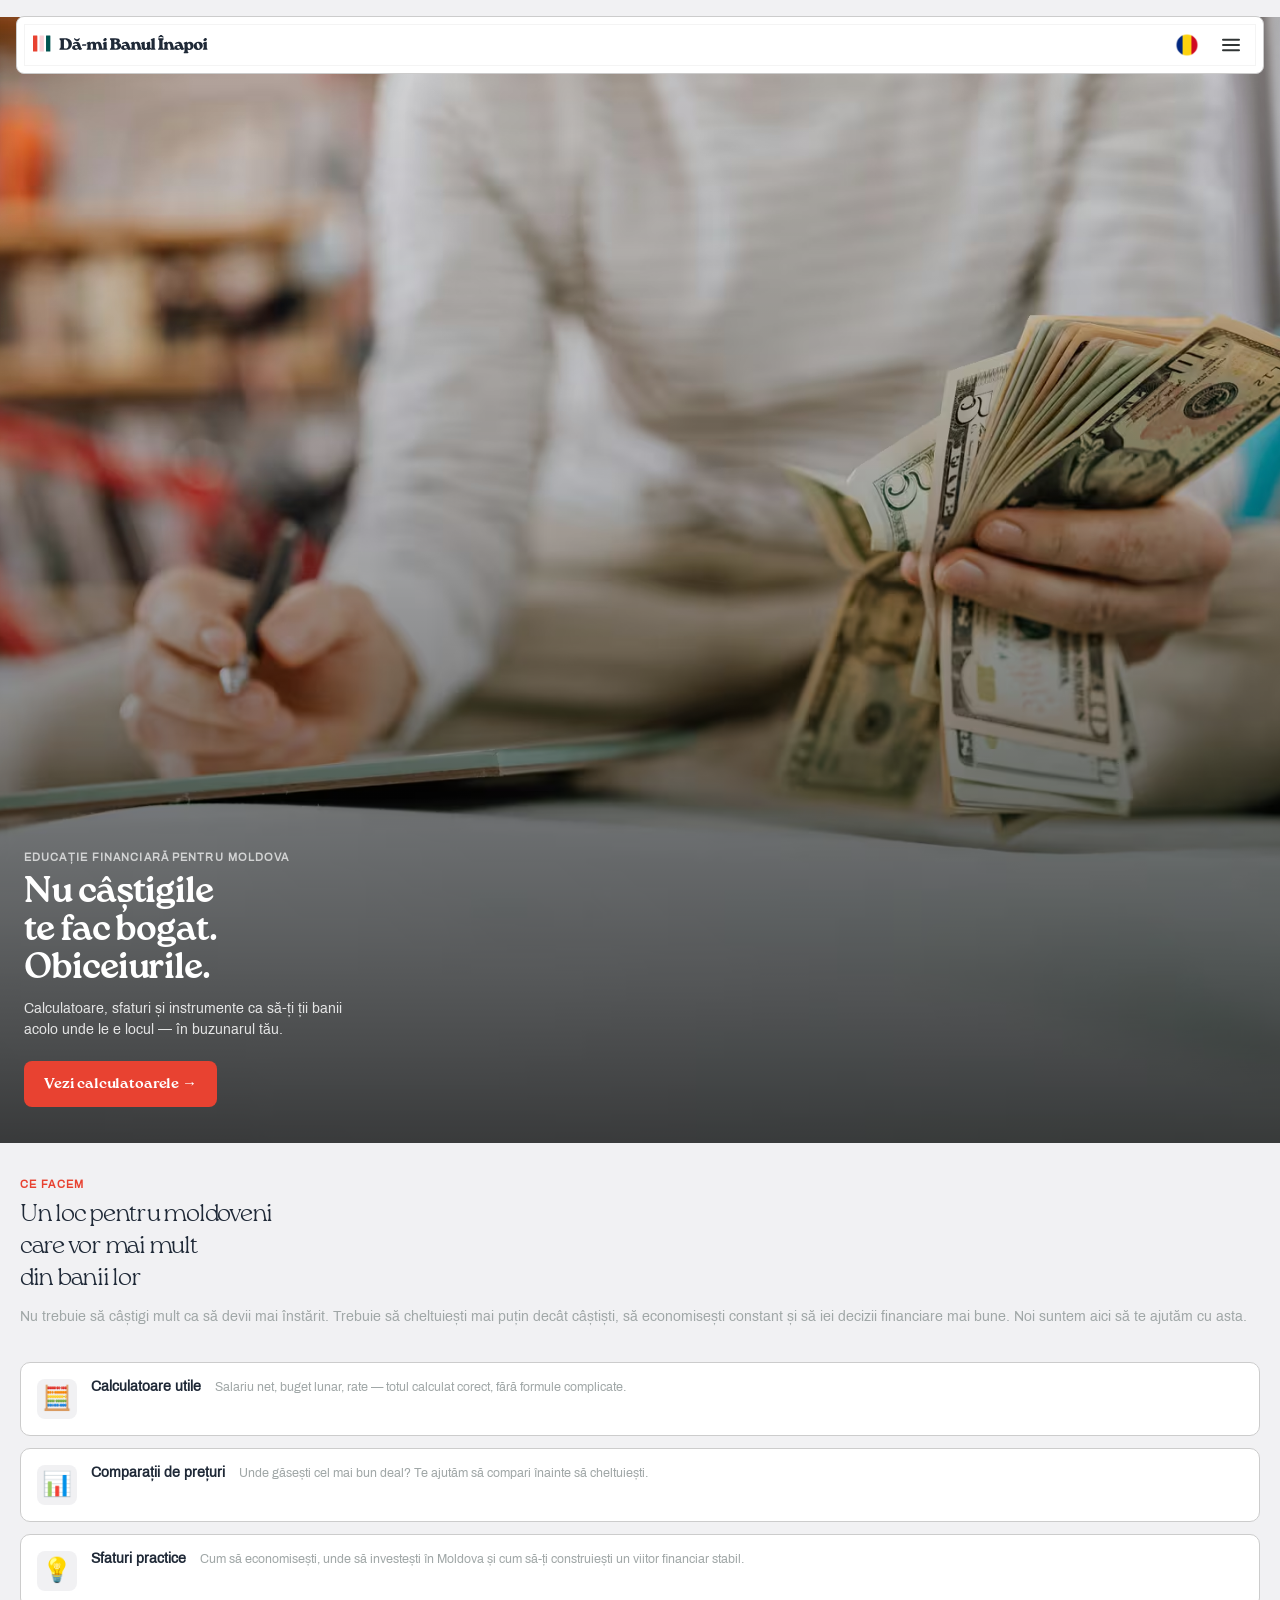
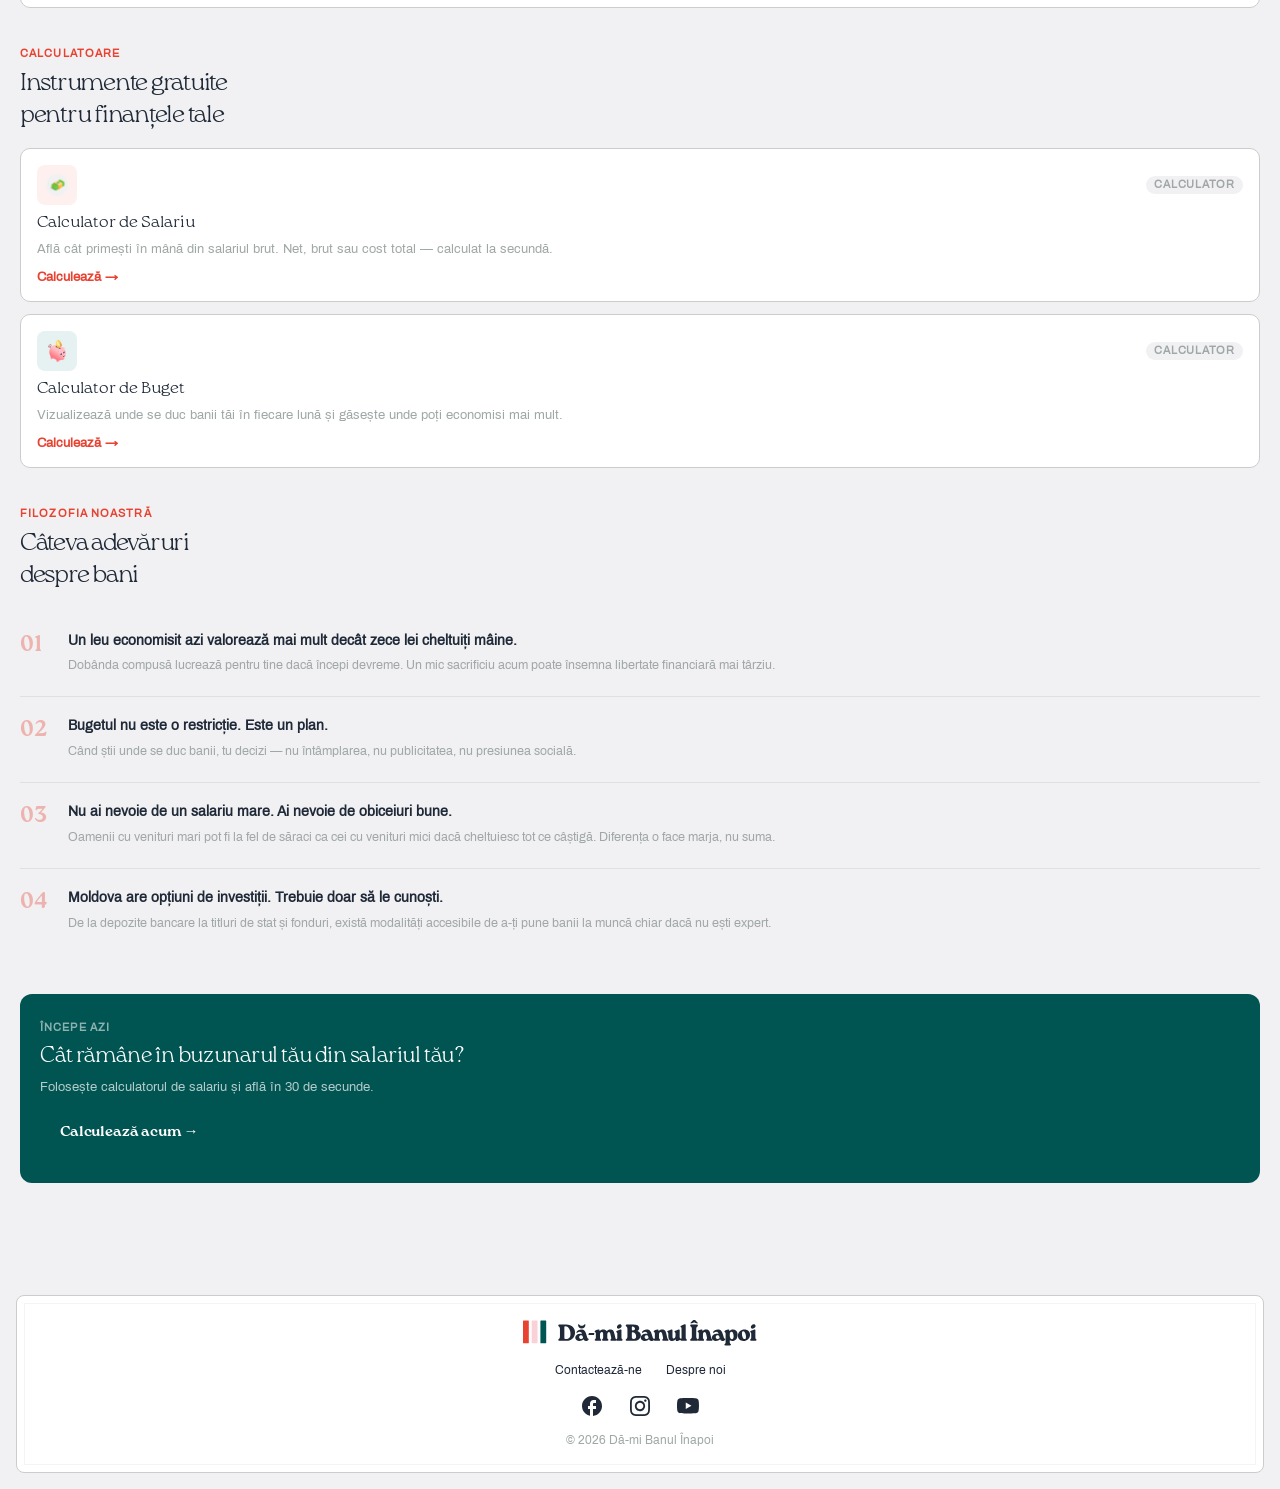
==== index.html @ 5d655af2 "Add files via upload" ====
<!DOCTYPE html>
<html lang="ro">

<head>
    <meta charset="UTF-8">
    <meta name="viewport" content="width=device-width, initial-scale=1.0">
    <title>Dă-mi Banul Înapoi – Educație financiară pentru Moldova</title>
    <link rel="stylesheet" href="css/style.css">
    <link rel="stylesheet" href="css/landing.css">
    <link rel="icon" type="image/svg+xml" href="images/logo-small.svg">
</head>

<body>

<!-- Header -->
<header class="header">
    <div class="left">
        <a href="index.html">
            <img src="images/logo-text.svg" class="logo">
        </a>
    </div>
    <div class="right">
        <div class="lang-dropdown">
            <button class="lang-btn" id="langBtn">
                <img src="images/flag-romania.svg" id="langFlag">
            </button>
            <div class="lang-menu" id="langMenu">
                <button class="lang-option" data-lang="RO">
                    <img src="images/flag-romania.svg">
                    <span>Română</span>
                </button>
                <button class="lang-option" data-lang="RU">
                    <img src="images/flag-russia.svg">
                    <span>Русский</span>
                </button>
            </div>
        </div>
        <img src="images/menu.svg" class="menu">
    </div>
</header>

<!-- HERO -->
<section class="lp-hero">
    <div class="lp-hero-img">
        <picture>
            <source type="image/avif" srcset="
                images/hero-480.avif 480w,
                images/hero-768.avif 768w,
                images/hero-1200.avif 1200w,
                images/hero-1920.avif 1920w">
            <source type="image/webp" srcset="
                images/hero-480.webp 480w,
                images/hero-768.webp 768w,
                images/hero-1200.webp 1200w,
                images/hero-1920.webp 1920w">
            <img
                src="images/hero-768.webp"
                alt="Hero"
                width="768"
                height="500"
                loading="eager"
                fetchpriority="high"
            >
        </picture>
        <div class="lp-hero-overlay"></div>
    </div>

    <div class="lp-hero-content">
        <p class="lp-eyebrow">educație financiară pentru Moldova</p>
        <h1 class="lp-headline">Nu câștigile<br>te fac bogat.<br>Obiceiurile.</h1>
        <p class="lp-subhead">Calculatoare, sfaturi și instrumente ca să-ți ții banii acolo unde le e locul — în buzunarul tău.</p>
        <a href="calculatoare.html" class="lp-cta">Vezi calculatoarele →</a>
    </div>
</section>

<!-- WHAT WE DO -->
<div class="lp-body">

    <section class="lp-mission">
        <p class="lp-section-label">ce facem</p>
        <h2>Un loc pentru moldoveni<br>care vor mai mult<br>din banii lor</h2>
        <p class="lp-mission-text">Nu trebuie să câștigi mult ca să devii mai înstărit. Trebuie să cheltuiești mai puțin decât câștiști, să economisești constant și să iei decizii financiare mai bune. Noi suntem aici să te ajutăm cu asta.</p>
    </section>

    <!-- PILLARS -->
    <section class="lp-pillars">
        <div class="lp-pillar">
            <div class="lp-pillar-icon">🧮</div>
            <h3 class="lp-pillar-title">Calculatoare utile</h3>
            <p class="lp-pillar-text">Salariu net, buget lunar, rate — totul calculat corect, fără formule complicate.</p>
        </div>
        <div class="lp-pillar">
            <div class="lp-pillar-icon">📊</div>
            <h3 class="lp-pillar-title">Comparații de prețuri</h3>
            <p class="lp-pillar-text">Unde găsești cel mai bun deal? Te ajutăm să compari înainte să cheltuiești.</p>
        </div>
        <div class="lp-pillar">
            <div class="lp-pillar-icon">💡</div>
            <h3 class="lp-pillar-title">Sfaturi practice</h3>
            <p class="lp-pillar-text">Cum să economisești, unde să investești în Moldova și cum să-ți construiești un viitor financiar stabil.</p>
        </div>
    </section>

    <!-- CALCULATORS -->
    <section class="lp-section">
        <p class="lp-section-label">calculatoare</p>
        <h2>Instrumente gratuite<br>pentru finanțele tale</h2>

        <div class="lp-cards">

            <a href="calculator-de-salariu.html" class="lp-card">
                <div class="lp-card-top">
                    <div class="lp-card-icon-wrap">
                        <img src="images/venit.svg" alt="" class="lp-card-icon">
                    </div>
                    <span class="lp-card-tag">Calculator</span>
                </div>
                <h3 class="lp-card-title">Calculator de Salariu</h3>
                <p class="lp-card-desc">Află cât primești în mână din salariul brut. Net, brut sau cost total — calculat la secundă.</p>
                <span class="lp-card-link">Calculează →</span>
            </a>

            <a href="calculator-de-buget.html" class="lp-card">
                <div class="lp-card-top">
                    <div class="lp-card-icon-wrap lp-card-icon-wrap--green">
                        <img src="images/economisiri.png" alt="" class="lp-card-icon">
                    </div>
                    <span class="lp-card-tag">Calculator</span>
                </div>
                <h3 class="lp-card-title">Calculator de Buget</h3>
                <p class="lp-card-desc">Vizualizează unde se duc banii tăi în fiecare lună și găsește unde poți economisi mai mult.</p>
                <span class="lp-card-link">Calculează →</span>
            </a>

        </div>
    </section>

    <!-- MONEY PRINCIPLES -->
    <section class="lp-principles">
        <p class="lp-section-label">filozofia noastră</p>
        <h2>Câteva adevăruri<br>despre bani</h2>

        <div class="lp-principle-list">

            <div class="lp-principle">
                <span class="lp-principle-num">01</span>
                <div>
                    <p class="lp-principle-title">Un leu economisit azi valorează mai mult decât zece lei cheltuiți mâine.</p>
                    <p class="lp-principle-body">Dobânda compusă lucrează pentru tine dacă începi devreme. Un mic sacrificiu acum poate însemna libertate financiară mai târziu.</p>
                </div>
            </div>

            <div class="lp-divider"></div>

            <div class="lp-principle">
                <span class="lp-principle-num">02</span>
                <div>
                    <p class="lp-principle-title">Bugetul nu este o restricție. Este un plan.</p>
                    <p class="lp-principle-body">Când știi unde se duc banii, tu decizi — nu întâmplarea, nu publicitatea, nu presiunea socială.</p>
                </div>
            </div>

            <div class="lp-divider"></div>

            <div class="lp-principle">
                <span class="lp-principle-num">03</span>
                <div>
                    <p class="lp-principle-title">Nu ai nevoie de un salariu mare. Ai nevoie de obiceiuri bune.</p>
                    <p class="lp-principle-body">Oamenii cu venituri mari pot fi la fel de săraci ca cei cu venituri mici dacă cheltuiesc tot ce câștigă. Diferența o face marja, nu suma.</p>
                </div>
            </div>

            <div class="lp-divider"></div>

            <div class="lp-principle">
                <span class="lp-principle-num">04</span>
                <div>
                    <p class="lp-principle-title">Moldova are opțiuni de investiții. Trebuie doar să le cunoști.</p>
                    <p class="lp-principle-body">De la depozite bancare la titluri de stat și fonduri, există modalități accesibile de a-ți pune banii la muncă chiar dacă nu ești expert.</p>
                </div>
            </div>

        </div>
    </section>

    <!-- CTA BANNER -->
    <section class="lp-banner">
        <p class="lp-banner-label">începe azi</p>
        <h2 class="lp-banner-title">Cât rămâne în buzunarul tău din salariul tău?</h2>
        <p class="lp-banner-sub">Folosește calculatorul de salariu și află în 30 de secunde.</p>
        <a href="calculator-de-salariu.html" class="lp-cta lp-cta--dark">Calculează acum →</a>
    </section>

</div>

<!-- Footer -->
<footer class="footer">
    <img src="images/logo-text.svg" alt="Dă-mi Banul Înapoi" class="footer-logo">
    <div class="footer-links">
        <a href="#">Contactează-ne</a>
        <a href="#">Despre noi</a>
    </div>
    <div class="social-icons">
        <a href="https://www.facebook.com/damibanulinapoi/">
            <img src="images/facebook.svg" alt="Facebook">
        </a>
        <a href="https://www.instagram.com/damibanulinapoi/">
            <img src="images/instagram.svg" alt="Instagram">
        </a>
        <a href="https://www.youtube.com/@damibanulinapoi/">
            <img src="images/youtube.svg" alt="YouTube">
        </a>
    </div>
    <p class="footer-copy">© 2026 Dă-mi Banul Înapoi</p>
</footer>

<script src="js/script.js"></script>

</body>
</html>
---- css/style.css ----
/* Fonts */
@font-face {
    font-family: 'Roca One';
    src: url('../fonts/RocaOne-Th.ttf') format('truetype');
    font-weight: 400;
    font-style: normal;
}

@font-face {
    font-family: 'Roca One';
    src: url('../fonts/RocaOne-Bold.ttf') format('truetype');
    font-weight: 700;
    font-style: normal;
}

@font-face {
    font-family: 'Archivo';
    src: url('../fonts/Archivo-Regular.ttf') format('truetype');
    font-weight: normal;
    font-style: normal;
}

h1, h2, h3, h4, h5, h6, p {
    margin: 0;
    padding: 0;
    box-sizing: border-box;
}

h2 {
    font-size: 25.23px;
    line-height: 32px;
    font-family: "Roca One", serif;
    font-weight: 400;
    letter-spacing: -0.05em;
    color: var(--color-text-primary);
}

h6 {
    font-size: 15.75px;
    line-height: 20px;
    font-family: "Archivo", sans-serif;
    font-weight: normal;
    color: var(--color-text-primary);
}

.body1 {
    font-size: 14px;
    line-height: 16px;
    font-family: "Archivo", sans-serif;
    font-weight: normal;
    color: var(--color-text-primary);
}

.body1-bold {
    font-size: 14px;
    line-height: 16px;
    font-family: "Archivo", sans-serif;
    font-weight: normal;
    color: var(--color-text-primary);
    font-weight: bold;
}

.body1-secondary {
    font-size: 14px;
    line-height: 16px;
    font-family: "Archivo", sans-serif;
    font-weight: normal;
    color: var(--color-text-secondary);
}

.body2 {
    font-size: 12.44px;
    line-height: 16px;
    font-family: "Archivo", sans-serif;
    font-weight: normal;
    color: var(--color-text-primary);
}

.body2-secondary {
    font-size: 12.44px;
    line-height: 16px;
    font-family: "Archivo", sans-serif;
    font-weight: normal;
    color: var(--color-text-secondary);
}

/* COLORS */
:root {
    /* Primary */
    --color-orange: #E84231;
    --color-pink: #FAD1D7;
    --color-green: #005451;
    /* Text */
    --color-text-primary: #1F2937;
    --color-text-secondary: #A0A7A7;
    --color-text-disabled: #CFD3D3;
    /* Card */
    --color-card: #FFFFFF;
    --color-card-border: #CCCCCC;
    --color-background: #F1F1F3;
}

:root {
    --card-shadow:
        0 1px 2px rgba(0, 0, 0, 0.04),
        0 8px 24px rgba(0, 0, 0, 0.06);
}

/* BACKGROUND */
body {
  background-color: var(--color-background);

  background-attachment: fixed;

  font-family: 'Archivo', sans-serif;
  margin: 0;
  padding: 0;
  overflow-x: hidden;

  position: relative;
}

.hero_img {
    position: absolute;
    z-index: -1;
    margin-top: -88px;
}

.hero_img img {
    width: 100%;
    height: auto;
    display: block;
}

/* Header */
.header {
    position: sticky;
    top: 16px;
    z-index: 100;
    margin: 16px;
    padding: 8px 16px;
    flex-wrap: nowrap;
    border: 1px solid var(--color-card-border);
    border-radius: 8px;
    background: var(--color-card);
    outline: 1px solid rgba(0,0,0,0.045);
    outline-offset: -9px;
    display: flex;
    align-items: center;
    justify-content: space-between;
    box-sizing: border-box;
}

.left {
    display: flex;
    align-items: center;
}

.right {
    display: flex;
    align-items: center;
    gap: 16px;
}

.logo {
    width: 175px;
    height: 40px;
    object-fit: contain;
    display: block;
}

.menu {
    width: 32px;
    height: 32px;
    display: block;
    flex-shrink: 0;
}

.lang-btn {
    display: flex;
    align-items: center;
    justify-content: center;
    padding: 0;
    border: none;
    background: transparent;
    cursor: pointer;
}

.lang-btn img {
    display: block;
    max-width: 24px;
    max-height: 24px;
}

/* LANGUAGE DROPDOWN */

.lang-dropdown {
    position: relative;
}

/* DROPDOWN MENU */

.lang-menu {
    position: absolute;
    top: 42px;
    right: -64px;
    display: none;
    flex-direction: column;
    gap: 8px;
    min-width: 180px;
    padding: 8px;
    border-radius: 8px;
    background: var(--color-card);
    border: 1px solid var(--color-card-border);
    z-index: 100;
}

.lang-menu.active {
    display: flex;
}

/* OPTIONS */

.lang-option {
    display: flex;
    align-items: center;
    gap: 8px;
    width: 100%;
    padding: 8px 8px;
    border: 1px solid rgba(0,0,0,0.045);
    background: white;
    cursor: pointer;
    transition: 0.2s;
}

.lang-option:hover {
    background: #f5f5f5;
}

.lang-option img {
    width: 24px;
    height: 24px;
    display: block;
}

.page-body {
    margin-inline: 24px;
}

.calculator-hero {
    display: flex;
    flex-direction: column;
    gap: 16px;
}

.calculator {
    display: flex;
    flex-direction: column;
    gap: 24px;
}

.breadcrumb {
    display: flex;
    align-items: center;
    flex-wrap: wrap;
    gap: 4px;

    font-family: "Archivo", sans-serif;
    font-weight: 500;
    font-size: 12px;
    line-height: 14px;
}

.breadcrumb a {
    font-size: 14px;
    line-height: 16px;
    font-family: "Archivo", sans-serif;
    font-weight: normal;
    color: var(--color-orange);
    text-decoration: none;
}

.breadcrumb a:hover,
.breadcrumb a:focus,
.breadcrumb a:active,
.breadcrumb a:visited {
    color: var(--color-orange);
    text-decoration: none;
}

.breadcrumb .separator,
.breadcrumb span {
    font-size: 14px;
    line-height: 16px;
    font-family: "Archivo", sans-serif;
    font-weight: normal;
    color: var(--color-text-secondary);
}

/* IMAGE BOX */
.hero-image {
    flex-shrink: 0;

    width: 120px;
    aspect-ratio: 1 / 1;

    padding: 16px;
    box-sizing: border-box;

    display: flex;
    align-items: center;
    justify-content: center;
}

/* IMAGE */
.hero-image img {
    width: 100%;
    height: 100%;
    object-fit: contain;
    display: block;
}

.calculator-categorie {
    display: flex;
    flex-direction: column;
    gap: 8px;
}

.section-break {
  height: 16px;
  margin: 56px auto;
  background: #F8F8F9;
  border-radius: 999px;
  box-shadow: inset 0 4px 4px -1px rgba(0, 0, 0, 0.05);
}

/* CARD SECTION */
.income-section {
    padding: 8px;
    gap: 8px;
    display: flex;
    flex-direction: column;
    background: var(--color-card);
    border: 1px solid var(--color-card-border);
    border-radius: 8px;
    box-sizing: border-box;
}

.income-divider {
    height: 1px;
    background: rgba(0,0,0,0.045);
}

.income-row {
    display: flex;
    align-items: center;
    gap: 8px;
}

.income-icon {
    width: 28px;
    height: 28px;
    object-fit: contain;
    flex-shrink: 0;
}

.income-content {
    flex: 1;
    min-width: 0;
}

.income-description {
    font-family: "Archivo", sans-serif;
    font-size: 13px;
    line-height: 16px;
    color: var(--color-text-secondary);
}

.input-wrapper {
    position: relative;
    display: inline-flex;
    align-items: center;
}

/* INPUT */
.income-input {
    width: 80px;
    height: 36px;
    border: 1px solid var(--color-card);
    border-radius: 4px;
    background: var(--color-background);
    box-sizing: border-box;
    font-family: "Archivo", sans-serif;
    font-size: 14px;
    line-height: 16px;
    color: var(--color-text-primary);
    outline: none;
    flex-shrink: 0;

    text-align: right;

    padding: 0 20px 0 4px;
}

.expense-input {
    width: 80px;
    height: 36px;
    border: 1px solid var(--color-card);
    border-radius: 4px;
    background: var(--color-background);
    box-sizing: border-box;
    font-family: "Archivo", sans-serif;
    font-size: 14px;
    line-height: 16px;
    color: var(--color-text-primary);
    outline: none;
    flex-shrink: 0;

    text-align: right;

    padding: 0 20px 0 4px;
}

/* remove placeholder styling (no longer needed) */
.income-input::placeholder {
    display: none;
}

/* CURRENCY LABEL */
.currency {
    position: absolute;
    right: 4px;
    font-size: 14px;
    color: var(--color-text-primary);
    pointer-events: none; /* not clickable */
    user-select: none;
}

/* REMOVE NUMBER ARROWS */
.income-input::-webkit-outer-spin-button,
.income-input::-webkit-inner-spin-button {
    -webkit-appearance: none;
}

.income-input[type="number"] {
    appearance: textfield;
}

.income-input:focus {
    border-color: var(--color-orange);
    transition: border-color 0.2s ease;
}

* {
    box-sizing: border-box;
}

.faq {
    display: flex;
    flex-direction: column;
    gap: 16px;
}

.accordion {
    width: 100%;
    display: flex;
    flex-direction: column;
    gap: 8px;
}

.item {
    border: 1px solid var(--color-card-border);
    border-radius: 8px;
    background: var(--color-card);
    overflow: hidden;
}

.question {
    display: flex;
    justify-content: space-between;
    align-items: center;
    padding: 8px;
    cursor: pointer;
}

.icon {
    width: 24px;
    height: 24px;
    flex-shrink: 0;
    transition: transform 0.25s ease;
}

.item.open .icon {
    transform: rotate(180deg);
}

.answer {
    display: none;
    padding: 8px;
    padding-top: 0;
}

.item.open .answer {
    display: block;
}

.answer-box {
    background: var(--color-background);
    border-radius: 4px;
    padding: 8px;
}

/* FOOTER */
.footer {
    position: relative;
    background: var(--color-card);
    border-radius: 8px;
    border: 1px solid var(--color-card-border);
    outline: 1px solid rgba(0,0,0,0.045);
    outline-offset: -9px;
    display: flex;
    flex-direction: column;
    align-items: center;
    margin: 72px 16px 16px 16px;
    padding: 24px 16px;
    box-sizing: border-box;
}

/* Logo */
.footer-logo {
    width: 242px;
    height: 28px;
    object-fit: contain;
    display: block;
}

/* Links */
.footer-links {
    display: flex;
    gap: 24px;
    margin-top: 16px;
}

.footer-links a {
    font-family: 'Archivo', sans-serif;
    font-size: 12px;
    line-height: 14px;
    color: var(--color-text-primary);
    text-decoration: none;
}

/* Social Icons */
.social-icons {
    display: flex;
    align-items: center;
    gap: 24px;
}

.social-icons img {
    margin-top: 16px;
    width: 24px;
    height: 24px;
    display: block;
}

/* Copyright */
.footer-copy {
    margin-top: 16px;
    font-family: 'Archivo', sans-serif;
    font-size: 12px;
    line-height: 14px;
    color: var(--color-text-secondary);
}

.chart-wrapper {
    display: flex;
    justify-content: center;
    margin-top: 48px;
}

.chart-box {
    position: relative;
    width: 320px;
    height: 320px;
}

.chart-box canvas {
    width: 100%;
    height: 100%;
}

.center {
    position: absolute;
    top: 50%;
    left: 50%;
    transform: translate(-50%, -50%);
    text-align: center;
}

.segment-wrapper {
  width: 100%;
}

.segment {
  display: flex;
  width: 100%;
  padding: 4px;
  border: 1px solid #ccc;
  border-radius: 999px;
  background: #fff;
  box-sizing: border-box;
  gap: 4px;
}

.segment-item {
  flex: 1;
  padding: 4px;
  border-radius: 999px;
  text-align: center;
  cursor: pointer;
  transition: 0.2s ease;
  user-select: none;
  background: transparent;
}

/* selected state */
.segment-item.active {
  background: #FEF0EE;
}

.body1-red {
  color: var(--color-orange);
  font-size: 14px;
  font-weight: 500;
}

/* BUTTON */
.btn {
    width: calc(100%);
    height: 40px;
    background-color: var(--color-orange);
    border: none;
    border-radius: 8px;
    display: flex;
    align-items: center;
    justify-content: center;
    position: relative;
    cursor: pointer;
    text-decoration: none; /* removes underline (for <a>) */
    color: white; /* ensures text doesn't turn blue */
}

.btn-text {
    font-family: "Roca One", serif;
    font-weight: 700;
    font-size: 16px;
    line-height: 16px;
    color: white;
}

.btn-icon {
    width: 20px;
    height: 20px;
    position: absolute;
    right: 10px;
    top: 50%;
    transform: translateY(-50%);
}

/* RESULTS */

.resultat {
    display: none;
    background: var(--color-background);
    border-radius: 8px;
    padding: 8px;
    gap: 8px;
    flex-direction: column;
}

.resultat.show {
    display: flex;
}

.result-row {
    display: flex;
    justify-content: space-between;
    align-items: center;
}

/* =========================
   ADVANCED OPTIONS
========================= */

.advanced-wrapper {
gap: 8px;
display: flex;
flex-direction: column;
}

.advanced-btn {
    display: flex;
    align-items: center;
    gap: 8px;
    padding: 4px 8px;
    border: 1px solid var(--color-card-border);
    border-radius: 8px;
    background: var(--color-card);
    cursor: pointer;
}

.advanced-options {
    display: none;
    gap: 8px;
    flex-direction: column;
}

.advanced-options.show {
    display: block;
}

.advanced-row {
    display: flex;
    justify-content: space-between;
    align-items: center;
}

.advanced-row select,
.advanced-row input {
    width: 120px;
    height: 32px;

    border: 1px solid #ddd;
    border-radius: 4px;

    padding: 0 8px;
}
---- css/landing.css ----
/* ================================
   LANDING PAGE — landing.css
   Imports on top of style.css
================================ */

/* ---- HERO ---- */

.lp-hero {
    position: relative;
    min-height: 88vw;          /* roughly square on mobile */
    max-height: 520px;
    overflow: hidden;
    margin-top: -73px;         /* slide behind the sticky header */
    display: flex;
    align-items: flex-end;
}

.lp-hero-img {
    position: absolute;
    inset: 0;
    z-index: 0;
}

.lp-hero-img img {
    width: 100%;
    height: 100%;
    object-fit: cover;
    object-position: center top;
    display: block;
}

/* dark gradient so text is always readable */
.lp-hero-overlay {
    position: absolute;
    inset: 0;
    background: linear-gradient(
        to bottom,
        rgba(0,0,0,0.05) 0%,
        rgba(0,0,0,0.20) 40%,
        rgba(0,0,0,0.72) 100%
    );
}

.lp-hero-content {
    position: relative;
    z-index: 1;
    padding: 24px 24px 36px;
    width: 100%;
}

.lp-eyebrow {
    font-family: 'Archivo', sans-serif;
    font-size: 11px;
    font-weight: 600;
    letter-spacing: 0.1em;
    text-transform: uppercase;
    color: rgba(255,255,255,0.70);
    margin-bottom: 10px;
}

.lp-headline {
    font-family: 'Roca One', serif;
    font-weight: 700;
    font-size: 36px;
    line-height: 1.05;
    letter-spacing: -0.03em;
    color: #ffffff;
    margin-bottom: 12px;
}

.lp-subhead {
    font-family: 'Archivo', sans-serif;
    font-size: 14px;
    line-height: 1.5;
    color: rgba(255,255,255,0.85);
    margin-bottom: 20px;
    max-width: 320px;
}

.lp-cta {
    display: inline-block;
    background: var(--color-orange);
    color: #fff;
    font-family: 'Roca One', serif;
    font-weight: 700;
    font-size: 15px;
    padding: 12px 20px;
    border-radius: 8px;
    text-decoration: none;
    letter-spacing: -0.01em;
}

.lp-cta--dark {
    background: var(--color-green);
}

/* ---- BODY WRAPPER ---- */

.lp-body {
    display: flex;
    flex-direction: column;
    gap: 0;
    padding: 0 20px;
}

/* ---- SHARED SECTION LABEL ---- */

.lp-section-label {
    font-family: 'Archivo', sans-serif;
    font-size: 11px;
    font-weight: 600;
    letter-spacing: 0.1em;
    text-transform: uppercase;
    color: var(--color-orange);
    margin-bottom: 8px;
}

/* ---- MISSION ---- */

.lp-mission {
    padding: 36px 0 32px;
}

.lp-mission h2 {
    margin-bottom: 12px;
}

.lp-mission-text {
    font-family: 'Archivo', sans-serif;
    font-size: 14px;
    line-height: 1.6;
    color: var(--color-text-secondary);
}

/* ---- PILLARS ---- */

.lp-pillars {
    display: flex;
    flex-direction: column;
    gap: 12px;
    padding-bottom: 40px;
}

.lp-pillar {
    background: var(--color-card);
    border: 1px solid var(--color-card-border);
    border-radius: 10px;
    padding: 16px;
    display: flex;
    gap: 14px;
    align-items: flex-start;
}

.lp-pillar-icon {
    font-size: 24px;
    flex-shrink: 0;
    width: 40px;
    height: 40px;
    background: var(--color-background);
    border-radius: 8px;
    display: flex;
    align-items: center;
    justify-content: center;
}

.lp-pillar-title {
    font-family: 'Archivo', sans-serif;
    font-weight: 700;
    font-size: 14px;
    line-height: 1.3;
    color: var(--color-text-primary);
    margin: 0 0 4px;
}

.lp-pillar-text {
    font-family: 'Archivo', sans-serif;
    font-size: 12.44px;
    line-height: 1.5;
    color: var(--color-text-secondary);
    margin: 0;
}

/* ---- CALCULATOR CARDS ---- */

.lp-section {
    padding-bottom: 40px;
}

.lp-section h2 {
    margin-bottom: 16px;
}

.lp-cards {
    display: flex;
    flex-direction: column;
    gap: 12px;
}

.lp-card {
    background: var(--color-card);
    border: 1px solid var(--color-card-border);
    border-radius: 10px;
    padding: 16px;
    text-decoration: none;
    display: flex;
    flex-direction: column;
    gap: 8px;
    transition: box-shadow 0.18s ease, transform 0.18s ease;
}

.lp-card:active {
    transform: scale(0.985);
    box-shadow: 0 2px 8px rgba(0,0,0,0.08);
}

.lp-card-top {
    display: flex;
    align-items: center;
    justify-content: space-between;
}

.lp-card-icon-wrap {
    width: 40px;
    height: 40px;
    border-radius: 8px;
    background: #FEF0EE;
    display: flex;
    align-items: center;
    justify-content: center;
    flex-shrink: 0;
}

.lp-card-icon-wrap--green {
    background: #E6F2F2;
}

.lp-card-icon {
    width: 22px;
    height: 22px;
    object-fit: contain;
}

.lp-card-tag {
    font-family: 'Archivo', sans-serif;
    font-size: 11px;
    font-weight: 600;
    letter-spacing: 0.07em;
    text-transform: uppercase;
    color: var(--color-text-secondary);
    background: var(--color-background);
    border-radius: 999px;
    padding: 3px 8px;
}

.lp-card-title {
    font-family: 'Roca One', serif;
    font-weight: 400;
    font-size: 17px;
    line-height: 1.2;
    color: var(--color-text-primary);
    margin: 0;
}

.lp-card-desc {
    font-family: 'Archivo', sans-serif;
    font-size: 13px;
    line-height: 1.5;
    color: var(--color-text-secondary);
    margin: 0;
}

.lp-card-link {
    font-family: 'Archivo', sans-serif;
    font-size: 13px;
    font-weight: 600;
    color: var(--color-orange);
    margin-top: 2px;
}

/* ---- MONEY PRINCIPLES ---- */

.lp-principles {
    padding-bottom: 40px;
}

.lp-principles h2 {
    margin-bottom: 20px;
}

.lp-principle-list {
    display: flex;
    flex-direction: column;
}

.lp-principle {
    display: flex;
    gap: 16px;
    align-items: flex-start;
    padding: 20px 0;
}

.lp-principle-num {
    font-family: 'Roca One', serif;
    font-weight: 700;
    font-size: 22px;
    color: var(--color-orange);
    opacity: 0.35;
    flex-shrink: 0;
    width: 32px;
    line-height: 1;
    padding-top: 2px;
}

.lp-principle-title {
    font-family: 'Archivo', sans-serif;
    font-weight: 700;
    font-size: 14px;
    line-height: 1.4;
    color: var(--color-text-primary);
    margin-bottom: 6px;
}

.lp-principle-body {
    font-family: 'Archivo', sans-serif;
    font-size: 12.44px;
    line-height: 1.55;
    color: var(--color-text-secondary);
    margin: 0;
}

.lp-divider {
    height: 1px;
    background: rgba(0,0,0,0.07);
}

/* ---- CTA BANNER ---- */

.lp-banner {
    background: var(--color-green);
    border-radius: 12px;
    padding: 28px 20px;
    margin-bottom: 40px;
    display: flex;
    flex-direction: column;
    align-items: flex-start;
    gap: 10px;
}

.lp-banner-label {
    font-family: 'Archivo', sans-serif;
    font-size: 11px;
    font-weight: 600;
    letter-spacing: 0.1em;
    text-transform: uppercase;
    color: rgba(255,255,255,0.55);
    margin: 0;
}

.lp-banner-title {
    font-family: 'Roca One', serif;
    font-weight: 400;
    font-size: 22px;
    line-height: 1.15;
    letter-spacing: -0.02em;
    color: #ffffff;
    margin: 0;
}

.lp-banner-sub {
    font-family: 'Archivo', sans-serif;
    font-size: 13px;
    line-height: 1.5;
    color: rgba(255,255,255,0.7);
    margin: 0;
}
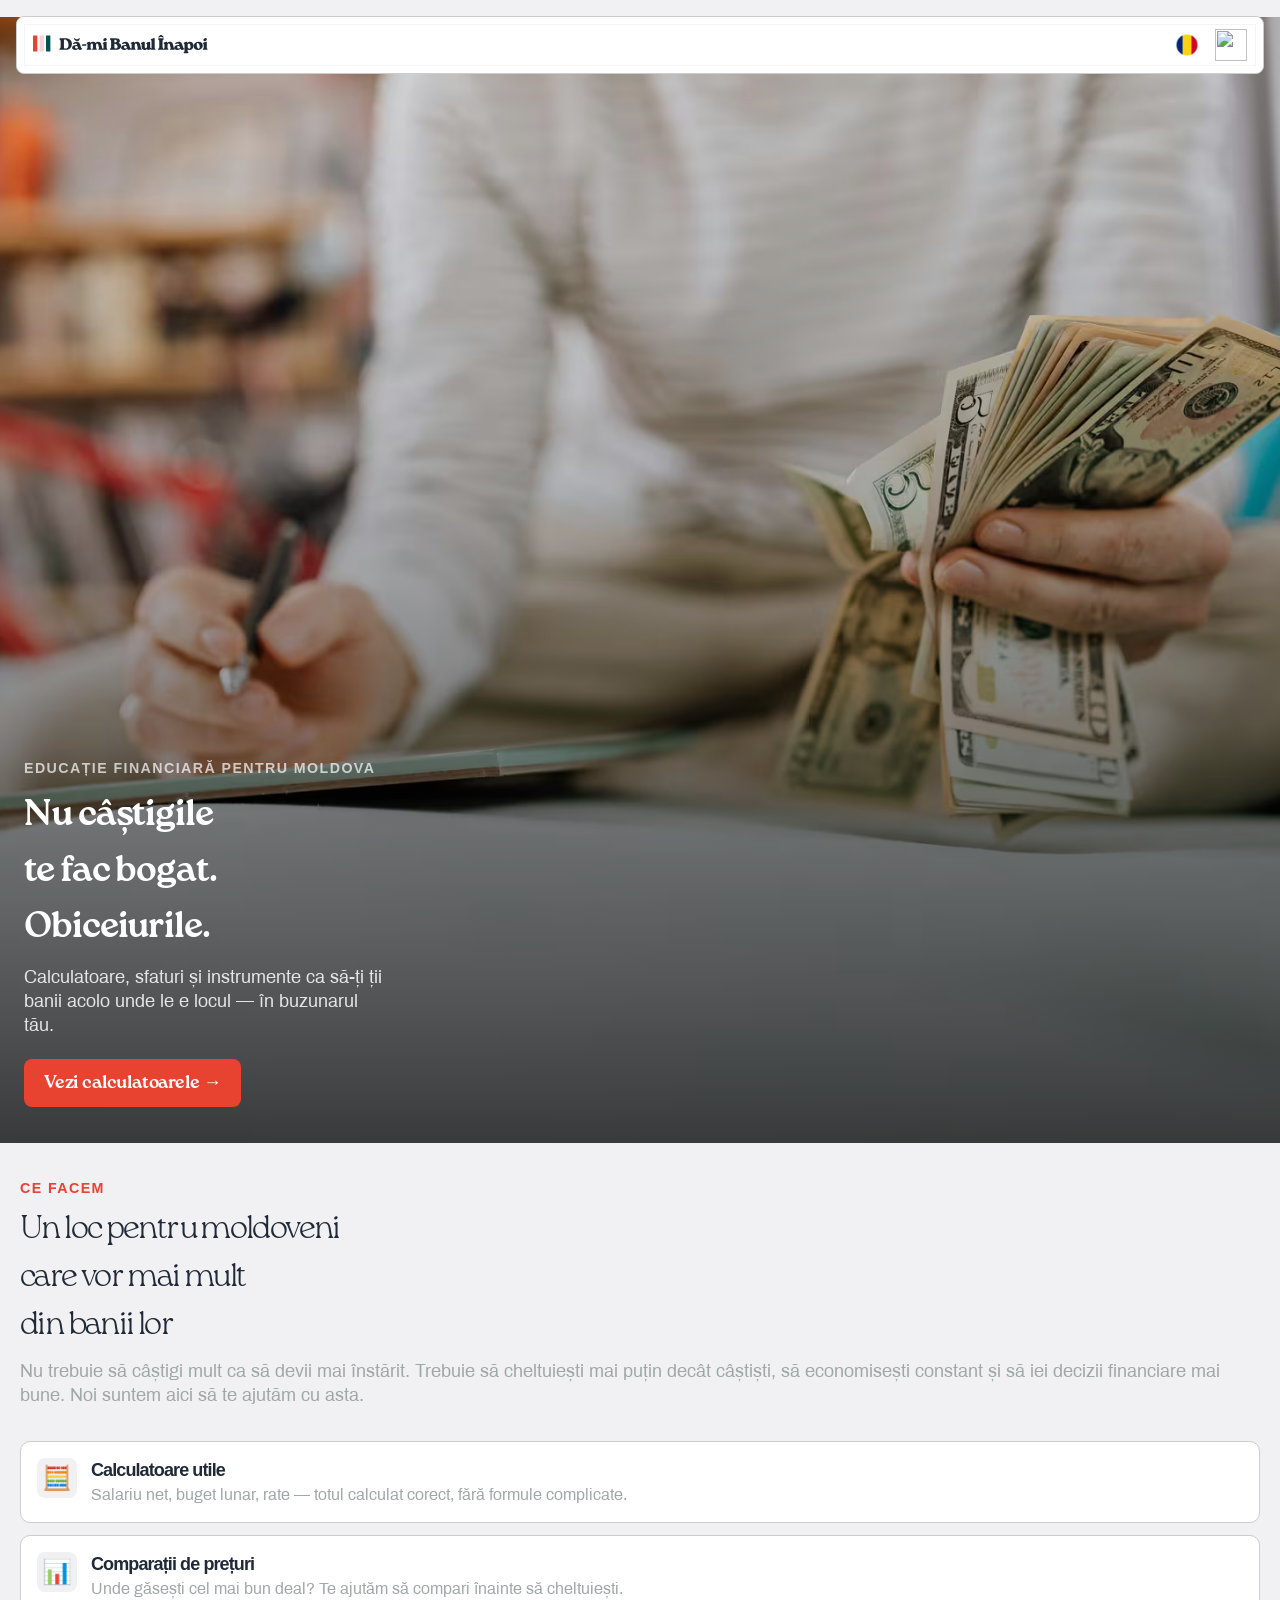
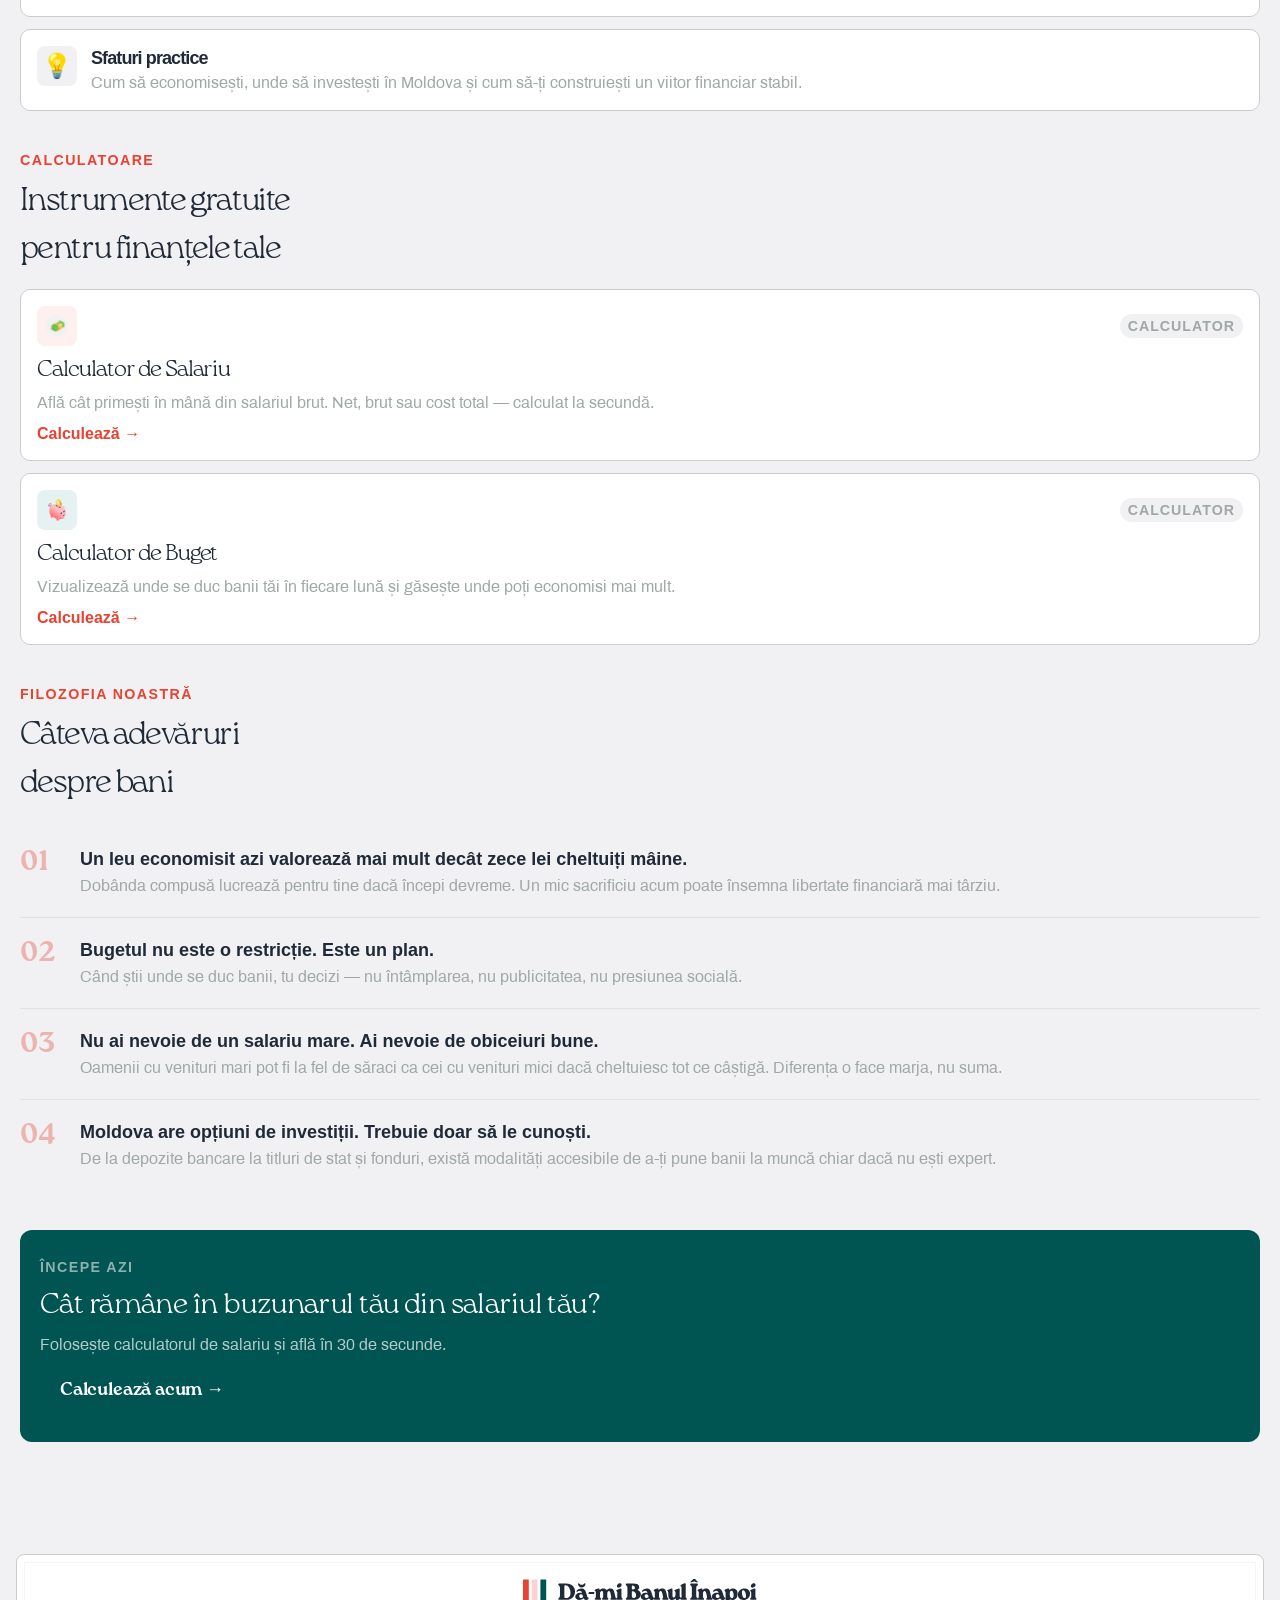
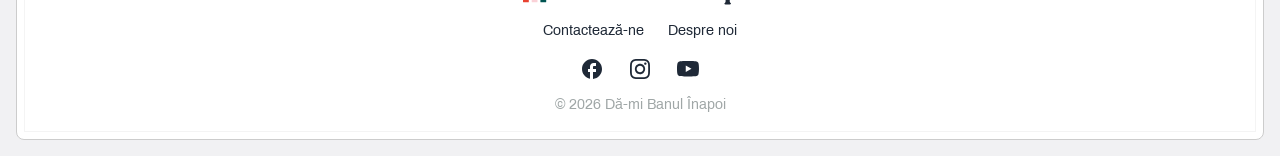
==== commit cf1b059e: "Add files via upload" ====
--- a/index.html
+++ b/index.html
@@ -1,220 +1,220 @@
-<!DOCTYPE html>
-<html lang="ro">
-
-<head>
-    <meta charset="UTF-8">
-    <meta name="viewport" content="width=device-width, initial-scale=1.0">
-    <title>Dă-mi Banul Înapoi – Educație financiară pentru Moldova</title>
-    <link rel="stylesheet" href="css/style.css">
-    <link rel="stylesheet" href="css/landing.css">
-    <link rel="icon" type="image/svg+xml" href="images/logo-small.svg">
-</head>
-
-<body>
-
-<!-- Header -->
-<header class="header">
-    <div class="left">
-        <a href="index.html">
-            <img src="images/logo-text.svg" class="logo">
-        </a>
-    </div>
-    <div class="right">
-        <div class="lang-dropdown">
-            <button class="lang-btn" id="langBtn">
-                <img src="images/flag-romania.svg" id="langFlag">
-            </button>
-            <div class="lang-menu" id="langMenu">
-                <button class="lang-option" data-lang="RO">
-                    <img src="images/flag-romania.svg">
-                    <span>Română</span>
-                </button>
-                <button class="lang-option" data-lang="RU">
-                    <img src="images/flag-russia.svg">
-                    <span>Русский</span>
-                </button>
-            </div>
-        </div>
-        <img src="images/menu.svg" class="menu">
-    </div>
-</header>
-
-<!-- HERO -->
-<section class="lp-hero">
-    <div class="lp-hero-img">
-        <picture>
-            <source type="image/avif" srcset="
-                images/hero-480.avif 480w,
-                images/hero-768.avif 768w,
-                images/hero-1200.avif 1200w,
-                images/hero-1920.avif 1920w">
-            <source type="image/webp" srcset="
-                images/hero-480.webp 480w,
-                images/hero-768.webp 768w,
-                images/hero-1200.webp 1200w,
-                images/hero-1920.webp 1920w">
-            <img
-                src="images/hero-768.webp"
-                alt="Hero"
-                width="768"
-                height="500"
-                loading="eager"
-                fetchpriority="high"
-            >
-        </picture>
-        <div class="lp-hero-overlay"></div>
-    </div>
-
-    <div class="lp-hero-content">
-        <p class="lp-eyebrow">educație financiară pentru Moldova</p>
-        <h1 class="lp-headline">Nu câștigile<br>te fac bogat.<br>Obiceiurile.</h1>
-        <p class="lp-subhead">Calculatoare, sfaturi și instrumente ca să-ți ții banii acolo unde le e locul — în buzunarul tău.</p>
-        <a href="calculatoare.html" class="lp-cta">Vezi calculatoarele →</a>
-    </div>
-</section>
-
-<!-- WHAT WE DO -->
-<div class="lp-body">
-
-    <section class="lp-mission">
-        <p class="lp-section-label">ce facem</p>
-        <h2>Un loc pentru moldoveni<br>care vor mai mult<br>din banii lor</h2>
-        <p class="lp-mission-text">Nu trebuie să câștigi mult ca să devii mai înstărit. Trebuie să cheltuiești mai puțin decât câștiști, să economisești constant și să iei decizii financiare mai bune. Noi suntem aici să te ajutăm cu asta.</p>
-    </section>
-
-    <!-- PILLARS -->
-    <section class="lp-pillars">
-        <div class="lp-pillar">
-            <div class="lp-pillar-icon">🧮</div>
-            <h3 class="lp-pillar-title">Calculatoare utile</h3>
-            <p class="lp-pillar-text">Salariu net, buget lunar, rate — totul calculat corect, fără formule complicate.</p>
-        </div>
-        <div class="lp-pillar">
-            <div class="lp-pillar-icon">📊</div>
-            <h3 class="lp-pillar-title">Comparații de prețuri</h3>
-            <p class="lp-pillar-text">Unde găsești cel mai bun deal? Te ajutăm să compari înainte să cheltuiești.</p>
-        </div>
-        <div class="lp-pillar">
-            <div class="lp-pillar-icon">💡</div>
-            <h3 class="lp-pillar-title">Sfaturi practice</h3>
-            <p class="lp-pillar-text">Cum să economisești, unde să investești în Moldova și cum să-ți construiești un viitor financiar stabil.</p>
-        </div>
-    </section>
-
-    <!-- CALCULATORS -->
-    <section class="lp-section">
-        <p class="lp-section-label">calculatoare</p>
-        <h2>Instrumente gratuite<br>pentru finanțele tale</h2>
-
-        <div class="lp-cards">
-
-            <a href="calculator-de-salariu.html" class="lp-card">
-                <div class="lp-card-top">
-                    <div class="lp-card-icon-wrap">
-                        <img src="images/venit.svg" alt="" class="lp-card-icon">
-                    </div>
-                    <span class="lp-card-tag">Calculator</span>
-                </div>
-                <h3 class="lp-card-title">Calculator de Salariu</h3>
-                <p class="lp-card-desc">Află cât primești în mână din salariul brut. Net, brut sau cost total — calculat la secundă.</p>
-                <span class="lp-card-link">Calculează →</span>
-            </a>
-
-            <a href="calculator-de-buget.html" class="lp-card">
-                <div class="lp-card-top">
-                    <div class="lp-card-icon-wrap lp-card-icon-wrap--green">
-                        <img src="images/economisiri.png" alt="" class="lp-card-icon">
-                    </div>
-                    <span class="lp-card-tag">Calculator</span>
-                </div>
-                <h3 class="lp-card-title">Calculator de Buget</h3>
-                <p class="lp-card-desc">Vizualizează unde se duc banii tăi în fiecare lună și găsește unde poți economisi mai mult.</p>
-                <span class="lp-card-link">Calculează →</span>
-            </a>
-
-        </div>
-    </section>
-
-    <!-- MONEY PRINCIPLES -->
-    <section class="lp-principles">
-        <p class="lp-section-label">filozofia noastră</p>
-        <h2>Câteva adevăruri<br>despre bani</h2>
-
-        <div class="lp-principle-list">
-
-            <div class="lp-principle">
-                <span class="lp-principle-num">01</span>
-                <div>
-                    <p class="lp-principle-title">Un leu economisit azi valorează mai mult decât zece lei cheltuiți mâine.</p>
-                    <p class="lp-principle-body">Dobânda compusă lucrează pentru tine dacă începi devreme. Un mic sacrificiu acum poate însemna libertate financiară mai târziu.</p>
-                </div>
-            </div>
-
-            <div class="lp-divider"></div>
-
-            <div class="lp-principle">
-                <span class="lp-principle-num">02</span>
-                <div>
-                    <p class="lp-principle-title">Bugetul nu este o restricție. Este un plan.</p>
-                    <p class="lp-principle-body">Când știi unde se duc banii, tu decizi — nu întâmplarea, nu publicitatea, nu presiunea socială.</p>
-                </div>
-            </div>
-
-            <div class="lp-divider"></div>
-
-            <div class="lp-principle">
-                <span class="lp-principle-num">03</span>
-                <div>
-                    <p class="lp-principle-title">Nu ai nevoie de un salariu mare. Ai nevoie de obiceiuri bune.</p>
-                    <p class="lp-principle-body">Oamenii cu venituri mari pot fi la fel de săraci ca cei cu venituri mici dacă cheltuiesc tot ce câștigă. Diferența o face marja, nu suma.</p>
-                </div>
-            </div>
-
-            <div class="lp-divider"></div>
-
-            <div class="lp-principle">
-                <span class="lp-principle-num">04</span>
-                <div>
-                    <p class="lp-principle-title">Moldova are opțiuni de investiții. Trebuie doar să le cunoști.</p>
-                    <p class="lp-principle-body">De la depozite bancare la titluri de stat și fonduri, există modalități accesibile de a-ți pune banii la muncă chiar dacă nu ești expert.</p>
-                </div>
-            </div>
-
-        </div>
-    </section>
-
-    <!-- CTA BANNER -->
-    <section class="lp-banner">
-        <p class="lp-banner-label">începe azi</p>
-        <h2 class="lp-banner-title">Cât rămâne în buzunarul tău din salariul tău?</h2>
-        <p class="lp-banner-sub">Folosește calculatorul de salariu și află în 30 de secunde.</p>
-        <a href="calculator-de-salariu.html" class="lp-cta lp-cta--dark">Calculează acum →</a>
-    </section>
-
-</div>
-
-<!-- Footer -->
-<footer class="footer">
-    <img src="images/logo-text.svg" alt="Dă-mi Banul Înapoi" class="footer-logo">
-    <div class="footer-links">
-        <a href="#">Contactează-ne</a>
-        <a href="#">Despre noi</a>
-    </div>
-    <div class="social-icons">
-        <a href="https://www.facebook.com/damibanulinapoi/">
-            <img src="images/facebook.svg" alt="Facebook">
-        </a>
-        <a href="https://www.instagram.com/damibanulinapoi/">
-            <img src="images/instagram.svg" alt="Instagram">
-        </a>
-        <a href="https://www.youtube.com/@damibanulinapoi/">
-            <img src="images/youtube.svg" alt="YouTube">
-        </a>
-    </div>
-    <p class="footer-copy">© 2026 Dă-mi Banul Înapoi</p>
-</footer>
-
-<script src="js/script.js"></script>
-
-</body>
+<!DOCTYPE html>
+<html lang="ro">
+
+<head>
+    <meta charset="UTF-8">
+    <meta name="viewport" content="width=device-width, initial-scale=1.0">
+    <title>Dă-mi Banul Înapoi – Educație financiară pentru Moldova</title>
+    <link rel="stylesheet" href="css/style.css">
+    <link rel="stylesheet" href="css/landing.css">
+    <link rel="icon" type="image/svg+xml" href="images/logo-small.svg">
+</head>
+
+<body>
+
+<!-- Header -->
+<header class="header">
+    <div class="left">
+        <a href="index.html">
+            <img src="images/logo-text.svg" class="logo">
+        </a>
+    </div>
+    <div class="right">
+        <div class="lang-dropdown">
+            <button class="lang-btn" id="langBtn">
+                <img src="images/flag-romania.svg" id="langFlag">
+            </button>
+            <div class="lang-menu" id="langMenu">
+                <button class="lang-option" data-lang="RO">
+                    <img src="images/flag-romania.svg">
+                    <span>Română</span>
+                </button>
+                <button class="lang-option" data-lang="RU">
+                    <img src="images/flag-russia.svg">
+                    <span>Русский</span>
+                </button>
+            </div>
+        </div>
+        <img src="images/menu-open.svg" class="menu">
+    </div>
+</header>
+
+<!-- HERO -->
+<section class="lp-hero">
+    <div class="lp-hero-img">
+        <picture>
+            <source type="image/avif" srcset="
+                images/hero-480.avif 480w,
+                images/hero-768.avif 768w,
+                images/hero-1200.avif 1200w,
+                images/hero-1920.avif 1920w">
+            <source type="image/webp" srcset="
+                images/hero-480.webp 480w,
+                images/hero-768.webp 768w,
+                images/hero-1200.webp 1200w,
+                images/hero-1920.webp 1920w">
+            <img
+                src="images/hero-768.webp"
+                alt="Hero"
+                width="768"
+                height="500"
+                loading="eager"
+                fetchpriority="high"
+            >
+        </picture>
+        <div class="lp-hero-overlay"></div>
+    </div>
+
+    <div class="lp-hero-content">
+        <p class="lp-eyebrow">educație financiară pentru Moldova</p>
+        <h1 class="lp-headline">Nu câștigile<br>te fac bogat.<br>Obiceiurile.</h1>
+        <p class="lp-subhead">Calculatoare, sfaturi și instrumente ca să-ți ții banii acolo unde le e locul — în buzunarul tău.</p>
+        <a href="calculatoare.html" class="lp-cta">Vezi calculatoarele →</a>
+    </div>
+</section>
+
+<!-- WHAT WE DO -->
+<div class="lp-body">
+
+    <section class="lp-mission">
+        <p class="lp-section-label">ce facem</p>
+        <h2>Un loc pentru moldoveni<br>care vor mai mult<br>din banii lor</h2>
+        <p class="lp-mission-text">Nu trebuie să câștigi mult ca să devii mai înstărit. Trebuie să cheltuiești mai puțin decât câștiști, să economisești constant și să iei decizii financiare mai bune. Noi suntem aici să te ajutăm cu asta.</p>
+    </section>
+
+    <!-- PILLARS -->
+    <section class="lp-pillars">
+        <div class="lp-pillar">
+            <div class="lp-pillar-icon">🧮</div>
+            <h3 class="lp-pillar-title">Calculatoare utile</h3>
+            <p class="lp-pillar-text">Salariu net, buget lunar, rate — totul calculat corect, fără formule complicate.</p>
+        </div>
+        <div class="lp-pillar">
+            <div class="lp-pillar-icon">📊</div>
+            <h3 class="lp-pillar-title">Comparații de prețuri</h3>
+            <p class="lp-pillar-text">Unde găsești cel mai bun deal? Te ajutăm să compari înainte să cheltuiești.</p>
+        </div>
+        <div class="lp-pillar">
+            <div class="lp-pillar-icon">💡</div>
+            <h3 class="lp-pillar-title">Sfaturi practice</h3>
+            <p class="lp-pillar-text">Cum să economisești, unde să investești în Moldova și cum să-ți construiești un viitor financiar stabil.</p>
+        </div>
+    </section>
+
+    <!-- CALCULATORS -->
+    <section class="lp-section">
+        <p class="lp-section-label">calculatoare</p>
+        <h2>Instrumente gratuite<br>pentru finanțele tale</h2>
+
+        <div class="lp-cards">
+
+            <a href="calculator-de-salariu.html" class="lp-card">
+                <div class="lp-card-top">
+                    <div class="lp-card-icon-wrap">
+                        <img src="images/venit.svg" alt="" class="lp-card-icon">
+                    </div>
+                    <span class="lp-card-tag">Calculator</span>
+                </div>
+                <h3 class="lp-card-title">Calculator de Salariu</h3>
+                <p class="lp-card-desc">Află cât primești în mână din salariul brut. Net, brut sau cost total — calculat la secundă.</p>
+                <span class="lp-card-link">Calculează →</span>
+            </a>
+
+            <a href="calculator-de-buget.html" class="lp-card">
+                <div class="lp-card-top">
+                    <div class="lp-card-icon-wrap lp-card-icon-wrap--green">
+                        <img src="images/economisiri.png" alt="" class="lp-card-icon">
+                    </div>
+                    <span class="lp-card-tag">Calculator</span>
+                </div>
+                <h3 class="lp-card-title">Calculator de Buget</h3>
+                <p class="lp-card-desc">Vizualizează unde se duc banii tăi în fiecare lună și găsește unde poți economisi mai mult.</p>
+                <span class="lp-card-link">Calculează →</span>
+            </a>
+
+        </div>
+    </section>
+
+    <!-- MONEY PRINCIPLES -->
+    <section class="lp-principles">
+        <p class="lp-section-label">filozofia noastră</p>
+        <h2>Câteva adevăruri<br>despre bani</h2>
+
+        <div class="lp-principle-list">
+
+            <div class="lp-principle">
+                <span class="lp-principle-num">01</span>
+                <div>
+                    <p class="lp-principle-title">Un leu economisit azi valorează mai mult decât zece lei cheltuiți mâine.</p>
+                    <p class="lp-principle-body">Dobânda compusă lucrează pentru tine dacă începi devreme. Un mic sacrificiu acum poate însemna libertate financiară mai târziu.</p>
+                </div>
+            </div>
+
+            <div class="lp-divider"></div>
+
+            <div class="lp-principle">
+                <span class="lp-principle-num">02</span>
+                <div>
+                    <p class="lp-principle-title">Bugetul nu este o restricție. Este un plan.</p>
+                    <p class="lp-principle-body">Când știi unde se duc banii, tu decizi — nu întâmplarea, nu publicitatea, nu presiunea socială.</p>
+                </div>
+            </div>
+
+            <div class="lp-divider"></div>
+
+            <div class="lp-principle">
+                <span class="lp-principle-num">03</span>
+                <div>
+                    <p class="lp-principle-title">Nu ai nevoie de un salariu mare. Ai nevoie de obiceiuri bune.</p>
+                    <p class="lp-principle-body">Oamenii cu venituri mari pot fi la fel de săraci ca cei cu venituri mici dacă cheltuiesc tot ce câștigă. Diferența o face marja, nu suma.</p>
+                </div>
+            </div>
+
+            <div class="lp-divider"></div>
+
+            <div class="lp-principle">
+                <span class="lp-principle-num">04</span>
+                <div>
+                    <p class="lp-principle-title">Moldova are opțiuni de investiții. Trebuie doar să le cunoști.</p>
+                    <p class="lp-principle-body">De la depozite bancare la titluri de stat și fonduri, există modalități accesibile de a-ți pune banii la muncă chiar dacă nu ești expert.</p>
+                </div>
+            </div>
+
+        </div>
+    </section>
+
+    <!-- CTA BANNER -->
+    <section class="lp-banner">
+        <p class="lp-banner-label">începe azi</p>
+        <h2 class="lp-banner-title">Cât rămâne în buzunarul tău din salariul tău?</h2>
+        <p class="lp-banner-sub">Folosește calculatorul de salariu și află în 30 de secunde.</p>
+        <a href="calculator-de-salariu.html" class="lp-cta lp-cta--dark">Calculează acum →</a>
+    </section>
+
+</div>
+
+<!-- Footer -->
+<footer class="footer">
+    <img src="images/logo-text.svg" alt="Dă-mi Banul Înapoi" class="footer-logo">
+    <div class="footer-links">
+        <a href="despre.html#contact">Contactează-ne</a>
+        <a href="despre.html">Despre noi</a>
+    </div>
+    <div class="social-icons">
+        <a href="https://www.facebook.com/damibanulinapoi/">
+            <img src="images/facebook.svg" alt="Facebook">
+        </a>
+        <a href="https://www.instagram.com/damibanulinapoi/">
+            <img src="images/instagram.svg" alt="Instagram">
+        </a>
+        <a href="https://www.youtube.com/@damibanulinapoi/">
+            <img src="images/youtube.svg" alt="YouTube">
+        </a>
+    </div>
+    <p class="footer-copy">© 2026 Dă-mi Banul Înapoi</p>
+</footer>
+
+<script src="js/script.js"></script>
+
+</body>
 </html>
--- a/css/style.css
+++ b/css/style.css
@@ -1,737 +1,1663 @@
-/* Fonts */
-@font-face {
-    font-family: 'Roca One';
-    src: url('../fonts/RocaOne-Th.ttf') format('truetype');
-    font-weight: 400;
-    font-style: normal;
-}
-
-@font-face {
-    font-family: 'Roca One';
-    src: url('../fonts/RocaOne-Bold.ttf') format('truetype');
-    font-weight: 700;
-    font-style: normal;
-}
-
-@font-face {
-    font-family: 'Archivo';
-    src: url('../fonts/Archivo-Regular.ttf') format('truetype');
-    font-weight: normal;
-    font-style: normal;
-}
-
-h1, h2, h3, h4, h5, h6, p {
-    margin: 0;
-    padding: 0;
-    box-sizing: border-box;
-}
-
-h2 {
-    font-size: 25.23px;
-    line-height: 32px;
-    font-family: "Roca One", serif;
-    font-weight: 400;
-    letter-spacing: -0.05em;
-    color: var(--color-text-primary);
-}
-
-h6 {
-    font-size: 15.75px;
-    line-height: 20px;
-    font-family: "Archivo", sans-serif;
-    font-weight: normal;
-    color: var(--color-text-primary);
-}
-
-.body1 {
-    font-size: 14px;
-    line-height: 16px;
-    font-family: "Archivo", sans-serif;
-    font-weight: normal;
-    color: var(--color-text-primary);
-}
-
-.body1-bold {
-    font-size: 14px;
-    line-height: 16px;
-    font-family: "Archivo", sans-serif;
-    font-weight: normal;
-    color: var(--color-text-primary);
-    font-weight: bold;
-}
-
-.body1-secondary {
-    font-size: 14px;
-    line-height: 16px;
-    font-family: "Archivo", sans-serif;
-    font-weight: normal;
-    color: var(--color-text-secondary);
-}
-
-.body2 {
-    font-size: 12.44px;
-    line-height: 16px;
-    font-family: "Archivo", sans-serif;
-    font-weight: normal;
-    color: var(--color-text-primary);
-}
-
-.body2-secondary {
-    font-size: 12.44px;
-    line-height: 16px;
-    font-family: "Archivo", sans-serif;
-    font-weight: normal;
-    color: var(--color-text-secondary);
-}
-
-/* COLORS */
-:root {
-    /* Primary */
-    --color-orange: #E84231;
-    --color-pink: #FAD1D7;
-    --color-green: #005451;
-    /* Text */
-    --color-text-primary: #1F2937;
-    --color-text-secondary: #A0A7A7;
-    --color-text-disabled: #CFD3D3;
-    /* Card */
-    --color-card: #FFFFFF;
-    --color-card-border: #CCCCCC;
-    --color-background: #F1F1F3;
-}
-
-:root {
-    --card-shadow:
-        0 1px 2px rgba(0, 0, 0, 0.04),
-        0 8px 24px rgba(0, 0, 0, 0.06);
-}
-
-/* BACKGROUND */
-body {
-  background-color: var(--color-background);
-
-  background-attachment: fixed;
-
-  font-family: 'Archivo', sans-serif;
-  margin: 0;
-  padding: 0;
-  overflow-x: hidden;
-
-  position: relative;
-}
-
-.hero_img {
-    position: absolute;
-    z-index: -1;
-    margin-top: -88px;
-}
-
-.hero_img img {
-    width: 100%;
-    height: auto;
-    display: block;
-}
-
-/* Header */
-.header {
-    position: sticky;
-    top: 16px;
-    z-index: 100;
-    margin: 16px;
-    padding: 8px 16px;
-    flex-wrap: nowrap;
-    border: 1px solid var(--color-card-border);
-    border-radius: 8px;
-    background: var(--color-card);
-    outline: 1px solid rgba(0,0,0,0.045);
-    outline-offset: -9px;
-    display: flex;
-    align-items: center;
-    justify-content: space-between;
-    box-sizing: border-box;
-}
-
-.left {
-    display: flex;
-    align-items: center;
-}
-
-.right {
-    display: flex;
-    align-items: center;
-    gap: 16px;
-}
-
-.logo {
-    width: 175px;
-    height: 40px;
-    object-fit: contain;
-    display: block;
-}
-
-.menu {
-    width: 32px;
-    height: 32px;
-    display: block;
-    flex-shrink: 0;
-}
-
-.lang-btn {
-    display: flex;
-    align-items: center;
-    justify-content: center;
-    padding: 0;
-    border: none;
-    background: transparent;
-    cursor: pointer;
-}
-
-.lang-btn img {
-    display: block;
-    max-width: 24px;
-    max-height: 24px;
-}
-
-/* LANGUAGE DROPDOWN */
-
-.lang-dropdown {
-    position: relative;
-}
-
-/* DROPDOWN MENU */
-
-.lang-menu {
-    position: absolute;
-    top: 42px;
-    right: -64px;
-    display: none;
-    flex-direction: column;
-    gap: 8px;
-    min-width: 180px;
-    padding: 8px;
-    border-radius: 8px;
-    background: var(--color-card);
-    border: 1px solid var(--color-card-border);
-    z-index: 100;
-}
-
-.lang-menu.active {
-    display: flex;
-}
-
-/* OPTIONS */
-
-.lang-option {
-    display: flex;
-    align-items: center;
-    gap: 8px;
-    width: 100%;
-    padding: 8px 8px;
-    border: 1px solid rgba(0,0,0,0.045);
-    background: white;
-    cursor: pointer;
-    transition: 0.2s;
-}
-
-.lang-option:hover {
-    background: #f5f5f5;
-}
-
-.lang-option img {
-    width: 24px;
-    height: 24px;
-    display: block;
-}
-
-.page-body {
-    margin-inline: 24px;
-}
-
-.calculator-hero {
-    display: flex;
-    flex-direction: column;
-    gap: 16px;
-}
-
-.calculator {
-    display: flex;
-    flex-direction: column;
-    gap: 24px;
-}
-
-.breadcrumb {
-    display: flex;
-    align-items: center;
-    flex-wrap: wrap;
-    gap: 4px;
-
-    font-family: "Archivo", sans-serif;
-    font-weight: 500;
-    font-size: 12px;
-    line-height: 14px;
-}
-
-.breadcrumb a {
-    font-size: 14px;
-    line-height: 16px;
-    font-family: "Archivo", sans-serif;
-    font-weight: normal;
-    color: var(--color-orange);
-    text-decoration: none;
-}
-
-.breadcrumb a:hover,
-.breadcrumb a:focus,
-.breadcrumb a:active,
-.breadcrumb a:visited {
-    color: var(--color-orange);
-    text-decoration: none;
-}
-
-.breadcrumb .separator,
-.breadcrumb span {
-    font-size: 14px;
-    line-height: 16px;
-    font-family: "Archivo", sans-serif;
-    font-weight: normal;
-    color: var(--color-text-secondary);
-}
-
-/* IMAGE BOX */
-.hero-image {
-    flex-shrink: 0;
-
-    width: 120px;
-    aspect-ratio: 1 / 1;
-
-    padding: 16px;
-    box-sizing: border-box;
-
-    display: flex;
-    align-items: center;
-    justify-content: center;
-}
-
-/* IMAGE */
-.hero-image img {
-    width: 100%;
-    height: 100%;
-    object-fit: contain;
-    display: block;
-}
-
-.calculator-categorie {
-    display: flex;
-    flex-direction: column;
-    gap: 8px;
-}
-
-.section-break {
-  height: 16px;
-  margin: 56px auto;
-  background: #F8F8F9;
-  border-radius: 999px;
-  box-shadow: inset 0 4px 4px -1px rgba(0, 0, 0, 0.05);
-}
-
-/* CARD SECTION */
-.income-section {
-    padding: 8px;
-    gap: 8px;
-    display: flex;
-    flex-direction: column;
-    background: var(--color-card);
-    border: 1px solid var(--color-card-border);
-    border-radius: 8px;
-    box-sizing: border-box;
-}
-
-.income-divider {
-    height: 1px;
-    background: rgba(0,0,0,0.045);
-}
-
-.income-row {
-    display: flex;
-    align-items: center;
-    gap: 8px;
-}
-
-.income-icon {
-    width: 28px;
-    height: 28px;
-    object-fit: contain;
-    flex-shrink: 0;
-}
-
-.income-content {
-    flex: 1;
-    min-width: 0;
-}
-
-.income-description {
-    font-family: "Archivo", sans-serif;
-    font-size: 13px;
-    line-height: 16px;
-    color: var(--color-text-secondary);
-}
-
-.input-wrapper {
-    position: relative;
-    display: inline-flex;
-    align-items: center;
-}
-
-/* INPUT */
-.income-input {
-    width: 80px;
-    height: 36px;
-    border: 1px solid var(--color-card);
-    border-radius: 4px;
-    background: var(--color-background);
-    box-sizing: border-box;
-    font-family: "Archivo", sans-serif;
-    font-size: 14px;
-    line-height: 16px;
-    color: var(--color-text-primary);
-    outline: none;
-    flex-shrink: 0;
-
-    text-align: right;
-
-    padding: 0 20px 0 4px;
-}
-
-.expense-input {
-    width: 80px;
-    height: 36px;
-    border: 1px solid var(--color-card);
-    border-radius: 4px;
-    background: var(--color-background);
-    box-sizing: border-box;
-    font-family: "Archivo", sans-serif;
-    font-size: 14px;
-    line-height: 16px;
-    color: var(--color-text-primary);
-    outline: none;
-    flex-shrink: 0;
-
-    text-align: right;
-
-    padding: 0 20px 0 4px;
-}
-
-/* remove placeholder styling (no longer needed) */
-.income-input::placeholder {
-    display: none;
-}
-
-/* CURRENCY LABEL */
-.currency {
-    position: absolute;
-    right: 4px;
-    font-size: 14px;
-    color: var(--color-text-primary);
-    pointer-events: none; /* not clickable */
-    user-select: none;
-}
-
-/* REMOVE NUMBER ARROWS */
-.income-input::-webkit-outer-spin-button,
-.income-input::-webkit-inner-spin-button {
-    -webkit-appearance: none;
-}
-
-.income-input[type="number"] {
-    appearance: textfield;
-}
-
-.income-input:focus {
-    border-color: var(--color-orange);
-    transition: border-color 0.2s ease;
-}
-
-* {
-    box-sizing: border-box;
-}
-
-.faq {
-    display: flex;
-    flex-direction: column;
-    gap: 16px;
-}
-
-.accordion {
-    width: 100%;
-    display: flex;
-    flex-direction: column;
-    gap: 8px;
-}
-
-.item {
-    border: 1px solid var(--color-card-border);
-    border-radius: 8px;
-    background: var(--color-card);
-    overflow: hidden;
-}
-
-.question {
-    display: flex;
-    justify-content: space-between;
-    align-items: center;
-    padding: 8px;
-    cursor: pointer;
-}
-
-.icon {
-    width: 24px;
-    height: 24px;
-    flex-shrink: 0;
-    transition: transform 0.25s ease;
-}
-
-.item.open .icon {
-    transform: rotate(180deg);
-}
-
-.answer {
-    display: none;
-    padding: 8px;
-    padding-top: 0;
-}
-
-.item.open .answer {
-    display: block;
-}
-
-.answer-box {
-    background: var(--color-background);
-    border-radius: 4px;
-    padding: 8px;
-}
-
-/* FOOTER */
-.footer {
-    position: relative;
-    background: var(--color-card);
-    border-radius: 8px;
-    border: 1px solid var(--color-card-border);
-    outline: 1px solid rgba(0,0,0,0.045);
-    outline-offset: -9px;
-    display: flex;
-    flex-direction: column;
-    align-items: center;
-    margin: 72px 16px 16px 16px;
-    padding: 24px 16px;
-    box-sizing: border-box;
-}
-
-/* Logo */
-.footer-logo {
-    width: 242px;
-    height: 28px;
-    object-fit: contain;
-    display: block;
-}
-
-/* Links */
-.footer-links {
-    display: flex;
-    gap: 24px;
-    margin-top: 16px;
-}
-
-.footer-links a {
-    font-family: 'Archivo', sans-serif;
-    font-size: 12px;
-    line-height: 14px;
-    color: var(--color-text-primary);
-    text-decoration: none;
-}
-
-/* Social Icons */
-.social-icons {
-    display: flex;
-    align-items: center;
-    gap: 24px;
-}
-
-.social-icons img {
-    margin-top: 16px;
-    width: 24px;
-    height: 24px;
-    display: block;
-}
-
-/* Copyright */
-.footer-copy {
-    margin-top: 16px;
-    font-family: 'Archivo', sans-serif;
-    font-size: 12px;
-    line-height: 14px;
-    color: var(--color-text-secondary);
-}
-
-.chart-wrapper {
-    display: flex;
-    justify-content: center;
-    margin-top: 48px;
-}
-
-.chart-box {
-    position: relative;
-    width: 320px;
-    height: 320px;
-}
-
-.chart-box canvas {
-    width: 100%;
-    height: 100%;
-}
-
-.center {
-    position: absolute;
-    top: 50%;
-    left: 50%;
-    transform: translate(-50%, -50%);
-    text-align: center;
-}
-
-.segment-wrapper {
-  width: 100%;
-}
-
-.segment {
-  display: flex;
-  width: 100%;
-  padding: 4px;
-  border: 1px solid #ccc;
-  border-radius: 999px;
-  background: #fff;
-  box-sizing: border-box;
-  gap: 4px;
-}
-
-.segment-item {
-  flex: 1;
-  padding: 4px;
-  border-radius: 999px;
-  text-align: center;
-  cursor: pointer;
-  transition: 0.2s ease;
-  user-select: none;
-  background: transparent;
-}
-
-/* selected state */
-.segment-item.active {
-  background: #FEF0EE;
-}
-
-.body1-red {
-  color: var(--color-orange);
-  font-size: 14px;
-  font-weight: 500;
-}
-
-/* BUTTON */
-.btn {
-    width: calc(100%);
-    height: 40px;
-    background-color: var(--color-orange);
-    border: none;
-    border-radius: 8px;
-    display: flex;
-    align-items: center;
-    justify-content: center;
-    position: relative;
-    cursor: pointer;
-    text-decoration: none; /* removes underline (for <a>) */
-    color: white; /* ensures text doesn't turn blue */
-}
-
-.btn-text {
-    font-family: "Roca One", serif;
-    font-weight: 700;
-    font-size: 16px;
-    line-height: 16px;
-    color: white;
-}
-
-.btn-icon {
-    width: 20px;
-    height: 20px;
-    position: absolute;
-    right: 10px;
-    top: 50%;
-    transform: translateY(-50%);
-}
-
-/* RESULTS */
-
-.resultat {
-    display: none;
-    background: var(--color-background);
-    border-radius: 8px;
-    padding: 8px;
-    gap: 8px;
-    flex-direction: column;
-}
-
-.resultat.show {
-    display: flex;
-}
-
-.result-row {
-    display: flex;
-    justify-content: space-between;
-    align-items: center;
-}
-
-/* =========================
-   ADVANCED OPTIONS
-========================= */
-
-.advanced-wrapper {
-gap: 8px;
-display: flex;
-flex-direction: column;
-}
-
-.advanced-btn {
-    display: flex;
-    align-items: center;
-    gap: 8px;
-    padding: 4px 8px;
-    border: 1px solid var(--color-card-border);
-    border-radius: 8px;
-    background: var(--color-card);
-    cursor: pointer;
-}
-
-.advanced-options {
-    display: none;
-    gap: 8px;
-    flex-direction: column;
-}
-
-.advanced-options.show {
-    display: block;
-}
-
-.advanced-row {
-    display: flex;
-    justify-content: space-between;
-    align-items: center;
-}
-
-.advanced-row select,
-.advanced-row input {
-    width: 120px;
-    height: 32px;
-
-    border: 1px solid #ddd;
-    border-radius: 4px;
-
-    padding: 0 8px;
-}+/* =====================================================
+   SHARED STYLES — used by every page (style.css)
+===================================================== */
+
+/* Fonts */
+@font-face {
+    font-family: 'Roca One';
+    src: url('../fonts/RocaOne-Th.ttf') format('truetype');
+    font-weight: 400;
+    font-style: normal;
+}
+
+@font-face {
+    font-family: 'Roca One';
+    src: url('../fonts/RocaOne-Bold.ttf') format('truetype');
+    font-weight: 700;
+    font-style: normal;
+}
+
+@font-face {
+    font-family: 'Archivo';
+    src: url('../fonts/Archivo-Regular.ttf') format('truetype');
+    font-weight: 400;
+    font-style: normal;
+}
+
+@font-face {
+    font-family: 'Archivo';
+    src: url('../fonts/Archivo-Bold.ttf') format('truetype');
+    font-weight: 700;
+    font-style: normal;
+}
+
+:root {
+    --font-body:    "Archivo", sans-serif;
+    --font-display: "Roca One", serif;
+
+    --fs-h1: 36.49px;  --lh-h1: 56px;
+    --fs-h2: 32.44px;  --lh-h2: 48px;
+    --fs-h3: 28.83px;  --lh-h3: 40px;
+    --fs-h4: 25.63px;  --lh-h4: 40px;
+    --fs-h5: 22.78px;  --lh-h5: 32px;
+    --fs-h6: 20.25px;  --lh-h6: 32px;
+    --fs-body1: 18px;  --lh-body1: 24px;
+    --fs-body2: 16px;  --lh-body2: 20px;
+    --fs-small: 14.22px; --lh-small: 18px;
+}
+
+h1, h3, h4, h5 {
+    font-family: var(--font-display);
+    font-weight: 400;
+    letter-spacing: -0.05em;
+    color: var(--color-text-primary);
+}
+h1 { font-size: var(--fs-h1); line-height: var(--lh-h1); }
+h3 { font-size: var(--fs-h3); line-height: var(--lh-h3); }
+h4 { font-size: var(--fs-h4); line-height: var(--lh-h4); }
+h5 { font-size: var(--fs-h5); line-height: var(--lh-h5); }
+
+h1, h2, h3, h4, h5, h6, p {
+    margin: 0;
+    padding: 0;
+    box-sizing: border-box;
+}
+
+h2 {
+    font-size: var(--fs-h2);
+    line-height: var(--lh-h2);
+    font-family: var(--font-display);
+    font-weight: 400;
+    letter-spacing: -0.05em;
+    color: var(--color-text-primary);
+}
+
+h6 {
+    font-size: var(--fs-h6);
+    line-height: var(--lh-h6);
+    font-family: var(--font-body);
+    font-weight: normal;
+    color: var(--color-text-primary);
+}
+
+.body1 {
+    font-size: var(--fs-body1);
+    line-height: var(--lh-body1);
+    font-family: var(--font-body);
+    font-weight: normal;
+    color: var(--color-text-primary);
+}
+
+.body2-bold {
+    font-size: var(--fs-body2);
+    line-height: var(--lh-body2);
+    font-family: var(--font-body);
+    font-weight: normal;
+    color: var(--color-text-primary);
+    font-weight: bold;
+}
+
+.body2-secondary {
+    font-size: var(--fs-body2);
+    line-height: var(--lh-body2);
+    font-family: var(--font-body);
+    font-weight: normal;
+    color: var(--color-text-secondary);
+}
+
+.body2 {
+    font-size: var(--fs-body2);
+    line-height: var(--lh-body2);
+    font-family: var(--font-body);
+    font-weight: normal;
+    color: var(--color-text-primary);
+}
+
+.small-secondary {
+    font-size: var(--fs-small);
+    line-height: var(--lh-small);
+    font-family: var(--font-body);
+    font-weight: normal;
+    color: var(--color-text-secondary);
+}
+
+.small {
+    font-size: var(--fs-small);
+    line-height: var(--lh-small);
+    font-family: var(--font-body);
+    font-weight: normal;
+    color: var(--color-text-primary);
+}
+
+.small-secondary {
+    font-size: var(--fs-small);
+    line-height: var(--lh-small);
+    font-family: var(--font-body);
+    font-weight: normal;
+    color: var(--color-text-secondary);
+}
+
+/* COLORS */
+:root {
+    /* Primary */
+    --color-orange: #E84231;
+    --color-pink: #FAD1D7;
+    --color-green: #005451;
+    /* Text */
+    --color-text-primary: #1F2937;
+    --color-text-secondary: #A0A7A7;
+    --color-text-disabled: #CFD3D3;
+    /* Card */
+    --color-card: #FFFFFF;
+    --color-card-border: #CCCCCC;
+    --color-background: #F1F1F3;
+}
+
+:root {
+    --card-shadow:
+        0 1px 2px rgba(0, 0, 0, 0.04),
+        0 8px 24px rgba(0, 0, 0, 0.06);
+}
+
+/* BACKGROUND */
+body {
+  background-color: var(--color-background);
+
+  background-attachment: fixed;
+
+  font-family: var(--font-body);
+  margin: 0;
+  padding: 0;
+  overflow-x: hidden;
+
+  position: relative;
+}
+
+.hero_img {
+    position: absolute;
+    z-index: -1;
+    margin-top: -88px;
+}
+
+.hero_img img {
+    width: 100%;
+    height: auto;
+    display: block;
+}
+
+/* Visually hidden (still read by screen readers) */
+.sr-only {
+    position: absolute;
+    width: 1px;
+    height: 1px;
+    padding: 0;
+    margin: -1px;
+    overflow: hidden;
+    clip: rect(0, 0, 0, 0);
+    white-space: nowrap;
+    border: 0;
+}
+
+/* Header */
+.header {
+    position: sticky;
+    top: 16px;
+    z-index: 100;
+    margin: 16px;
+    padding: 8px 16px;
+    flex-wrap: nowrap;
+    border: 1px solid var(--color-card-border);
+    border-radius: 8px;
+    background: var(--color-card);
+    outline: 1px solid rgba(0,0,0,0.045);
+    outline-offset: -9px;
+    display: flex;
+    align-items: center;
+    justify-content: space-between;
+    box-sizing: border-box;
+}
+
+.left {
+    display: flex;
+    align-items: center;
+}
+
+.right {
+    display: flex;
+    align-items: center;
+    gap: 16px;
+}
+
+.logo {
+    width: 175px;
+    height: 40px;
+    object-fit: contain;
+    display: block;
+}
+
+.menu {
+    width: 32px;
+    height: 32px;
+    min-width: 32px;
+    object-fit: contain;   /* hamburger and X always fill the same 32x32 box */
+    display: block;
+    flex-shrink: 0;
+}
+
+.lang-btn {
+    display: flex;
+    align-items: center;
+    justify-content: center;
+    padding: 0;
+    border: none;
+    background: transparent;
+    cursor: pointer;
+}
+
+.lang-btn img {
+    display: block;
+    max-width: 24px;
+    max-height: 24px;
+}
+
+/* LANGUAGE DROPDOWN */
+
+.lang-dropdown {
+    position: relative;
+}
+
+/* DROPDOWN MENU */
+
+.lang-menu {
+    position: absolute;
+    top: 42px;
+    right: -64px;
+    display: none;
+    flex-direction: column;
+    gap: 8px;
+    min-width: 180px;
+    padding: 8px;
+    border-radius: 8px;
+    background: var(--color-card);
+    border: 1px solid var(--color-card-border);
+    z-index: 100;
+}
+
+.lang-menu.active {
+    display: flex;
+}
+
+/* OPTIONS */
+
+.lang-option {
+    display: flex;
+    align-items: center;
+    gap: 8px;
+    width: 100%;
+    padding: 8px 8px;
+    border: 1px solid rgba(0,0,0,0.045);
+    background: white;
+    cursor: pointer;
+    transition: 0.2s;
+}
+
+.lang-option {
+    font-family: var(--font-body);
+    font-size: var(--fs-body2);
+    line-height: var(--lh-body2);
+    color: var(--color-text-primary);
+}
+
+.lang-option:hover {
+    background: #f5f5f5;
+}
+
+.lang-option img {
+    width: 24px;
+    height: 24px;
+    display: block;
+}
+
+.page-body {
+    margin-inline: 24px;
+}
+
+.calculator-hero {
+    display: flex;
+    flex-direction: column;
+    gap: 16px;
+}
+
+.calculator {
+    display: flex;
+    flex-direction: column;
+    gap: 24px;
+}
+
+.breadcrumb {
+    display: flex;
+    align-items: center;
+    flex-wrap: wrap;
+    gap: 4px;
+}
+
+.breadcrumb a {
+    font-size: var(--fs-body2);
+    line-height: var(--lh-body2);
+    font-family: var(--font-body);
+    font-weight: normal;
+    color: var(--color-orange);
+    text-decoration: none;
+}
+
+.breadcrumb a:hover,
+.breadcrumb a:focus,
+.breadcrumb a:active,
+.breadcrumb a:visited {
+    color: var(--color-orange);
+    text-decoration: none;
+}
+
+.breadcrumb .separator,
+.breadcrumb span {
+    font-size: var(--fs-body2);
+    line-height: var(--lh-body2);
+    font-family: var(--font-body);
+    font-weight: normal;
+    color: var(--color-text-secondary);
+}
+
+/* IMAGE BOX */
+.hero-image {
+    flex-shrink: 0;
+
+    width: 120px;
+    aspect-ratio: 1 / 1;
+
+    padding: 16px;
+    box-sizing: border-box;
+
+    display: flex;
+    align-items: center;
+    justify-content: center;
+}
+
+/* IMAGE */
+.hero-image img {
+    width: 100%;
+    height: 100%;
+    object-fit: contain;
+    display: block;
+}
+
+.calculator-categorie {
+    display: flex;
+    flex-direction: column;
+    gap: 8px;
+}
+
+.section-break {
+  height: 16px;
+  margin: 40px auto;
+  background: var(--color-card);
+  border-radius: 999px;
+  box-shadow: inset 0 4px 4px -1px rgba(0, 0, 0, 0.05);
+}
+
+/* CARD SECTION */
+.income-section {
+    padding: 8px 8px;
+    gap: 8px;
+    display: flex;
+    flex-direction: column;
+    background: var(--color-card);
+    border: 1px solid var(--color-card-border);
+    border-radius: 8px;
+}
+
+.income-divider {
+    margin: 0px 8px;
+    height: 1px;
+    background: rgba(0,0,0,0.045);
+}
+
+/* Same divider, but dashed: dash length = gap length */
+.income-divider--dotted {
+    height: 1px;
+    background: repeating-linear-gradient(
+        to right,
+        rgba(0,0,0,0.045) 0,
+        rgba(0,0,0,0.045) 8px,
+        transparent 8px,
+        transparent 16px
+    );
+}
+
+.income-row {
+    display: flex;
+    align-items: center;
+    gap: 8px;
+    padding: 8px;
+}
+
+.income-icon {
+    width: 28px;
+    height: 28px;
+    object-fit: contain;
+    flex-shrink: 0;
+}
+
+.income-content {
+    flex: 1;
+    min-width: 0;
+}
+
+.income-description {
+    font-family: var(--font-body);
+    font-size: var(--fs-body2);
+    line-height: var(--lh-body2);
+    color: var(--color-text-secondary);
+}
+
+.input-wrapper {
+    position: relative;
+    display: inline-flex;
+    align-items: center;
+}
+
+/* INPUT */
+.income-input {
+    width: 96px;
+    height: 40px;
+    border: 1px solid var(--color-card);
+    border-radius: 4px;
+    background: var(--color-background);
+    box-sizing: border-box;
+    font-family: var(--font-body);
+    font-size: var(--fs-body2);
+    line-height: var(--lh-body2);
+    color: var(--color-text-primary);
+    outline: none;
+    flex-shrink: 0;
+
+    text-align: right;
+
+    padding: 0 24px 0 8px;
+}
+
+.expense-input {
+    width: 96px;
+    height: 40px;
+    border: 1px solid var(--color-card);
+    border-radius: 4px;
+    background: var(--color-background);
+    box-sizing: border-box;
+    font-family: var(--font-body);
+    font-size: var(--fs-body2);
+    line-height: var(--lh-body2);
+    color: var(--color-text-primary);
+    outline: none;
+    flex-shrink: 0;
+
+    text-align: right;
+
+    padding: 0 24px 0 8px;
+}
+
+/* remove placeholder styling (no longer needed) */
+.income-input::placeholder {
+    display: none;
+}
+
+/* CURRENCY / UNIT LABEL (lei, %, pers.) */
+.currency {
+    position: absolute;
+    right: 4px;
+    font-size: var(--fs-body2);
+    color: var(--color-text-primary);
+    pointer-events: none; /* not clickable */
+    user-select: none;
+    line-height: var(--lh-body2);
+}
+
+/* REMOVE NUMBER ARROWS */
+.income-input::-webkit-outer-spin-button,
+.income-input::-webkit-inner-spin-button {
+    -webkit-appearance: none;
+}
+
+.income-input[type="number"] {
+    appearance: textfield;
+}
+
+.income-input:focus,
+.expense-input:focus {
+    border-color: var(--color-orange);
+    transition: border-color 0.2s ease;
+}
+
+* {
+    box-sizing: border-box;
+}
+
+.faq {
+    display: flex;
+    flex-direction: column;
+    gap: 16px;
+}
+
+.accordion {
+    width: 100%;
+    display: flex;
+    flex-direction: column;
+    gap: 8px;
+}
+
+.item {
+    border: 1px solid var(--color-card-border);
+    border-radius: 8px;
+    background: var(--color-card);
+    overflow: hidden;
+}
+
+.question {
+    display: flex;
+    justify-content: space-between;
+    align-items: center;
+    padding: 8px;
+    cursor: pointer;
+}
+
+/* =====================================================
+   OPEN / CLOSE ICON (plus <-> minus)
+   One shared icon for every open/close control:
+   FAQ questions, "Opțiuni avansate", hamburger sub-menu.
+   The icons are inlined as data URIs, so they work on file://
+   and need no extra files. Color follows the text color.
+===================================================== */
+
+:root {
+    --icon-plus:  url("data:image/svg+xml,%3Csvg xmlns='http://www.w3.org/2000/svg' viewBox='0 0 24 24'%3E%3Cpath d='M12 5v14M5 12h14' fill='none' stroke='black' stroke-width='2' stroke-linecap='round'/%3E%3C/svg%3E");
+    --icon-minus: url("data:image/svg+xml,%3Csvg xmlns='http://www.w3.org/2000/svg' viewBox='0 0 24 24'%3E%3Cpath d='M5 12h14' fill='none' stroke='black' stroke-width='2' stroke-linecap='round'/%3E%3C/svg%3E");
+}
+
+.icon,
+.menu-chevron {
+    display: block;
+    width: 24px;
+    height: 24px;
+    flex-shrink: 0;
+    background-color: currentColor; /* follows the text color */
+    -webkit-mask: var(--icon-plus) no-repeat center / contain;
+    mask: var(--icon-plus) no-repeat center / contain;
+}
+
+/* Open state -> minus */
+.item.open .icon,
+.advanced-wrapper.is-open .icon,
+.menu-item.open .menu-chevron {
+    -webkit-mask: var(--icon-minus) no-repeat center / contain;
+    mask: var(--icon-minus) no-repeat center / contain;
+}
+
+.answer {
+    display: none;
+    padding: 8px;
+    padding-top: 0;
+}
+
+.item.open .answer {
+    display: block;
+}
+
+.answer-box {
+    background: var(--color-background);
+    border-radius: 4px;
+    padding: 8px;
+}
+
+/* FOOTER */
+.footer {
+    position: relative;
+    background: var(--color-card);
+    border-radius: 8px;
+    border: 1px solid var(--color-card-border);
+    outline: 1px solid rgba(0,0,0,0.045);
+    outline-offset: -9px;
+    display: flex;
+    flex-direction: column;
+    align-items: center;
+    margin: 72px 16px 16px 16px;
+    padding: 24px 16px;
+    box-sizing: border-box;
+}
+
+/* Logo */
+.footer-logo {
+    width: 242px;
+    height: 28px;
+    object-fit: contain;
+    display: block;
+}
+
+/* Links */
+.footer-links {
+    display: flex;
+    gap: 24px;
+    margin-top: 16px;
+}
+
+.footer-links a {
+    font-family: var(--font-body);
+    font-size: var(--fs-small);
+    line-height: var(--lh-small);
+    color: var(--color-text-primary);
+    text-decoration: none;
+}
+
+/* Social Icons */
+.social-icons {
+    display: flex;
+    align-items: center;
+    gap: 24px;
+}
+
+.social-icons img {
+    margin-top: 16px;
+    width: 24px;
+    height: 24px;
+    display: block;
+}
+
+/* Copyright */
+.footer-copy {
+    margin-top: 16px;
+    font-family: var(--font-body);
+    font-size: var(--fs-small);
+    line-height: var(--lh-small);
+    color: var(--color-text-secondary);
+}
+
+.chart-wrapper {
+    display: flex;
+    justify-content: center;
+    margin-top: 48px;
+}
+
+.chart-box {
+    position: relative;
+    width: 320px;
+    height: 320px;
+}
+
+.chart-box canvas {
+    width: 100%;
+    height: 100%;
+}
+
+.center {
+    position: absolute;
+    top: 50%;
+    left: 50%;
+    transform: translate(-50%, -50%);
+    text-align: center;
+}
+
+/* =========================
+   SALARY ROW: label + segment + input on one line
+========================= */
+
+/* Hint bar above the calculator ("Modifica valorile de mai jos") */
+.calc-hint {
+    display: flex;
+    align-items: center;
+    gap: 8px;
+    margin: 56px 0 16px;
+    height: 36px;
+    padding: 0 8px;
+    background: var(--color-card);
+    border: 1px solid var(--color-card-border);
+    border-radius: 8px;
+}
+
+.calc-hint-icon {
+    width: 24px;
+    height: 24px;
+    flex-shrink: 0;
+    display: block;
+}
+
+.calc-hint-text {
+    font-family: var(--font-display);
+    font-weight: 700;
+    font-size: var(--fs-body1);
+    line-height: var(--lh-body1);
+    color: var(--color-text-primary);
+}
+
+.salary-row {
+    display: flex;
+    flex-direction: column;   /* toggle on top, input underneath */
+    align-items: stretch;
+    gap: 8px;
+}
+
+.salary-row .input-wrapper {
+    display: flex;
+    width: 100%;
+}
+
+/* Full-width input; no visible border until pressed (orange comes from .income-input:focus) */
+.salary-row .income-input {
+    width: 100%;
+    padding: 0 36px 0 8px;
+}
+
+.salary-row .currency {
+    right: 8px;
+}
+
+.segment-wrapper {
+  width: 100%;
+}
+
+.salary-row .segment-wrapper {
+  flex: none;
+  width: 100%;
+}
+
+.segment {
+  display: flex;
+  width: 100%;
+  padding: 4px;
+  border: 1px solid #ccc;
+  border-radius: 8px;
+  background: #fff;
+  box-sizing: border-box;
+}
+
+.segment-item {
+  flex: 1;
+  padding: 4px;
+  border-radius: 6px;
+  text-align: center;
+  cursor: pointer;
+  transition: 0.2s ease;
+  user-select: none;
+  background: transparent;
+}
+
+/* Toggle: no outer border, pill-shaped options (Salariu net | Salariu brut | Salariu total) */
+.salary-row .segment {
+  border: none;
+  background: transparent;
+  padding: 0;
+}
+
+.salary-row .segment-item {
+  border-radius: 20px;
+  padding: 10px 8px;
+}
+
+.salary-row .segment-item span {
+  white-space: nowrap;
+}
+
+/* selected state */
+.segment-item.active {
+  background: #FEF0EE;
+}
+
+.body2-red {
+    color: var(--color-orange);
+    font-size: var(--fs-body2);
+    font-weight: normal;
+    line-height: var(--lh-body2);
+    font-family: var(--font-body);
+}
+
+/* BUTTON */
+.btn {
+    width: max-content; 
+    background-color: var(--color-orange);
+    border: none;
+    border-radius: 20px;
+    display: flex;
+    align-items: center;
+    justify-content: center;
+    position: relative;
+    cursor: pointer;
+    text-decoration: none;
+    color: white;
+    padding: 10px 16px; 
+}
+
+.btn-wide {
+    background-color: var(--color-orange);
+    border: none;
+    border-radius: 20px;
+    display: flex;
+    align-items: center;
+    justify-content: center;
+    position: relative;
+    cursor: pointer;
+    text-decoration: none;
+    color: white;
+    padding: 10px 16px; 
+}
+
+.btn-text {
+    font-family: var(--font-body);
+    font-weight: 700;
+    font-size: var(--fs-body2);
+    line-height: var(--lh-body2);
+    color: white;
+}
+
+.btn:disabled {
+    background-color: var(--color-text-disabled);
+    cursor: not-allowed;
+}
+
+/* RESULTS */
+
+.resultat {
+    display: none;
+    background: var(--color-background);
+    border-radius: 4px;
+    padding: 8px;
+    gap: 8px;
+    flex-direction: column;
+}
+
+.resultat.show {
+    display: flex;
+}
+
+.result-row {
+    display: flex;
+    justify-content: space-between;
+    align-items: center;
+}
+/* =========================
+   ADVANCED OPTIONS
+========================= */
+
+.advanced-wrapper {
+    display: flex;
+    flex-direction: column;
+    gap: 8px;
+}
+
+/* Bordered box: header always visible, grey options box inside when open */
+.advanced-box {
+    display: flex;
+    flex-direction: column;
+    padding: 8px;
+    border: 1px solid var(--color-card-border);
+    border-radius: 4px;
+    background: var(--color-card);
+}
+
+.advanced-btn {
+    display: flex;
+    align-items: center;
+    justify-content: space-between;
+    width: 100%;
+    padding: 0;
+    border: none;
+    background: transparent;
+    cursor: pointer;
+    text-align: left;
+    color: var(--color-text-primary);
+}
+
+/* The plus/minus itself comes from the shared .icon rule above */
+.advanced-icon {
+    margin-left: auto;
+}
+
+/* Expanded options: grey box, same look as the results */
+.advanced-options {
+    display: none;
+    flex-direction: column;
+    gap: 8px;
+    padding: 8px;
+    border-radius: 4px;
+    background: var(--color-background);
+}
+
+.advanced-options.show {
+    display: flex;
+}
+
+.advanced-row {
+    display: flex;
+    justify-content: space-between;
+    align-items: center;
+}
+
+.advanced-row select,
+.advanced-row input {
+    width: 132px;
+    height: 40px;
+
+    border: 1px solid var(--color-card-border);
+    border-radius: 4px;
+    background: var(--color-card);
+
+    font-family: var(--font-body);
+    font-size: var(--fs-body2);
+    color: var(--color-text-primary);
+
+    padding: 0 8px;
+    line-height: var(--lh-body2);
+}
+
+/* Typed fields with a unit (%, lei, pers.): right-aligned like the main inputs */
+.advanced-row .input-wrapper {
+    flex-shrink: 0;
+}
+
+.advanced-row .input-wrapper input {
+    text-align: right;
+    padding: 0 36px 0 8px;
+    outline: none;
+}
+
+/* Units (%, p., lei) all start at the same left edge (18px from the right),
+   numbers all end 8px before it -> identical spacing in every field */
+.advanced-row .input-wrapper .currency {
+    right: auto;
+    left: calc(100% - 28px);
+    text-align: left;
+    font-size: var(--fs-body2);
+    line-height: var(--lh-body2);
+}
+
+/* dropdown values right-aligned too, with a small custom arrow */
+.advanced-row select {
+    appearance: none;
+    -webkit-appearance: none;
+    text-align: left;
+    text-align-last: left;
+    padding: 0 24px 0 8px;
+    background-image: url("data:image/svg+xml,%3Csvg xmlns='http://www.w3.org/2000/svg' width='10' height='6' viewBox='0 0 10 6'%3E%3Cpath d='M1 1l4 4 4-4' fill='none' stroke='%23A0A7A7' stroke-width='1.5' stroke-linecap='round' stroke-linejoin='round'/%3E%3C/svg%3E");
+    background-repeat: no-repeat;
+    background-position: right 8px center;
+}
+
+.advanced-row .input-wrapper input:focus {
+    border-color: var(--color-orange);
+    transition: border-color 0.2s ease;
+}
+
+/* Overview of current values (hidden while expanded) */
+.advanced-overview {
+    line-height: var(--lh-body2);
+}
+
+.advanced-wrapper.is-open .advanced-overview {
+    display: none;
+}
+
+/* =====================================================
+   INVESTMENT CALCULATOR
+===================================================== */
+
+/* Tabs (5 calculation modes) */
+.tab-wrapper {
+    width: 100%;
+    overflow-x: auto;
+    -webkit-overflow-scrolling: touch;
+}
+
+.tab-row {
+    display: flex;
+    gap: 4px;
+    padding: 4px;
+    border: 1px solid #ccc;
+    border-radius: 999px;
+    background: #fff;
+    box-sizing: border-box;
+    width: max-content;
+    min-width: 100%;
+}
+
+.tab-item {
+    flex: 1;
+    white-space: nowrap;
+    padding: 6px 12px;
+    border-radius: 999px;
+    text-align: center;
+    cursor: pointer;
+    transition: 0.2s ease;
+    user-select: none;
+    background: transparent;
+    font-size: var(--fs-small);
+    font-family: var(--font-body);
+    color: var(--color-text-secondary);
+    line-height: var(--lh-small);
+}
+
+.tab-item.active {
+    background: #FEF0EE;
+    color: var(--color-orange);
+    font-weight: 500;
+}
+
+/* Form rows */
+.invest-grid {
+    display: flex;
+    flex-direction: column;
+    gap: 8px;
+}
+
+.invest-row {
+    display: flex;
+    align-items: center;
+    justify-content: space-between;
+    gap: 8px;
+}
+
+.invest-row.hidden {
+    display: none;
+}
+
+.invest-row label {
+    font-size: var(--fs-body1);
+    line-height: var(--lh-body1);
+    font-family: var(--font-body);
+    color: var(--color-text-primary);
+    flex: 1;
+}
+
+.invest-input-wrap {
+    position: relative;
+    display: inline-flex;
+    align-items: center;
+    flex-shrink: 0;
+}
+
+.invest-input {
+    width: 120px;
+    height: 36px;
+    border: 1px solid var(--color-card-border);
+    border-radius: 4px;
+    background: var(--color-background);
+    box-sizing: border-box;
+    font-family: var(--font-body);
+    font-size: var(--fs-body1);
+    color: var(--color-text-primary);
+    outline: none;
+    text-align: right;
+    padding: 0 38px 0 8px;
+    line-height: var(--lh-body1);
+}
+
+.invest-input:focus {
+    border-color: var(--color-orange);
+    transition: border-color 0.2s ease;
+}
+
+.invest-input::-webkit-outer-spin-button,
+.invest-input::-webkit-inner-spin-button { -webkit-appearance: none; }
+.invest-input[type="number"] { appearance: textfield; }
+
+.invest-suffix {
+    position: absolute;
+    right: 6px;
+    font-size: var(--fs-small);
+    color: var(--color-text-secondary);
+    pointer-events: none;
+    user-select: none;
+    line-height: var(--lh-small);
+}
+
+.invest-select {
+    height: 36px;
+    border: 1px solid var(--color-card-border);
+    border-radius: 4px;
+    padding: 0 8px;
+    font-size: var(--fs-body2);
+    font-family: var(--font-body);
+    background: var(--color-background);
+    color: var(--color-text-primary);
+    outline: none;
+    width: 160px;
+    flex-shrink: 0;
+    line-height: var(--lh-body2);
+}
+
+/* Radio-style choice (contribute at beginning/end) */
+.radio-row {
+    display: flex;
+    flex-direction: column;
+    gap: 4px;
+}
+
+.radio-options {
+    display: flex;
+    gap: 16px;
+}
+
+.radio-option {
+    display: flex;
+    align-items: center;
+    gap: 6px;
+    cursor: pointer;
+}
+
+.radio-option input {
+    accent-color: var(--color-orange);
+    width: 14px;
+    height: 14px;
+}
+
+.radio-option span {
+    font-size: var(--fs-body2);
+    font-family: var(--font-body);
+    color: var(--color-text-primary);
+    line-height: var(--lh-body2);
+}
+
+.section-label {
+    font-size: var(--fs-small);
+    font-family: var(--font-body);
+    color: var(--color-text-secondary);
+    text-transform: uppercase;
+    letter-spacing: 0.04em;
+    line-height: var(--lh-small);
+}
+
+/* ---- RESULTS ---- */
+.invest-result-block {
+    display: flex;
+    flex-direction: column;
+    gap: 24px;
+}
+
+.result-highlight {
+    background: var(--color-orange);
+    border-radius: 8px;
+    padding: 12px;
+    display: flex;
+    flex-direction: column;
+    gap: 2px;
+}
+
+.result-highlight .result-label {
+    font-size: var(--fs-small);
+    font-family: var(--font-body);
+    color: rgba(255,255,255,0.8);
+    line-height: var(--lh-small);
+}
+
+.result-highlight .result-value {
+    font-family: var(--font-display);
+    font-size: var(--fs-h3);
+    font-weight: 700;
+    color: #fff;
+    line-height: var(--lh-h3);
+}
+
+.result-rows {
+    display: flex;
+    flex-direction: column;
+    gap: 0;
+    background: var(--color-card);
+    border: 1px solid var(--color-card-border);
+    border-radius: 8px;
+    overflow: hidden;
+}
+
+.result-line {
+    display: flex;
+    justify-content: space-between;
+    align-items: center;
+    padding: 10px 12px;
+    border-bottom: 1px solid rgba(0,0,0,0.045);
+}
+
+.result-line:last-child { border-bottom: none; }
+
+.result-line .result-value {
+    font-family: var(--font-body);
+    font-size: var(--fs-body1);
+    font-weight: bold;
+    color: var(--color-text-primary);
+    line-height: var(--lh-body1);
+}
+
+/* Pie chart + legend */
+.pie-section {
+    display: flex;
+    flex-direction: column;
+    align-items: center;
+    gap: 16px;
+}
+
+.pie-wrap {
+    position: relative;
+    width: 220px;
+    height: 220px;
+}
+
+.pie-wrap canvas {
+    width: 100%;
+    height: 100%;
+}
+
+.pie-center {
+    position: absolute;
+    top: 50%;
+    left: 50%;
+    transform: translate(-50%, -50%);
+    text-align: center;
+    pointer-events: none;
+}
+
+.legend {
+    display: flex;
+    flex-wrap: wrap;
+    gap: 16px;
+    align-items: center;
+    justify-content: center;
+}
+
+.legend-item {
+    display: flex;
+    align-items: center;
+    gap: 6px;
+}
+
+.legend-dot {
+    width: 10px;
+    height: 10px;
+    border-radius: 50%;
+    flex-shrink: 0;
+}
+
+.legend-dot.start     { background: #005451; }
+.legend-dot.contrib   { background: #FAD1D7; }
+.legend-dot.interest  { background: #E84231; }
+
+.legend-item span {
+    font-size: var(--fs-small);
+    font-family: var(--font-body);
+    color: var(--color-text-secondary);
+    line-height: var(--lh-small);
+}
+
+/* Vertical bar (stick) chart */
+.bar-chart {
+    display: flex;
+    align-items: flex-end;
+    gap: 8px;
+    padding: 0 4px;
+    height: 220px;
+    overflow-x: auto;
+}
+
+.stick-col {
+    display: flex;
+    flex-direction: column;
+    align-items: center;
+    justify-content: flex-end;
+    gap: 6px;
+    flex: 1;
+    min-width: 64px;
+    height: 100%;
+}
+
+.stick-value {
+    font-size: var(--fs-small);
+    font-family: var(--font-body);
+    color: var(--color-text-primary);
+    white-space: nowrap;
+    line-height: var(--lh-small);
+}
+
+.stick-track {
+    width: 16px;
+    display: flex;
+    flex-direction: column-reverse;
+    border-radius: 999px 999px 0 0;
+    overflow: hidden;
+    background: #e8e8ea;
+}
+
+.stick-start    { width: 100%; background: #005451; }
+.stick-contrib  { width: 100%; background: #FAD1D7; }
+.stick-interest { width: 100%; background: #E84231; }
+
+.stick-label {
+    font-size: var(--fs-small);
+    font-family: var(--font-body);
+    color: var(--color-text-secondary);
+    white-space: nowrap;
+    line-height: var(--lh-small);
+}
+
+/* Schedule table */
+.schedule-toggle {
+    display: flex;
+    gap: 4px;
+    padding: 4px;
+    border: 1px solid #ccc;
+    border-radius: 999px;
+    background: #fff;
+    box-sizing: border-box;
+    width: max-content;
+}
+
+.schedule-toggle .freq-item {
+    padding: 6px 16px;
+    border-radius: 999px;
+    text-align: center;
+    cursor: pointer;
+    transition: 0.2s ease;
+    user-select: none;
+    font-size: var(--fs-small);
+    font-family: var(--font-body);
+    color: var(--color-text-secondary);
+    line-height: var(--lh-small);
+}
+
+.schedule-toggle .freq-item.active {
+    background: #FEF0EE;
+    color: var(--color-orange);
+    font-weight: 500;
+}
+
+.schedule-table-wrap {
+    overflow-x: auto;
+    border: 1px solid var(--color-card-border);
+    border-radius: 8px;
+}
+
+table.schedule-table {
+    width: 100%;
+    border-collapse: collapse;
+    font-family: var(--font-body);
+    font-size: var(--fs-small);
+    min-width: 480px;
+    line-height: var(--lh-small);
+}
+
+table.schedule-table th {
+    background: var(--color-background);
+    color: var(--color-text-secondary);
+    font-weight: 500;
+    text-align: right;
+    padding: 8px 10px;
+    border-bottom: 1px solid var(--color-card-border);
+    position: sticky;
+    top: 0;
+}
+
+table.schedule-table th:first-child,
+table.schedule-table td:first-child {
+    text-align: left;
+}
+
+table.schedule-table td {
+    text-align: right;
+    padding: 6px 10px;
+    border-bottom: 1px solid rgba(0,0,0,0.045);
+    color: var(--color-text-primary);
+    white-space: nowrap;
+}
+
+table.schedule-table tr.year-end td {
+    background: var(--color-background);
+    font-weight: bold;
+}
+
+.schedule-scroll {
+    max-height: 420px;
+    overflow-y: auto;
+}
+
+/* =====================================================
+   MENU (hamburger) — opened from the 3 lines in the header
+===================================================== */
+
+.menu {
+    cursor: pointer;
+}
+
+/* Header while the menu is open: full width, flat, divider underneath */
+/* Padding is chosen so the logo, flag and menu icon stay exactly where they were:
+   normal header = 16px margin + 1px border + 16px side padding (33px) / 8px top padding (25px).
+   Total height 25 + 40 + 24 + 1 = 90px (the overlay below starts at 90px). */
+.header.menu-open {
+    position: fixed;
+    top: 0;
+    left: 0;
+    right: 0;
+    margin: 0;
+    padding: 25px 33px 24px;
+    border: none;
+    border-bottom: 1px solid var(--color-card-border);
+    border-radius: 0;
+    /* Inner line: 9px in from every edge of the bar, same as the normal header */
+    outline: 1px solid rgba(0,0,0,0.045);
+    outline-offset: -9px;
+}
+
+/* Full-screen panel under the header */
+.menu-overlay {
+    display: none;
+    position: fixed;
+    top: 90px;
+    left: 0;
+    right: 0;
+    bottom: 0;
+    z-index: 99;
+    padding: 16px 32px 32px;
+    overflow-y: auto;
+    background: var(--color-card);
+}
+
+.menu-overlay.show {
+    display: block;
+}
+
+.menu-overlay ul {
+    list-style: none;
+    margin: 0;
+    padding: 0;
+}
+
+body.menu-locked {
+    overflow: hidden;
+}
+
+.menu-item {
+    border-bottom: 1px solid rgba(0, 0, 0, 0.12);
+}
+
+.menu-item:last-child {
+    border-bottom: none;
+}
+
+.menu-row {
+    display: flex;
+    align-items: center;
+    justify-content: space-between;
+    width: 100%;
+    padding: 16px 0;
+    border: none;
+    background: transparent;
+    font: inherit;
+    color: inherit;
+    text-align: left;
+    text-decoration: none;
+    cursor: pointer;
+}
+
+/* The plus/minus on the sub-menu row comes from the shared .menu-chevron rule above */
+
+/* Sub-list (e.g. the calculators) */
+.menu-sub {
+    display: none;
+    padding: 0 0 12px 16px !important;
+}
+
+.menu-item.open .menu-sub {
+    display: block;
+}
+
+.menu-sub a {
+    display: block;
+    padding: 8px 0;
+    text-decoration: none;
+}
+
+/* =====================================================
+   BUDGET CALCULATOR
+===================================================== */
+
+/* At a glance: negative balance (deficit) */
+.is-negative {
+    color: var(--color-orange);
+}
+
+/* "Pe scurt": rows sit 8px from the card edges, 8px apart */
+.calculator-categorie > .item:has(> .result-row) {
+    display: flex;
+    flex-direction: column;
+    gap: 8px;
+    padding: 8px;
+}
+
+.calculator-categorie > .item:has(> .result-row) .income-divider {
+    margin: 0;
+}
+
+/* "Ce e asta?" link under the 50-30-20 title */
+.rule-link {
+    display: inline-block;
+    text-decoration: underline;
+}
+
+.rule-link:focus-visible {
+    outline: 2px solid var(--color-orange);
+    outline-offset: 2px;
+}
+
+/* 50-30-20 check: three equal boxes, only the numbers change */
+.rule-card {
+    border: 1px solid var(--color-card-border);
+    border-radius: 8px;
+    background: var(--color-card);
+    overflow: hidden;
+}
+
+.rule-bar {
+    display: flex;
+}
+
+.rule-seg {
+    flex: 1 1 0;
+    min-width: 0;
+    display: flex;
+    flex-direction: column;
+    align-items: center;
+    gap: 2px;
+    padding: 16px 4px;
+    text-align: center;
+}
+
+.rule-seg svg {
+    width: 24px;
+    height: 24px;
+    margin-bottom: 4px;
+}
+
+.rule-seg--needs   { background: var(--color-orange); color: #fff; }
+.rule-seg--wants   { background: var(--color-pink);   color: var(--color-text-primary); }
+.rule-seg--savings { background: var(--color-green);  color: #fff; }
+
+.rule-pct {
+    font-family: var(--font-body);
+    font-weight: bold;
+    font-size: var(--fs-body1);
+    line-height: var(--lh-body1);
+}
+
+.rule-name,
+.rule-amt {
+    font-family: var(--font-display);
+    font-size: var(--fs-body2);
+    line-height: var(--lh-body2);
+}
+
+.rule-hint {
+    display: flex;
+    align-items: center;
+    gap: 12px;
+    padding: 16px 12px;
+}
+
+.rule-hint-emoji {
+    font-size: var(--fs-h2);
+    line-height: 1;
+    flex-shrink: 0;
+}
+
+/* Keeps the FAQ item clear of the sticky header when "Ce e asta?" scrolls to it */
+.item {
+    scroll-margin-top: 96px;
+}
+
+/* Links inside FAQ answers */
+.answer-box a {
+    color: var(--color-orange);
+}
+
+/* Link under the 50-30-20 feedback (to the investment calculator) */
+.hint-link {
+    display: inline-block;
+    margin-top: 4px;
+    color: var(--color-orange);
+    text-decoration: underline;
+}
+
+.hint-link[hidden] {
+    display: none;
+}
+
+.about .page-body { display: flex; flex-direction: column; gap: 24px; padding-bottom: 8px; }
+.about .calculator-hero { gap: 24px; }
+.about-text { display: flex; flex-direction: column; gap: 24px; }
+
+/* grey cards (the base .card only sets padding/radius/orange text) */
+.about-card {
+    padding: 16px;
+    display: flex;
+    flex-direction: column;
+    border-radius: 8px;
+    gap: 16px;
+    background: #E3E3E7;
+    color: var(--color-text-primary);
+}
+.about-card .about-text { gap: 24px; }
+.about-contact { display: flex; flex-direction: column; gap: 16px; scroll-margin-top: 96px; }
+.about .section-break { margin: 0 auto; width: 100%; }
+
+/* social / email pills */
+.contact-list { display: flex; flex-direction: column; gap: 8px; }
+.contact-pill {
+    display: flex; align-items: center; justify-content: center; gap: 12px;
+    height: 40px; border-radius: 20px;
+    background: #D6D6DC; text-decoration: none;
+}
+.contact-pill img { width: 24px; height: 24px; display: block; }
+.contact-or { text-align: center; }
+
+/* FAQ rows as grey cards, answer inline under the question */
+.about .faq .item { background: #E3E3E7; border: none; border-radius: 4px;}
+.about .faq .answer { padding: 0 8px 8px 8px; }
+.about .faq .answer p { color: var(--color-text-primary); }
--- a/css/landing.css
+++ b/css/landing.css
@@ -1,375 +1,386 @@
-/* ================================
-   LANDING PAGE — landing.css
-   Imports on top of style.css
-================================ */
-
-/* ---- HERO ---- */
-
-.lp-hero {
-    position: relative;
-    min-height: 88vw;          /* roughly square on mobile */
-    max-height: 520px;
-    overflow: hidden;
-    margin-top: -73px;         /* slide behind the sticky header */
-    display: flex;
-    align-items: flex-end;
-}
-
-.lp-hero-img {
-    position: absolute;
-    inset: 0;
-    z-index: 0;
-}
-
-.lp-hero-img img {
-    width: 100%;
-    height: 100%;
-    object-fit: cover;
-    object-position: center top;
-    display: block;
-}
-
-/* dark gradient so text is always readable */
-.lp-hero-overlay {
-    position: absolute;
-    inset: 0;
-    background: linear-gradient(
-        to bottom,
-        rgba(0,0,0,0.05) 0%,
-        rgba(0,0,0,0.20) 40%,
-        rgba(0,0,0,0.72) 100%
-    );
-}
-
-.lp-hero-content {
-    position: relative;
-    z-index: 1;
-    padding: 24px 24px 36px;
-    width: 100%;
-}
-
-.lp-eyebrow {
-    font-family: 'Archivo', sans-serif;
-    font-size: 11px;
-    font-weight: 600;
-    letter-spacing: 0.1em;
-    text-transform: uppercase;
-    color: rgba(255,255,255,0.70);
-    margin-bottom: 10px;
-}
-
-.lp-headline {
-    font-family: 'Roca One', serif;
-    font-weight: 700;
-    font-size: 36px;
-    line-height: 1.05;
-    letter-spacing: -0.03em;
-    color: #ffffff;
-    margin-bottom: 12px;
-}
-
-.lp-subhead {
-    font-family: 'Archivo', sans-serif;
-    font-size: 14px;
-    line-height: 1.5;
-    color: rgba(255,255,255,0.85);
-    margin-bottom: 20px;
-    max-width: 320px;
-}
-
-.lp-cta {
-    display: inline-block;
-    background: var(--color-orange);
-    color: #fff;
-    font-family: 'Roca One', serif;
-    font-weight: 700;
-    font-size: 15px;
-    padding: 12px 20px;
-    border-radius: 8px;
-    text-decoration: none;
-    letter-spacing: -0.01em;
-}
-
-.lp-cta--dark {
-    background: var(--color-green);
-}
-
-/* ---- BODY WRAPPER ---- */
-
-.lp-body {
-    display: flex;
-    flex-direction: column;
-    gap: 0;
-    padding: 0 20px;
-}
-
-/* ---- SHARED SECTION LABEL ---- */
-
-.lp-section-label {
-    font-family: 'Archivo', sans-serif;
-    font-size: 11px;
-    font-weight: 600;
-    letter-spacing: 0.1em;
-    text-transform: uppercase;
-    color: var(--color-orange);
-    margin-bottom: 8px;
-}
-
-/* ---- MISSION ---- */
-
-.lp-mission {
-    padding: 36px 0 32px;
-}
-
-.lp-mission h2 {
-    margin-bottom: 12px;
-}
-
-.lp-mission-text {
-    font-family: 'Archivo', sans-serif;
-    font-size: 14px;
-    line-height: 1.6;
-    color: var(--color-text-secondary);
-}
-
-/* ---- PILLARS ---- */
-
-.lp-pillars {
-    display: flex;
-    flex-direction: column;
-    gap: 12px;
-    padding-bottom: 40px;
-}
-
-.lp-pillar {
-    background: var(--color-card);
-    border: 1px solid var(--color-card-border);
-    border-radius: 10px;
-    padding: 16px;
-    display: flex;
-    gap: 14px;
-    align-items: flex-start;
-}
-
-.lp-pillar-icon {
-    font-size: 24px;
-    flex-shrink: 0;
-    width: 40px;
-    height: 40px;
-    background: var(--color-background);
-    border-radius: 8px;
-    display: flex;
-    align-items: center;
-    justify-content: center;
-}
-
-.lp-pillar-title {
-    font-family: 'Archivo', sans-serif;
-    font-weight: 700;
-    font-size: 14px;
-    line-height: 1.3;
-    color: var(--color-text-primary);
-    margin: 0 0 4px;
-}
-
-.lp-pillar-text {
-    font-family: 'Archivo', sans-serif;
-    font-size: 12.44px;
-    line-height: 1.5;
-    color: var(--color-text-secondary);
-    margin: 0;
-}
-
-/* ---- CALCULATOR CARDS ---- */
-
-.lp-section {
-    padding-bottom: 40px;
-}
-
-.lp-section h2 {
-    margin-bottom: 16px;
-}
-
-.lp-cards {
-    display: flex;
-    flex-direction: column;
-    gap: 12px;
-}
-
-.lp-card {
-    background: var(--color-card);
-    border: 1px solid var(--color-card-border);
-    border-radius: 10px;
-    padding: 16px;
-    text-decoration: none;
-    display: flex;
-    flex-direction: column;
-    gap: 8px;
-    transition: box-shadow 0.18s ease, transform 0.18s ease;
-}
-
-.lp-card:active {
-    transform: scale(0.985);
-    box-shadow: 0 2px 8px rgba(0,0,0,0.08);
-}
-
-.lp-card-top {
-    display: flex;
-    align-items: center;
-    justify-content: space-between;
-}
-
-.lp-card-icon-wrap {
-    width: 40px;
-    height: 40px;
-    border-radius: 8px;
-    background: #FEF0EE;
-    display: flex;
-    align-items: center;
-    justify-content: center;
-    flex-shrink: 0;
-}
-
-.lp-card-icon-wrap--green {
-    background: #E6F2F2;
-}
-
-.lp-card-icon {
-    width: 22px;
-    height: 22px;
-    object-fit: contain;
-}
-
-.lp-card-tag {
-    font-family: 'Archivo', sans-serif;
-    font-size: 11px;
-    font-weight: 600;
-    letter-spacing: 0.07em;
-    text-transform: uppercase;
-    color: var(--color-text-secondary);
-    background: var(--color-background);
-    border-radius: 999px;
-    padding: 3px 8px;
-}
-
-.lp-card-title {
-    font-family: 'Roca One', serif;
-    font-weight: 400;
-    font-size: 17px;
-    line-height: 1.2;
-    color: var(--color-text-primary);
-    margin: 0;
-}
-
-.lp-card-desc {
-    font-family: 'Archivo', sans-serif;
-    font-size: 13px;
-    line-height: 1.5;
-    color: var(--color-text-secondary);
-    margin: 0;
-}
-
-.lp-card-link {
-    font-family: 'Archivo', sans-serif;
-    font-size: 13px;
-    font-weight: 600;
-    color: var(--color-orange);
-    margin-top: 2px;
-}
-
-/* ---- MONEY PRINCIPLES ---- */
-
-.lp-principles {
-    padding-bottom: 40px;
-}
-
-.lp-principles h2 {
-    margin-bottom: 20px;
-}
-
-.lp-principle-list {
-    display: flex;
-    flex-direction: column;
-}
-
-.lp-principle {
-    display: flex;
-    gap: 16px;
-    align-items: flex-start;
-    padding: 20px 0;
-}
-
-.lp-principle-num {
-    font-family: 'Roca One', serif;
-    font-weight: 700;
-    font-size: 22px;
-    color: var(--color-orange);
-    opacity: 0.35;
-    flex-shrink: 0;
-    width: 32px;
-    line-height: 1;
-    padding-top: 2px;
-}
-
-.lp-principle-title {
-    font-family: 'Archivo', sans-serif;
-    font-weight: 700;
-    font-size: 14px;
-    line-height: 1.4;
-    color: var(--color-text-primary);
-    margin-bottom: 6px;
-}
-
-.lp-principle-body {
-    font-family: 'Archivo', sans-serif;
-    font-size: 12.44px;
-    line-height: 1.55;
-    color: var(--color-text-secondary);
-    margin: 0;
-}
-
-.lp-divider {
-    height: 1px;
-    background: rgba(0,0,0,0.07);
-}
-
-/* ---- CTA BANNER ---- */
-
-.lp-banner {
-    background: var(--color-green);
-    border-radius: 12px;
-    padding: 28px 20px;
-    margin-bottom: 40px;
-    display: flex;
-    flex-direction: column;
-    align-items: flex-start;
-    gap: 10px;
-}
-
-.lp-banner-label {
-    font-family: 'Archivo', sans-serif;
-    font-size: 11px;
-    font-weight: 600;
-    letter-spacing: 0.1em;
-    text-transform: uppercase;
-    color: rgba(255,255,255,0.55);
-    margin: 0;
-}
-
-.lp-banner-title {
-    font-family: 'Roca One', serif;
-    font-weight: 400;
-    font-size: 22px;
-    line-height: 1.15;
-    letter-spacing: -0.02em;
-    color: #ffffff;
-    margin: 0;
-}
-
-.lp-banner-sub {
-    font-family: 'Archivo', sans-serif;
-    font-size: 13px;
-    line-height: 1.5;
-    color: rgba(255,255,255,0.7);
-    margin: 0;
-}+/* ================================
+   LANDING PAGE — landing.css
+   Imports on top of style.css
+   Font sizes come from the type scale in style.css (--fs-* / --lh-*)
+================================ */
+
+/* ---- HERO ---- */
+
+.lp-hero {
+    position: relative;
+    min-height: 88vw;          /* roughly square on mobile */
+    max-height: 520px;
+    overflow: hidden;
+    margin-top: -73px;         /* slide behind the sticky header */
+    display: flex;
+    align-items: flex-end;
+}
+
+.lp-hero-img {
+    position: absolute;
+    inset: 0;
+    z-index: 0;
+}
+
+.lp-hero-img img {
+    width: 100%;
+    height: 100%;
+    object-fit: cover;
+    object-position: center top;
+    display: block;
+}
+
+/* dark gradient so text is always readable */
+.lp-hero-overlay {
+    position: absolute;
+    inset: 0;
+    background: linear-gradient(
+        to bottom,
+        rgba(0,0,0,0.05) 0%,
+        rgba(0,0,0,0.20) 40%,
+        rgba(0,0,0,0.72) 100%
+    );
+}
+
+.lp-hero-content {
+    position: relative;
+    z-index: 1;
+    padding: 24px 24px 36px;
+    width: 100%;
+}
+
+.lp-eyebrow {
+    font-family: var(--font-body);
+    font-size: var(--fs-small);
+    line-height: var(--lh-small);
+    font-weight: 600;
+    letter-spacing: 0.1em;
+    text-transform: uppercase;
+    color: rgba(255,255,255,0.70);
+    margin-bottom: 10px;
+}
+
+.lp-headline {
+    font-family: var(--font-display);
+    font-weight: 700;
+    font-size: var(--fs-h1);
+    line-height: var(--lh-h1);
+    letter-spacing: -0.03em;
+    color: #ffffff;
+    margin-bottom: 12px;
+}
+
+.lp-subhead {
+    font-family: var(--font-body);
+    font-size: var(--fs-body1);
+    line-height: var(--lh-body1);
+    color: rgba(255,255,255,0.85);
+    margin-bottom: 20px;
+    max-width: 360px;
+}
+
+.lp-cta {
+    display: inline-block;
+    background: var(--color-orange);
+    color: #fff;
+    font-family: var(--font-display);
+    font-weight: 700;
+    font-size: var(--fs-body1);
+    line-height: var(--lh-body1);
+    padding: 12px 20px;
+    border-radius: 8px;
+    text-decoration: none;
+    letter-spacing: -0.01em;
+}
+
+.lp-cta--dark {
+    background: var(--color-green);
+}
+
+/* ---- BODY WRAPPER ---- */
+
+.lp-body {
+    display: flex;
+    flex-direction: column;
+    gap: 0;
+    padding: 0 20px;
+}
+
+/* ---- SHARED SECTION LABEL ---- */
+
+.lp-section-label {
+    font-family: var(--font-body);
+    font-size: var(--fs-small);
+    line-height: var(--lh-small);
+    font-weight: 600;
+    letter-spacing: 0.1em;
+    text-transform: uppercase;
+    color: var(--color-orange);
+    margin-bottom: 8px;
+}
+
+/* ---- MISSION ---- */
+
+.lp-mission {
+    padding: 36px 0 32px;
+}
+
+.lp-mission h2 {
+    margin-bottom: 12px;
+}
+
+.lp-mission-text {
+    font-family: var(--font-body);
+    font-size: var(--fs-body1);
+    line-height: var(--lh-body1);
+    color: var(--color-text-secondary);
+}
+
+/* ---- PILLARS ---- */
+
+.lp-pillars {
+    display: flex;
+    flex-direction: column;
+    gap: 12px;
+    padding-bottom: 40px;
+}
+
+/* icon on the left, title + text stacked on the right */
+.lp-pillar {
+    background: var(--color-card);
+    border: 1px solid var(--color-card-border);
+    border-radius: 10px;
+    padding: 16px;
+    display: grid;
+    grid-template-columns: 40px 1fr;
+    column-gap: 14px;
+    row-gap: 4px;
+    align-items: start;
+}
+
+.lp-pillar-icon {
+    grid-row: 1 / span 2;
+    font-size: 24px;
+    flex-shrink: 0;
+    width: 40px;
+    height: 40px;
+    background: var(--color-background);
+    border-radius: 8px;
+    display: flex;
+    align-items: center;
+    justify-content: center;
+}
+
+.lp-pillar-title {
+    font-family: var(--font-body);
+    font-weight: 700;
+    font-size: var(--fs-body1);
+    line-height: var(--lh-body1);
+    color: var(--color-text-primary);
+    margin: 0;
+}
+
+.lp-pillar-text {
+    font-family: var(--font-body);
+    font-size: var(--fs-body2);
+    line-height: var(--lh-body2);
+    color: var(--color-text-secondary);
+    margin: 0;
+}
+
+/* ---- CALCULATOR CARDS ---- */
+
+.lp-section {
+    padding-bottom: 40px;
+}
+
+.lp-section h2 {
+    margin-bottom: 16px;
+}
+
+.lp-cards {
+    display: flex;
+    flex-direction: column;
+    gap: 12px;
+}
+
+.lp-card {
+    background: var(--color-card);
+    border: 1px solid var(--color-card-border);
+    border-radius: 10px;
+    padding: 16px;
+    text-decoration: none;
+    display: flex;
+    flex-direction: column;
+    gap: 8px;
+    transition: box-shadow 0.18s ease, transform 0.18s ease;
+}
+
+.lp-card:active {
+    transform: scale(0.985);
+    box-shadow: 0 2px 8px rgba(0,0,0,0.08);
+}
+
+.lp-card-top {
+    display: flex;
+    align-items: center;
+    justify-content: space-between;
+}
+
+.lp-card-icon-wrap {
+    width: 40px;
+    height: 40px;
+    border-radius: 8px;
+    background: #FEF0EE;
+    display: flex;
+    align-items: center;
+    justify-content: center;
+    flex-shrink: 0;
+}
+
+.lp-card-icon-wrap--green {
+    background: #E6F2F2;
+}
+
+.lp-card-icon {
+    width: 22px;
+    height: 22px;
+    object-fit: contain;
+}
+
+.lp-card-tag {
+    font-family: var(--font-body);
+    font-size: var(--fs-small);
+    line-height: var(--lh-small);
+    font-weight: 600;
+    letter-spacing: 0.07em;
+    text-transform: uppercase;
+    color: var(--color-text-secondary);
+    background: var(--color-background);
+    border-radius: 999px;
+    padding: 3px 8px;
+}
+
+.lp-card-title {
+    font-family: var(--font-display);
+    font-weight: 400;
+    font-size: var(--fs-h5);
+    line-height: var(--lh-h5);
+    color: var(--color-text-primary);
+    margin: 0;
+}
+
+.lp-card-desc {
+    font-family: var(--font-body);
+    font-size: var(--fs-body2);
+    line-height: var(--lh-body2);
+    color: var(--color-text-secondary);
+    margin: 0;
+}
+
+.lp-card-link {
+    font-family: var(--font-body);
+    font-size: var(--fs-body2);
+    line-height: var(--lh-body2);
+    font-weight: 600;
+    color: var(--color-orange);
+    margin-top: 2px;
+}
+
+/* ---- MONEY PRINCIPLES ---- */
+
+.lp-principles {
+    padding-bottom: 40px;
+}
+
+.lp-principles h2 {
+    margin-bottom: 20px;
+}
+
+.lp-principle-list {
+    display: flex;
+    flex-direction: column;
+}
+
+.lp-principle {
+    display: flex;
+    gap: 16px;
+    align-items: flex-start;
+    padding: 20px 0;
+}
+
+.lp-principle-num {
+    font-family: var(--font-display);
+    font-weight: 700;
+    font-size: var(--fs-h3);
+    color: var(--color-orange);
+    opacity: 0.35;
+    flex-shrink: 0;
+    width: 44px;
+    line-height: 1;
+    padding-top: 2px;
+}
+
+.lp-principle-title {
+    font-family: var(--font-body);
+    font-weight: 700;
+    font-size: var(--fs-body1);
+    line-height: var(--lh-body1);
+    color: var(--color-text-primary);
+    margin-bottom: 6px;
+}
+
+.lp-principle-body {
+    font-family: var(--font-body);
+    font-size: var(--fs-body2);
+    line-height: var(--lh-body2);
+    color: var(--color-text-secondary);
+    margin: 0;
+}
+
+.lp-divider {
+    height: 1px;
+    background: rgba(0,0,0,0.07);
+}
+
+/* ---- CTA BANNER ---- */
+
+.lp-banner {
+    background: var(--color-green);
+    border-radius: 12px;
+    padding: 28px 20px;
+    margin-bottom: 40px;
+    display: flex;
+    flex-direction: column;
+    align-items: flex-start;
+    gap: 10px;
+}
+
+.lp-banner-label {
+    font-family: var(--font-body);
+    font-size: var(--fs-small);
+    line-height: var(--lh-small);
+    font-weight: 600;
+    letter-spacing: 0.1em;
+    text-transform: uppercase;
+    color: rgba(255,255,255,0.55);
+    margin: 0;
+}
+
+.lp-banner-title {
+    font-family: var(--font-display);
+    font-weight: 400;
+    font-size: var(--fs-h3);
+    line-height: var(--lh-h3);
+    letter-spacing: -0.02em;
+    color: #ffffff;
+    margin: 0;
+}
+
+.lp-banner-sub {
+    font-family: var(--font-body);
+    font-size: var(--fs-body2);
+    line-height: var(--lh-body2);
+    color: rgba(255,255,255,0.7);
+    margin: 0;
+}
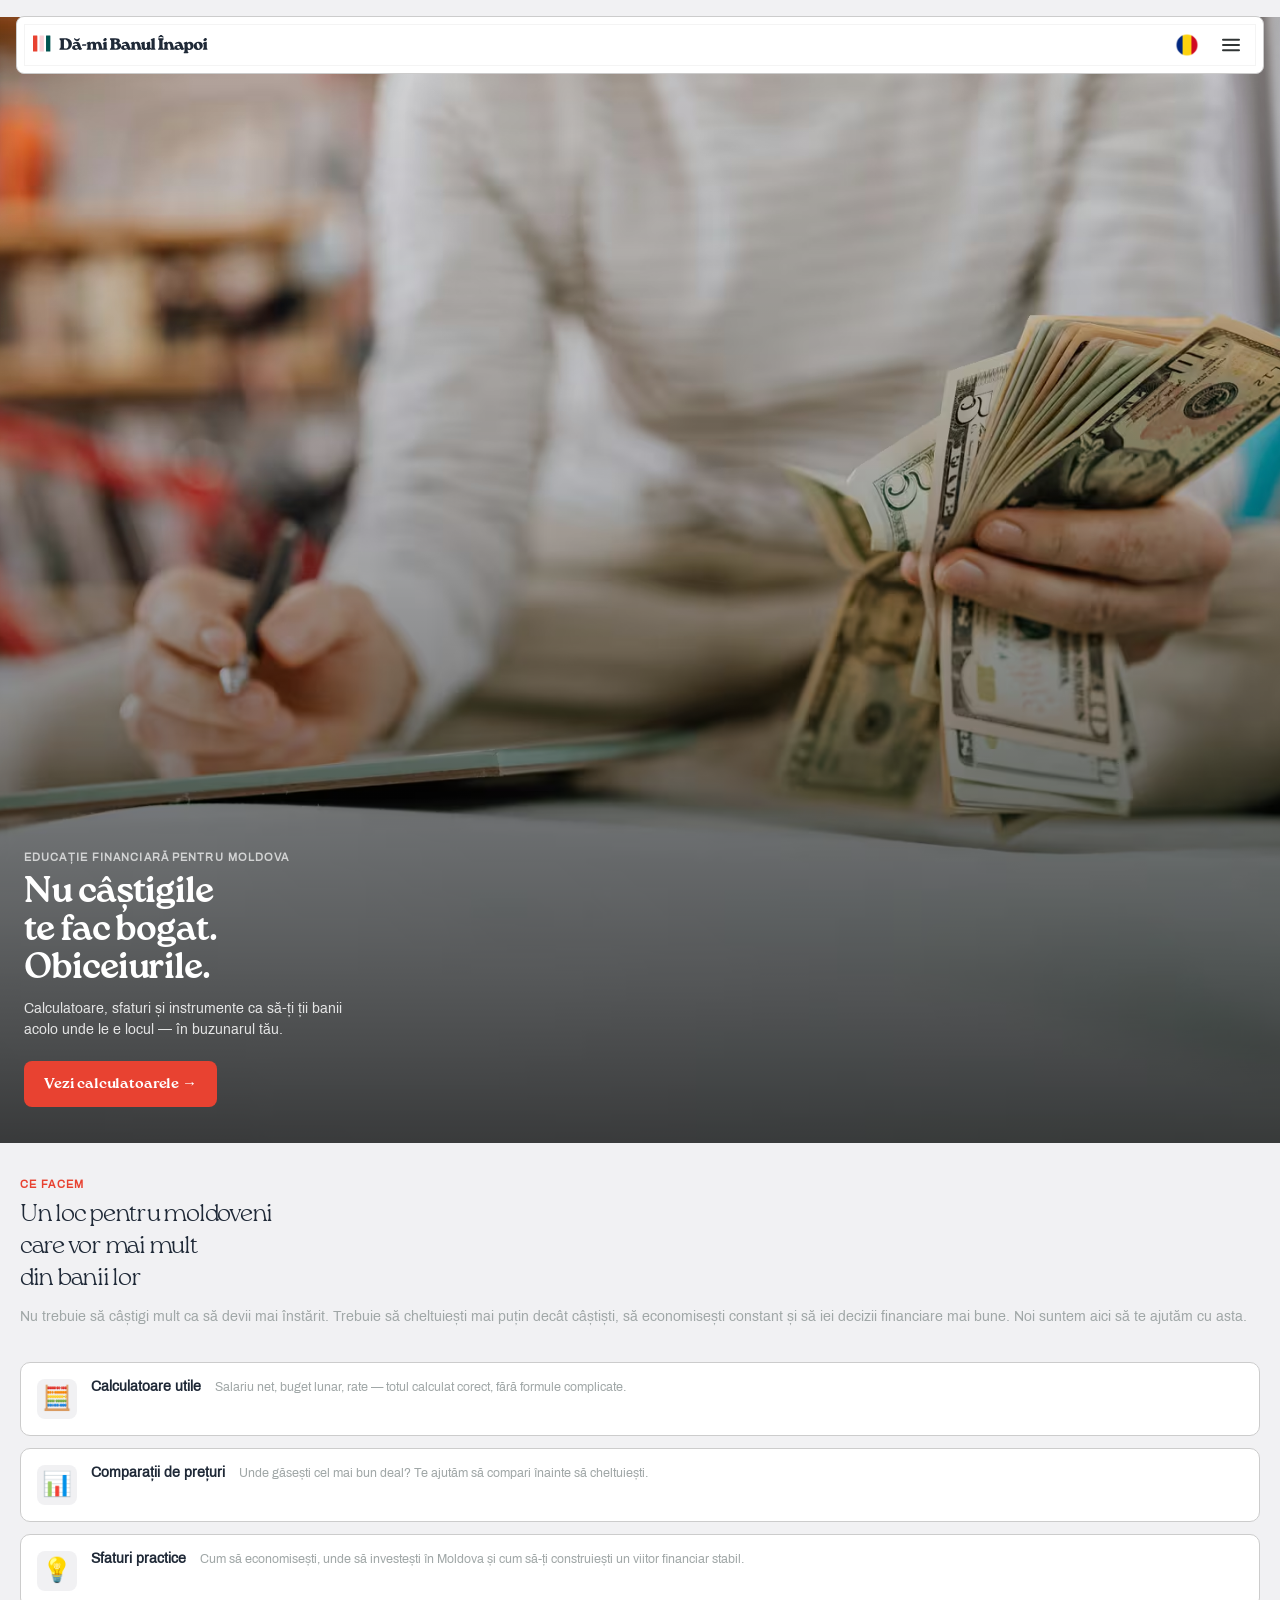
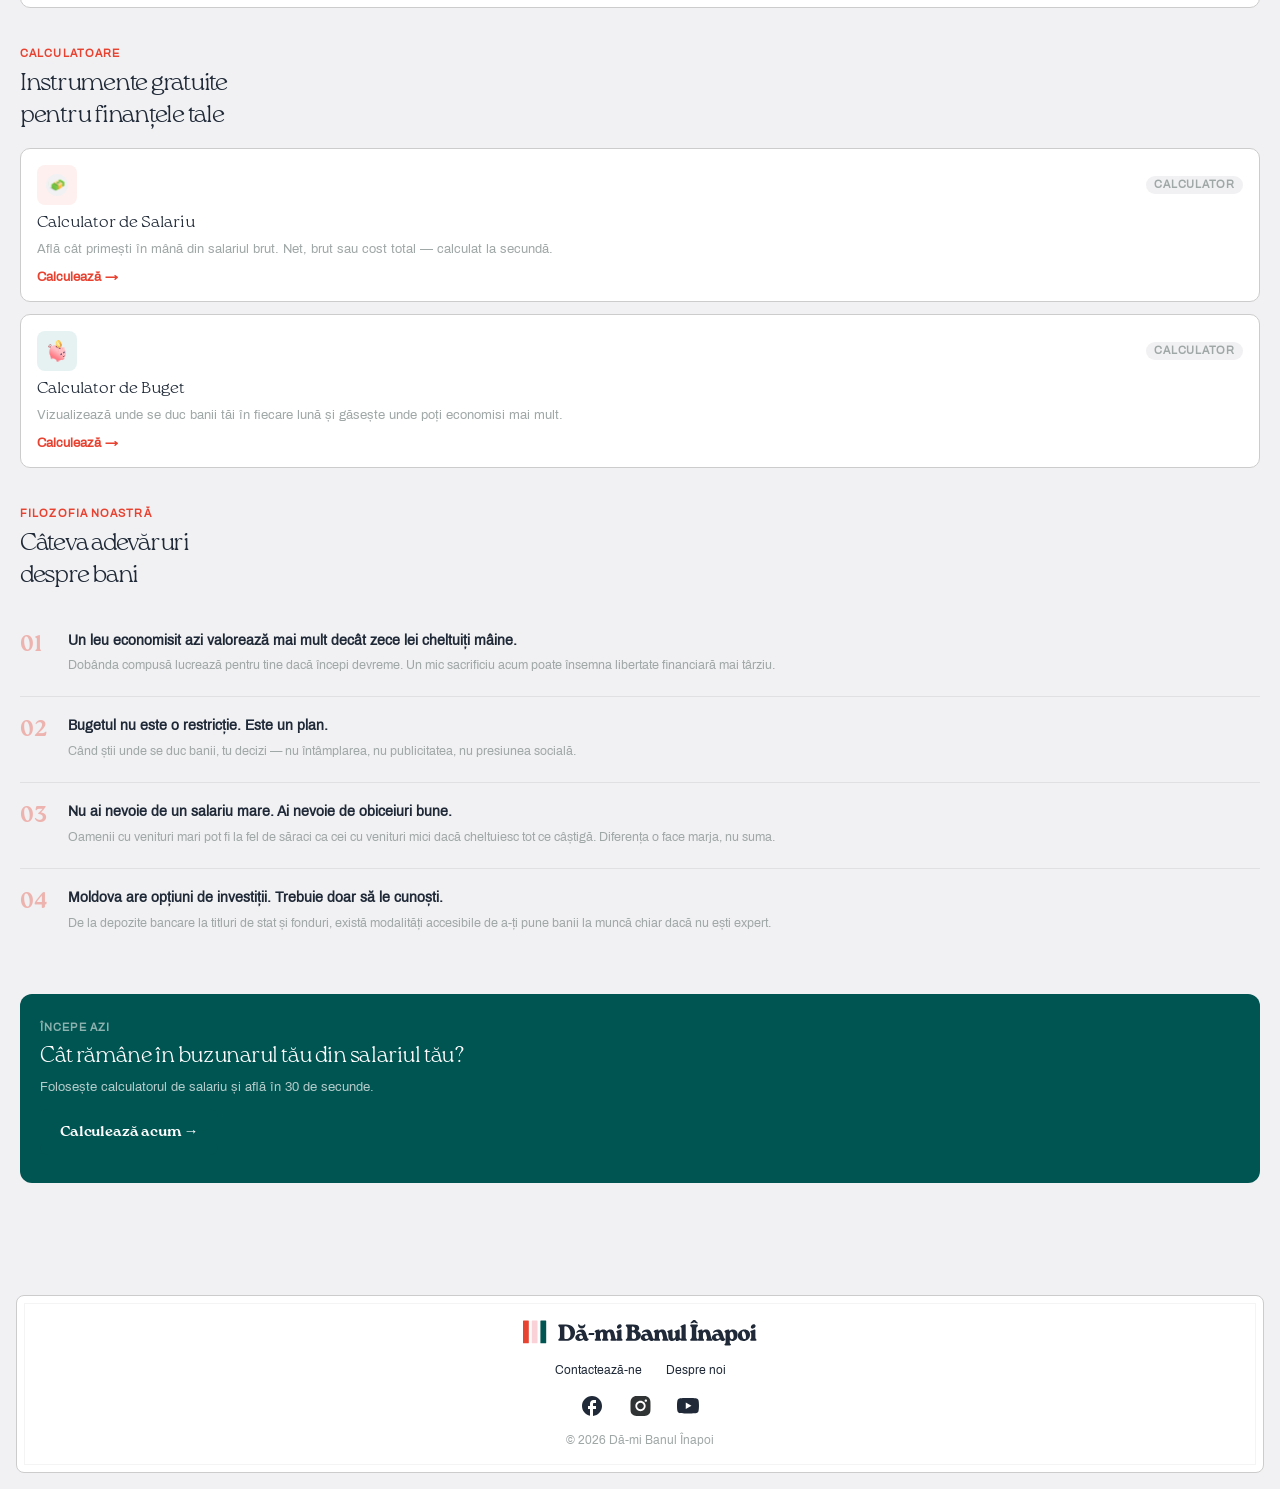
==== commit 373aacd6: "Add files via upload" ====
--- a/index.html
+++ b/index.html
@@ -1,220 +1,220 @@
-<!DOCTYPE html>
-<html lang="ro">
-
-<head>
-    <meta charset="UTF-8">
-    <meta name="viewport" content="width=device-width, initial-scale=1.0">
-    <title>Dă-mi Banul Înapoi – Educație financiară pentru Moldova</title>
-    <link rel="stylesheet" href="css/style.css">
-    <link rel="stylesheet" href="css/landing.css">
-    <link rel="icon" type="image/svg+xml" href="images/logo-small.svg">
-</head>
-
-<body>
-
-<!-- Header -->
-<header class="header">
-    <div class="left">
-        <a href="index.html">
-            <img src="images/logo-text.svg" class="logo">
-        </a>
-    </div>
-    <div class="right">
-        <div class="lang-dropdown">
-            <button class="lang-btn" id="langBtn">
-                <img src="images/flag-romania.svg" id="langFlag">
-            </button>
-            <div class="lang-menu" id="langMenu">
-                <button class="lang-option" data-lang="RO">
-                    <img src="images/flag-romania.svg">
-                    <span>Română</span>
-                </button>
-                <button class="lang-option" data-lang="RU">
-                    <img src="images/flag-russia.svg">
-                    <span>Русский</span>
-                </button>
-            </div>
-        </div>
-        <img src="images/menu-open.svg" class="menu">
-    </div>
-</header>
-
-<!-- HERO -->
-<section class="lp-hero">
-    <div class="lp-hero-img">
-        <picture>
-            <source type="image/avif" srcset="
-                images/hero-480.avif 480w,
-                images/hero-768.avif 768w,
-                images/hero-1200.avif 1200w,
-                images/hero-1920.avif 1920w">
-            <source type="image/webp" srcset="
-                images/hero-480.webp 480w,
-                images/hero-768.webp 768w,
-                images/hero-1200.webp 1200w,
-                images/hero-1920.webp 1920w">
-            <img
-                src="images/hero-768.webp"
-                alt="Hero"
-                width="768"
-                height="500"
-                loading="eager"
-                fetchpriority="high"
-            >
-        </picture>
-        <div class="lp-hero-overlay"></div>
-    </div>
-
-    <div class="lp-hero-content">
-        <p class="lp-eyebrow">educație financiară pentru Moldova</p>
-        <h1 class="lp-headline">Nu câștigile<br>te fac bogat.<br>Obiceiurile.</h1>
-        <p class="lp-subhead">Calculatoare, sfaturi și instrumente ca să-ți ții banii acolo unde le e locul — în buzunarul tău.</p>
-        <a href="calculatoare.html" class="lp-cta">Vezi calculatoarele →</a>
-    </div>
-</section>
-
-<!-- WHAT WE DO -->
-<div class="lp-body">
-
-    <section class="lp-mission">
-        <p class="lp-section-label">ce facem</p>
-        <h2>Un loc pentru moldoveni<br>care vor mai mult<br>din banii lor</h2>
-        <p class="lp-mission-text">Nu trebuie să câștigi mult ca să devii mai înstărit. Trebuie să cheltuiești mai puțin decât câștiști, să economisești constant și să iei decizii financiare mai bune. Noi suntem aici să te ajutăm cu asta.</p>
-    </section>
-
-    <!-- PILLARS -->
-    <section class="lp-pillars">
-        <div class="lp-pillar">
-            <div class="lp-pillar-icon">🧮</div>
-            <h3 class="lp-pillar-title">Calculatoare utile</h3>
-            <p class="lp-pillar-text">Salariu net, buget lunar, rate — totul calculat corect, fără formule complicate.</p>
-        </div>
-        <div class="lp-pillar">
-            <div class="lp-pillar-icon">📊</div>
-            <h3 class="lp-pillar-title">Comparații de prețuri</h3>
-            <p class="lp-pillar-text">Unde găsești cel mai bun deal? Te ajutăm să compari înainte să cheltuiești.</p>
-        </div>
-        <div class="lp-pillar">
-            <div class="lp-pillar-icon">💡</div>
-            <h3 class="lp-pillar-title">Sfaturi practice</h3>
-            <p class="lp-pillar-text">Cum să economisești, unde să investești în Moldova și cum să-ți construiești un viitor financiar stabil.</p>
-        </div>
-    </section>
-
-    <!-- CALCULATORS -->
-    <section class="lp-section">
-        <p class="lp-section-label">calculatoare</p>
-        <h2>Instrumente gratuite<br>pentru finanțele tale</h2>
-
-        <div class="lp-cards">
-
-            <a href="calculator-de-salariu.html" class="lp-card">
-                <div class="lp-card-top">
-                    <div class="lp-card-icon-wrap">
-                        <img src="images/venit.svg" alt="" class="lp-card-icon">
-                    </div>
-                    <span class="lp-card-tag">Calculator</span>
-                </div>
-                <h3 class="lp-card-title">Calculator de Salariu</h3>
-                <p class="lp-card-desc">Află cât primești în mână din salariul brut. Net, brut sau cost total — calculat la secundă.</p>
-                <span class="lp-card-link">Calculează →</span>
-            </a>
-
-            <a href="calculator-de-buget.html" class="lp-card">
-                <div class="lp-card-top">
-                    <div class="lp-card-icon-wrap lp-card-icon-wrap--green">
-                        <img src="images/economisiri.png" alt="" class="lp-card-icon">
-                    </div>
-                    <span class="lp-card-tag">Calculator</span>
-                </div>
-                <h3 class="lp-card-title">Calculator de Buget</h3>
-                <p class="lp-card-desc">Vizualizează unde se duc banii tăi în fiecare lună și găsește unde poți economisi mai mult.</p>
-                <span class="lp-card-link">Calculează →</span>
-            </a>
-
-        </div>
-    </section>
-
-    <!-- MONEY PRINCIPLES -->
-    <section class="lp-principles">
-        <p class="lp-section-label">filozofia noastră</p>
-        <h2>Câteva adevăruri<br>despre bani</h2>
-
-        <div class="lp-principle-list">
-
-            <div class="lp-principle">
-                <span class="lp-principle-num">01</span>
-                <div>
-                    <p class="lp-principle-title">Un leu economisit azi valorează mai mult decât zece lei cheltuiți mâine.</p>
-                    <p class="lp-principle-body">Dobânda compusă lucrează pentru tine dacă începi devreme. Un mic sacrificiu acum poate însemna libertate financiară mai târziu.</p>
-                </div>
-            </div>
-
-            <div class="lp-divider"></div>
-
-            <div class="lp-principle">
-                <span class="lp-principle-num">02</span>
-                <div>
-                    <p class="lp-principle-title">Bugetul nu este o restricție. Este un plan.</p>
-                    <p class="lp-principle-body">Când știi unde se duc banii, tu decizi — nu întâmplarea, nu publicitatea, nu presiunea socială.</p>
-                </div>
-            </div>
-
-            <div class="lp-divider"></div>
-
-            <div class="lp-principle">
-                <span class="lp-principle-num">03</span>
-                <div>
-                    <p class="lp-principle-title">Nu ai nevoie de un salariu mare. Ai nevoie de obiceiuri bune.</p>
-                    <p class="lp-principle-body">Oamenii cu venituri mari pot fi la fel de săraci ca cei cu venituri mici dacă cheltuiesc tot ce câștigă. Diferența o face marja, nu suma.</p>
-                </div>
-            </div>
-
-            <div class="lp-divider"></div>
-
-            <div class="lp-principle">
-                <span class="lp-principle-num">04</span>
-                <div>
-                    <p class="lp-principle-title">Moldova are opțiuni de investiții. Trebuie doar să le cunoști.</p>
-                    <p class="lp-principle-body">De la depozite bancare la titluri de stat și fonduri, există modalități accesibile de a-ți pune banii la muncă chiar dacă nu ești expert.</p>
-                </div>
-            </div>
-
-        </div>
-    </section>
-
-    <!-- CTA BANNER -->
-    <section class="lp-banner">
-        <p class="lp-banner-label">începe azi</p>
-        <h2 class="lp-banner-title">Cât rămâne în buzunarul tău din salariul tău?</h2>
-        <p class="lp-banner-sub">Folosește calculatorul de salariu și află în 30 de secunde.</p>
-        <a href="calculator-de-salariu.html" class="lp-cta lp-cta--dark">Calculează acum →</a>
-    </section>
-
-</div>
-
-<!-- Footer -->
-<footer class="footer">
-    <img src="images/logo-text.svg" alt="Dă-mi Banul Înapoi" class="footer-logo">
-    <div class="footer-links">
-        <a href="despre.html#contact">Contactează-ne</a>
-        <a href="despre.html">Despre noi</a>
-    </div>
-    <div class="social-icons">
-        <a href="https://www.facebook.com/damibanulinapoi/">
-            <img src="images/facebook.svg" alt="Facebook">
-        </a>
-        <a href="https://www.instagram.com/damibanulinapoi/">
-            <img src="images/instagram.svg" alt="Instagram">
-        </a>
-        <a href="https://www.youtube.com/@damibanulinapoi/">
-            <img src="images/youtube.svg" alt="YouTube">
-        </a>
-    </div>
-    <p class="footer-copy">© 2026 Dă-mi Banul Înapoi</p>
-</footer>
-
-<script src="js/script.js"></script>
-
-</body>
+<!DOCTYPE html>
+<html lang="ro">
+
+<head>
+    <meta charset="UTF-8">
+    <meta name="viewport" content="width=device-width, initial-scale=1.0">
+    <title>Dă-mi Banul Înapoi – Educație financiară pentru Moldova</title>
+    <link rel="stylesheet" href="css/style.css">
+    <link rel="stylesheet" href="css/landing.css">
+    <link rel="icon" type="image/svg+xml" href="images/logo-small.svg">
+</head>
+
+<body>
+
+<!-- Header -->
+<header class="header">
+    <div class="left">
+        <a href="index.html">
+            <img src="images/logo-text.svg" class="logo">
+        </a>
+    </div>
+    <div class="right">
+        <div class="lang-dropdown">
+            <button class="lang-btn" id="langBtn">
+                <img src="images/flag-romania.svg" id="langFlag">
+            </button>
+            <div class="lang-menu" id="langMenu">
+                <button class="lang-option" data-lang="RO">
+                    <img src="images/flag-romania.svg">
+                    <span>Română</span>
+                </button>
+                <button class="lang-option" data-lang="RU">
+                    <img src="images/flag-russia.svg">
+                    <span>Русский</span>
+                </button>
+            </div>
+        </div>
+        <img src="images/menu.svg" class="menu">
+    </div>
+</header>
+
+<!-- HERO -->
+<section class="lp-hero">
+    <div class="lp-hero-img">
+        <picture>
+            <source type="image/avif" srcset="
+                images/hero-480.avif 480w,
+                images/hero-768.avif 768w,
+                images/hero-1200.avif 1200w,
+                images/hero-1920.avif 1920w">
+            <source type="image/webp" srcset="
+                images/hero-480.webp 480w,
+                images/hero-768.webp 768w,
+                images/hero-1200.webp 1200w,
+                images/hero-1920.webp 1920w">
+            <img
+                src="images/hero-768.webp"
+                alt="Hero"
+                width="768"
+                height="500"
+                loading="eager"
+                fetchpriority="high"
+            >
+        </picture>
+        <div class="lp-hero-overlay"></div>
+    </div>
+
+    <div class="lp-hero-content">
+        <p class="lp-eyebrow">educație financiară pentru Moldova</p>
+        <h1 class="lp-headline">Nu câștigile<br>te fac bogat.<br>Obiceiurile.</h1>
+        <p class="lp-subhead">Calculatoare, sfaturi și instrumente ca să-ți ții banii acolo unde le e locul — în buzunarul tău.</p>
+        <a href="calculatoare.html" class="lp-cta">Vezi calculatoarele →</a>
+    </div>
+</section>
+
+<!-- WHAT WE DO -->
+<div class="lp-body">
+
+    <section class="lp-mission">
+        <p class="lp-section-label">ce facem</p>
+        <h2>Un loc pentru moldoveni<br>care vor mai mult<br>din banii lor</h2>
+        <p class="lp-mission-text">Nu trebuie să câștigi mult ca să devii mai înstărit. Trebuie să cheltuiești mai puțin decât câștiști, să economisești constant și să iei decizii financiare mai bune. Noi suntem aici să te ajutăm cu asta.</p>
+    </section>
+
+    <!-- PILLARS -->
+    <section class="lp-pillars">
+        <div class="lp-pillar">
+            <div class="lp-pillar-icon">🧮</div>
+            <h3 class="lp-pillar-title">Calculatoare utile</h3>
+            <p class="lp-pillar-text">Salariu net, buget lunar, rate — totul calculat corect, fără formule complicate.</p>
+        </div>
+        <div class="lp-pillar">
+            <div class="lp-pillar-icon">📊</div>
+            <h3 class="lp-pillar-title">Comparații de prețuri</h3>
+            <p class="lp-pillar-text">Unde găsești cel mai bun deal? Te ajutăm să compari înainte să cheltuiești.</p>
+        </div>
+        <div class="lp-pillar">
+            <div class="lp-pillar-icon">💡</div>
+            <h3 class="lp-pillar-title">Sfaturi practice</h3>
+            <p class="lp-pillar-text">Cum să economisești, unde să investești în Moldova și cum să-ți construiești un viitor financiar stabil.</p>
+        </div>
+    </section>
+
+    <!-- CALCULATORS -->
+    <section class="lp-section">
+        <p class="lp-section-label">calculatoare</p>
+        <h2>Instrumente gratuite<br>pentru finanțele tale</h2>
+
+        <div class="lp-cards">
+
+            <a href="calculator-de-salariu.html" class="lp-card">
+                <div class="lp-card-top">
+                    <div class="lp-card-icon-wrap">
+                        <img src="images/venit.svg" alt="" class="lp-card-icon">
+                    </div>
+                    <span class="lp-card-tag">Calculator</span>
+                </div>
+                <h3 class="lp-card-title">Calculator de Salariu</h3>
+                <p class="lp-card-desc">Află cât primești în mână din salariul brut. Net, brut sau cost total — calculat la secundă.</p>
+                <span class="lp-card-link">Calculează →</span>
+            </a>
+
+            <a href="calculator-de-buget.html" class="lp-card">
+                <div class="lp-card-top">
+                    <div class="lp-card-icon-wrap lp-card-icon-wrap--green">
+                        <img src="images/economisiri.png" alt="" class="lp-card-icon">
+                    </div>
+                    <span class="lp-card-tag">Calculator</span>
+                </div>
+                <h3 class="lp-card-title">Calculator de Buget</h3>
+                <p class="lp-card-desc">Vizualizează unde se duc banii tăi în fiecare lună și găsește unde poți economisi mai mult.</p>
+                <span class="lp-card-link">Calculează →</span>
+            </a>
+
+        </div>
+    </section>
+
+    <!-- MONEY PRINCIPLES -->
+    <section class="lp-principles">
+        <p class="lp-section-label">filozofia noastră</p>
+        <h2>Câteva adevăruri<br>despre bani</h2>
+
+        <div class="lp-principle-list">
+
+            <div class="lp-principle">
+                <span class="lp-principle-num">01</span>
+                <div>
+                    <p class="lp-principle-title">Un leu economisit azi valorează mai mult decât zece lei cheltuiți mâine.</p>
+                    <p class="lp-principle-body">Dobânda compusă lucrează pentru tine dacă începi devreme. Un mic sacrificiu acum poate însemna libertate financiară mai târziu.</p>
+                </div>
+            </div>
+
+            <div class="lp-divider"></div>
+
+            <div class="lp-principle">
+                <span class="lp-principle-num">02</span>
+                <div>
+                    <p class="lp-principle-title">Bugetul nu este o restricție. Este un plan.</p>
+                    <p class="lp-principle-body">Când știi unde se duc banii, tu decizi — nu întâmplarea, nu publicitatea, nu presiunea socială.</p>
+                </div>
+            </div>
+
+            <div class="lp-divider"></div>
+
+            <div class="lp-principle">
+                <span class="lp-principle-num">03</span>
+                <div>
+                    <p class="lp-principle-title">Nu ai nevoie de un salariu mare. Ai nevoie de obiceiuri bune.</p>
+                    <p class="lp-principle-body">Oamenii cu venituri mari pot fi la fel de săraci ca cei cu venituri mici dacă cheltuiesc tot ce câștigă. Diferența o face marja, nu suma.</p>
+                </div>
+            </div>
+
+            <div class="lp-divider"></div>
+
+            <div class="lp-principle">
+                <span class="lp-principle-num">04</span>
+                <div>
+                    <p class="lp-principle-title">Moldova are opțiuni de investiții. Trebuie doar să le cunoști.</p>
+                    <p class="lp-principle-body">De la depozite bancare la titluri de stat și fonduri, există modalități accesibile de a-ți pune banii la muncă chiar dacă nu ești expert.</p>
+                </div>
+            </div>
+
+        </div>
+    </section>
+
+    <!-- CTA BANNER -->
+    <section class="lp-banner">
+        <p class="lp-banner-label">începe azi</p>
+        <h2 class="lp-banner-title">Cât rămâne în buzunarul tău din salariul tău?</h2>
+        <p class="lp-banner-sub">Folosește calculatorul de salariu și află în 30 de secunde.</p>
+        <a href="calculator-de-salariu.html" class="lp-cta lp-cta--dark">Calculează acum →</a>
+    </section>
+
+</div>
+
+<!-- Footer -->
+<footer class="footer">
+    <img src="images/logo-text.svg" alt="Dă-mi Banul Înapoi" class="footer-logo">
+    <div class="footer-links">
+        <a href="#">Contactează-ne</a>
+        <a href="#">Despre noi</a>
+    </div>
+    <div class="social-icons">
+        <a href="https://www.facebook.com/damibanulinapoi/">
+            <img src="images/facebook.svg" alt="Facebook">
+        </a>
+        <a href="https://www.instagram.com/damibanulinapoi/">
+            <img src="images/instagram.svg" alt="Instagram">
+        </a>
+        <a href="https://www.youtube.com/@damibanulinapoi/">
+            <img src="images/youtube.svg" alt="YouTube">
+        </a>
+    </div>
+    <p class="footer-copy">© 2026 Dă-mi Banul Înapoi</p>
+</footer>
+
+<script src="js/script.js"></script>
+
+</body>
 </html>
--- a/css/style.css
+++ b/css/style.css
@@ -20,42 +20,9 @@
 @font-face {
     font-family: 'Archivo';
     src: url('../fonts/Archivo-Regular.ttf') format('truetype');
-    font-weight: 400;
+    font-weight: normal;
     font-style: normal;
 }
-
-@font-face {
-    font-family: 'Archivo';
-    src: url('../fonts/Archivo-Bold.ttf') format('truetype');
-    font-weight: 700;
-    font-style: normal;
-}
-
-:root {
-    --font-body:    "Archivo", sans-serif;
-    --font-display: "Roca One", serif;
-
-    --fs-h1: 36.49px;  --lh-h1: 56px;
-    --fs-h2: 32.44px;  --lh-h2: 48px;
-    --fs-h3: 28.83px;  --lh-h3: 40px;
-    --fs-h4: 25.63px;  --lh-h4: 40px;
-    --fs-h5: 22.78px;  --lh-h5: 32px;
-    --fs-h6: 20.25px;  --lh-h6: 32px;
-    --fs-body1: 18px;  --lh-body1: 24px;
-    --fs-body2: 16px;  --lh-body2: 20px;
-    --fs-small: 14.22px; --lh-small: 18px;
-}
-
-h1, h3, h4, h5 {
-    font-family: var(--font-display);
-    font-weight: 400;
-    letter-spacing: -0.05em;
-    color: var(--color-text-primary);
-}
-h1 { font-size: var(--fs-h1); line-height: var(--lh-h1); }
-h3 { font-size: var(--fs-h3); line-height: var(--lh-h3); }
-h4 { font-size: var(--fs-h4); line-height: var(--lh-h4); }
-h5 { font-size: var(--fs-h5); line-height: var(--lh-h5); }
 
 h1, h2, h3, h4, h5, h6, p {
     margin: 0;
@@ -64,75 +31,59 @@
 }
 
 h2 {
-    font-size: var(--fs-h2);
-    line-height: var(--lh-h2);
-    font-family: var(--font-display);
+    font-size: 25.23px;
+    line-height: 32px;
+    font-family: "Roca One", serif;
     font-weight: 400;
     letter-spacing: -0.05em;
     color: var(--color-text-primary);
 }
 
 h6 {
-    font-size: var(--fs-h6);
-    line-height: var(--lh-h6);
-    font-family: var(--font-body);
+    font-size: 15.75px;
+    line-height: 20px;
+    font-family: "Archivo", sans-serif;
     font-weight: normal;
     color: var(--color-text-primary);
 }
 
 .body1 {
-    font-size: var(--fs-body1);
-    line-height: var(--lh-body1);
-    font-family: var(--font-body);
+    font-size: 14px;
+    line-height: 16px;
+    font-family: "Archivo", sans-serif;
     font-weight: normal;
     color: var(--color-text-primary);
 }
 
-.body2-bold {
-    font-size: var(--fs-body2);
-    line-height: var(--lh-body2);
-    font-family: var(--font-body);
+.body1-bold {
+    font-size: 14px;
+    line-height: 16px;
+    font-family: "Archivo", sans-serif;
     font-weight: normal;
     color: var(--color-text-primary);
     font-weight: bold;
 }
 
-.body2-secondary {
-    font-size: var(--fs-body2);
-    line-height: var(--lh-body2);
-    font-family: var(--font-body);
+.body1-secondary {
+    font-size: 14px;
+    line-height: 16px;
+    font-family: "Archivo", sans-serif;
     font-weight: normal;
     color: var(--color-text-secondary);
 }
 
 .body2 {
-    font-size: var(--fs-body2);
-    line-height: var(--lh-body2);
-    font-family: var(--font-body);
+    font-size: 12.44px;
+    line-height: 16px;
+    font-family: "Archivo", sans-serif;
     font-weight: normal;
     color: var(--color-text-primary);
 }
 
-.small-secondary {
-    font-size: var(--fs-small);
-    line-height: var(--lh-small);
-    font-family: var(--font-body);
-    font-weight: normal;
-    color: var(--color-text-secondary);
-}
-
-.small {
-    font-size: var(--fs-small);
-    line-height: var(--lh-small);
-    font-family: var(--font-body);
-    font-weight: normal;
-    color: var(--color-text-primary);
-}
-
-.small-secondary {
-    font-size: var(--fs-small);
-    line-height: var(--lh-small);
-    font-family: var(--font-body);
+.body2-secondary {
+    font-size: 12.44px;
+    line-height: 16px;
+    font-family: "Archivo", sans-serif;
     font-weight: normal;
     color: var(--color-text-secondary);
 }
@@ -165,7 +116,7 @@
 
   background-attachment: fixed;
 
-  font-family: var(--font-body);
+  font-family: 'Archivo', sans-serif;
   margin: 0;
   padding: 0;
   overflow-x: hidden;
@@ -238,8 +189,6 @@
 .menu {
     width: 32px;
     height: 32px;
-    min-width: 32px;
-    object-fit: contain;   /* hamburger and X always fill the same 32x32 box */
     display: block;
     flex-shrink: 0;
 }
@@ -301,13 +250,6 @@
     transition: 0.2s;
 }
 
-.lang-option {
-    font-family: var(--font-body);
-    font-size: var(--fs-body2);
-    line-height: var(--lh-body2);
-    color: var(--color-text-primary);
-}
-
 .lang-option:hover {
     background: #f5f5f5;
 }
@@ -339,12 +281,17 @@
     align-items: center;
     flex-wrap: wrap;
     gap: 4px;
+
+    font-family: "Archivo", sans-serif;
+    font-weight: 500;
+    font-size: 12px;
+    line-height: 14px;
 }
 
 .breadcrumb a {
-    font-size: var(--fs-body2);
-    line-height: var(--lh-body2);
-    font-family: var(--font-body);
+    font-size: 14px;
+    line-height: 16px;
+    font-family: "Archivo", sans-serif;
     font-weight: normal;
     color: var(--color-orange);
     text-decoration: none;
@@ -360,9 +307,9 @@
 
 .breadcrumb .separator,
 .breadcrumb span {
-    font-size: var(--fs-body2);
-    line-height: var(--lh-body2);
-    font-family: var(--font-body);
+    font-size: 14px;
+    line-height: 16px;
+    font-family: "Archivo", sans-serif;
     font-weight: normal;
     color: var(--color-text-secondary);
 }
@@ -398,25 +345,25 @@
 
 .section-break {
   height: 16px;
-  margin: 40px auto;
-  background: var(--color-card);
+  margin: 56px auto;
+  background: #F8F8F9;
   border-radius: 999px;
   box-shadow: inset 0 4px 4px -1px rgba(0, 0, 0, 0.05);
 }
 
 /* CARD SECTION */
 .income-section {
-    padding: 8px 8px;
+    padding: 8px;
     gap: 8px;
     display: flex;
     flex-direction: column;
     background: var(--color-card);
     border: 1px solid var(--color-card-border);
     border-radius: 8px;
+    box-sizing: border-box;
 }
 
 .income-divider {
-    margin: 0px 8px;
     height: 1px;
     background: rgba(0,0,0,0.045);
 }
@@ -437,7 +384,6 @@
     display: flex;
     align-items: center;
     gap: 8px;
-    padding: 8px;
 }
 
 .income-icon {
@@ -453,9 +399,9 @@
 }
 
 .income-description {
-    font-family: var(--font-body);
-    font-size: var(--fs-body2);
-    line-height: var(--lh-body2);
+    font-family: "Archivo", sans-serif;
+    font-size: 13px;
+    line-height: 16px;
     color: var(--color-text-secondary);
 }
 
@@ -467,41 +413,41 @@
 
 /* INPUT */
 .income-input {
-    width: 96px;
-    height: 40px;
+    width: 80px;
+    height: 36px;
     border: 1px solid var(--color-card);
     border-radius: 4px;
     background: var(--color-background);
     box-sizing: border-box;
-    font-family: var(--font-body);
-    font-size: var(--fs-body2);
-    line-height: var(--lh-body2);
+    font-family: "Archivo", sans-serif;
+    font-size: 14px;
+    line-height: 16px;
     color: var(--color-text-primary);
     outline: none;
     flex-shrink: 0;
 
     text-align: right;
 
-    padding: 0 24px 0 8px;
+    padding: 0 20px 0 4px;
 }
 
 .expense-input {
-    width: 96px;
-    height: 40px;
+    width: 80px;
+    height: 36px;
     border: 1px solid var(--color-card);
     border-radius: 4px;
     background: var(--color-background);
     box-sizing: border-box;
-    font-family: var(--font-body);
-    font-size: var(--fs-body2);
-    line-height: var(--lh-body2);
+    font-family: "Archivo", sans-serif;
+    font-size: 14px;
+    line-height: 16px;
     color: var(--color-text-primary);
     outline: none;
     flex-shrink: 0;
 
     text-align: right;
 
-    padding: 0 24px 0 8px;
+    padding: 0 20px 0 4px;
 }
 
 /* remove placeholder styling (no longer needed) */
@@ -513,11 +459,10 @@
 .currency {
     position: absolute;
     right: 4px;
-    font-size: var(--fs-body2);
+    font-size: 14px;
     color: var(--color-text-primary);
     pointer-events: none; /* not clickable */
     user-select: none;
-    line-height: var(--lh-body2);
 }
 
 /* REMOVE NUMBER ARROWS */
@@ -568,36 +513,15 @@
     cursor: pointer;
 }
 
-/* =====================================================
-   OPEN / CLOSE ICON (plus <-> minus)
-   One shared icon for every open/close control:
-   FAQ questions, "Opțiuni avansate", hamburger sub-menu.
-   The icons are inlined as data URIs, so they work on file://
-   and need no extra files. Color follows the text color.
-===================================================== */
-
-:root {
-    --icon-plus:  url("data:image/svg+xml,%3Csvg xmlns='http://www.w3.org/2000/svg' viewBox='0 0 24 24'%3E%3Cpath d='M12 5v14M5 12h14' fill='none' stroke='black' stroke-width='2' stroke-linecap='round'/%3E%3C/svg%3E");
-    --icon-minus: url("data:image/svg+xml,%3Csvg xmlns='http://www.w3.org/2000/svg' viewBox='0 0 24 24'%3E%3Cpath d='M5 12h14' fill='none' stroke='black' stroke-width='2' stroke-linecap='round'/%3E%3C/svg%3E");
-}
-
-.icon,
-.menu-chevron {
-    display: block;
+.icon {
     width: 24px;
     height: 24px;
     flex-shrink: 0;
-    background-color: currentColor; /* follows the text color */
-    -webkit-mask: var(--icon-plus) no-repeat center / contain;
-    mask: var(--icon-plus) no-repeat center / contain;
-}
-
-/* Open state -> minus */
-.item.open .icon,
-.advanced-wrapper.is-open .icon,
-.menu-item.open .menu-chevron {
-    -webkit-mask: var(--icon-minus) no-repeat center / contain;
-    mask: var(--icon-minus) no-repeat center / contain;
+    transition: transform 0.25s ease;
+}
+
+.item.open .icon {
+    transform: rotate(180deg);
 }
 
 .answer {
@@ -648,9 +572,9 @@
 }
 
 .footer-links a {
-    font-family: var(--font-body);
-    font-size: var(--fs-small);
-    line-height: var(--lh-small);
+    font-family: 'Archivo', sans-serif;
+    font-size: 12px;
+    line-height: 14px;
     color: var(--color-text-primary);
     text-decoration: none;
 }
@@ -672,9 +596,9 @@
 /* Copyright */
 .footer-copy {
     margin-top: 16px;
-    font-family: var(--font-body);
-    font-size: var(--fs-small);
-    line-height: var(--lh-small);
+    font-family: 'Archivo', sans-serif;
+    font-size: 12px;
+    line-height: 14px;
     color: var(--color-text-secondary);
 }
 
@@ -728,10 +652,10 @@
 }
 
 .calc-hint-text {
-    font-family: var(--font-display);
+    font-family: "Roca One", serif;
     font-weight: 700;
-    font-size: var(--fs-body1);
-    line-height: var(--lh-body1);
+    font-size: 14px;
+    line-height: 16px;
     color: var(--color-text-primary);
 }
 
@@ -774,6 +698,7 @@
   border-radius: 8px;
   background: #fff;
   box-sizing: border-box;
+  gap: 4px;
 }
 
 .segment-item {
@@ -792,14 +717,16 @@
   border: none;
   background: transparent;
   padding: 0;
+  gap: 4px;
 }
 
 .salary-row .segment-item {
-  border-radius: 20px;
-  padding: 10px 8px;
+  border-radius: 999px;
+  padding: 8px 4px;
 }
 
 .salary-row .segment-item span {
+  font-size: 14px;
   white-space: nowrap;
 }
 
@@ -808,55 +735,49 @@
   background: #FEF0EE;
 }
 
-.body2-red {
-    color: var(--color-orange);
-    font-size: var(--fs-body2);
-    font-weight: normal;
-    line-height: var(--lh-body2);
-    font-family: var(--font-body);
+.body1-red {
+  color: var(--color-orange);
+  font-size: 14px;
+  font-weight: normal;
 }
 
 /* BUTTON */
 .btn {
-    width: max-content; 
+    width: calc(100%);
+    height: 40px;
     background-color: var(--color-orange);
     border: none;
-    border-radius: 20px;
+    border-radius: 8px;
     display: flex;
     align-items: center;
     justify-content: center;
     position: relative;
     cursor: pointer;
-    text-decoration: none;
+    text-decoration: none; /* removes underline (for <a>) */
+    color: white; /* ensures text doesn't turn blue */
+}
+
+.btn-text {
+    font-family: "Roca One", serif;
+    font-weight: 700;
+    font-size: 16px;
+    line-height: 16px;
     color: white;
-    padding: 10px 16px; 
-}
-
-.btn-wide {
-    background-color: var(--color-orange);
-    border: none;
-    border-radius: 20px;
-    display: flex;
-    align-items: center;
-    justify-content: center;
-    position: relative;
-    cursor: pointer;
-    text-decoration: none;
-    color: white;
-    padding: 10px 16px; 
-}
-
-.btn-text {
-    font-family: var(--font-body);
-    font-weight: 700;
-    font-size: var(--fs-body2);
-    line-height: var(--lh-body2);
-    color: white;
-}
-
+}
+
+/* Disabled (e.g. no amount entered yet) */
 .btn:disabled {
     background-color: var(--color-text-disabled);
     cursor: not-allowed;
+}
+
+.btn-icon {
+    width: 20px;
+    height: 20px;
+    position: absolute;
+    right: 10px;
+    top: 50%;
+    transform: translateY(-50%);
 }
 
 /* RESULTS */
@@ -893,9 +814,10 @@
 .advanced-box {
     display: flex;
     flex-direction: column;
-    padding: 8px;
+    gap: 8px;
+    padding: 9px;
     border: 1px solid var(--color-card-border);
-    border-radius: 4px;
+    border-radius: 8px;
     background: var(--color-card);
 }
 
@@ -909,11 +831,13 @@
     background: transparent;
     cursor: pointer;
     text-align: left;
-    color: var(--color-text-primary);
-}
-
-/* The plus/minus itself comes from the shared .icon rule above */
+}
+
 .advanced-icon {
+    font-family: "Archivo", sans-serif;
+    font-size: 24px;
+    line-height: 16px;
+    color: var(--color-text-primary);
     margin-left: auto;
 }
 
@@ -939,19 +863,18 @@
 
 .advanced-row select,
 .advanced-row input {
-    width: 132px;
-    height: 40px;
+    width: 120px;
+    height: 32px;
 
     border: 1px solid var(--color-card-border);
     border-radius: 4px;
     background: var(--color-card);
 
-    font-family: var(--font-body);
-    font-size: var(--fs-body2);
+    font-family: "Archivo", sans-serif;
+    font-size: 14px;
     color: var(--color-text-primary);
 
     padding: 0 8px;
-    line-height: var(--lh-body2);
 }
 
 /* Typed fields with a unit (%, lei, pers.): right-aligned like the main inputs */
@@ -961,7 +884,7 @@
 
 .advanced-row .input-wrapper input {
     text-align: right;
-    padding: 0 36px 0 8px;
+    padding: 0 26px 0 8px;
     outline: none;
 }
 
@@ -969,10 +892,8 @@
    numbers all end 8px before it -> identical spacing in every field */
 .advanced-row .input-wrapper .currency {
     right: auto;
-    left: calc(100% - 28px);
+    left: calc(100% - 18px);
     text-align: left;
-    font-size: var(--fs-body2);
-    line-height: var(--lh-body2);
 }
 
 /* dropdown values right-aligned too, with a small custom arrow */
@@ -994,7 +915,7 @@
 
 /* Overview of current values (hidden while expanded) */
 .advanced-overview {
-    line-height: var(--lh-body2);
+    line-height: 18px;
 }
 
 .advanced-wrapper.is-open .advanced-overview {
@@ -1034,10 +955,9 @@
     transition: 0.2s ease;
     user-select: none;
     background: transparent;
-    font-size: var(--fs-small);
-    font-family: var(--font-body);
+    font-size: 13px;
+    font-family: "Archivo", sans-serif;
     color: var(--color-text-secondary);
-    line-height: var(--lh-small);
 }
 
 .tab-item.active {
@@ -1065,9 +985,9 @@
 }
 
 .invest-row label {
-    font-size: var(--fs-body1);
-    line-height: var(--lh-body1);
-    font-family: var(--font-body);
+    font-size: 14px;
+    line-height: 16px;
+    font-family: "Archivo", sans-serif;
     color: var(--color-text-primary);
     flex: 1;
 }
@@ -1080,19 +1000,18 @@
 }
 
 .invest-input {
-    width: 120px;
+    width: 110px;
     height: 36px;
     border: 1px solid var(--color-card-border);
     border-radius: 4px;
     background: var(--color-background);
     box-sizing: border-box;
-    font-family: var(--font-body);
-    font-size: var(--fs-body1);
+    font-family: "Archivo", sans-serif;
+    font-size: 14px;
     color: var(--color-text-primary);
     outline: none;
     text-align: right;
-    padding: 0 38px 0 8px;
-    line-height: var(--lh-body1);
+    padding: 0 30px 0 4px;
 }
 
 .invest-input:focus {
@@ -1107,11 +1026,10 @@
 .invest-suffix {
     position: absolute;
     right: 6px;
-    font-size: var(--fs-small);
+    font-size: 13px;
     color: var(--color-text-secondary);
     pointer-events: none;
     user-select: none;
-    line-height: var(--lh-small);
 }
 
 .invest-select {
@@ -1119,14 +1037,13 @@
     border: 1px solid var(--color-card-border);
     border-radius: 4px;
     padding: 0 8px;
-    font-size: var(--fs-body2);
-    font-family: var(--font-body);
+    font-size: 13px;
+    font-family: "Archivo", sans-serif;
     background: var(--color-background);
     color: var(--color-text-primary);
     outline: none;
-    width: 160px;
+    width: 150px;
     flex-shrink: 0;
-    line-height: var(--lh-body2);
 }
 
 /* Radio-style choice (contribute at beginning/end) */
@@ -1155,19 +1072,17 @@
 }
 
 .radio-option span {
-    font-size: var(--fs-body2);
-    font-family: var(--font-body);
-    color: var(--color-text-primary);
-    line-height: var(--lh-body2);
+    font-size: 13px;
+    font-family: "Archivo", sans-serif;
+    color: var(--color-text-primary);
 }
 
 .section-label {
-    font-size: var(--fs-small);
-    font-family: var(--font-body);
+    font-size: 12px;
+    font-family: "Archivo", sans-serif;
     color: var(--color-text-secondary);
     text-transform: uppercase;
     letter-spacing: 0.04em;
-    line-height: var(--lh-small);
 }
 
 /* ---- RESULTS ---- */
@@ -1187,18 +1102,16 @@
 }
 
 .result-highlight .result-label {
-    font-size: var(--fs-small);
-    font-family: var(--font-body);
+    font-size: 12px;
+    font-family: "Archivo", sans-serif;
     color: rgba(255,255,255,0.8);
-    line-height: var(--lh-small);
 }
 
 .result-highlight .result-value {
-    font-family: var(--font-display);
-    font-size: var(--fs-h3);
+    font-family: "Roca One", serif;
+    font-size: 24px;
     font-weight: 700;
     color: #fff;
-    line-height: var(--lh-h3);
 }
 
 .result-rows {
@@ -1222,11 +1135,10 @@
 .result-line:last-child { border-bottom: none; }
 
 .result-line .result-value {
-    font-family: var(--font-body);
-    font-size: var(--fs-body1);
+    font-family: "Archivo", sans-serif;
+    font-size: 14px;
     font-weight: bold;
     color: var(--color-text-primary);
-    line-height: var(--lh-body1);
 }
 
 /* Pie chart + legend */
@@ -1283,10 +1195,9 @@
 .legend-dot.interest  { background: #E84231; }
 
 .legend-item span {
-    font-size: var(--fs-small);
-    font-family: var(--font-body);
+    font-size: 12px;
+    font-family: "Archivo", sans-serif;
     color: var(--color-text-secondary);
-    line-height: var(--lh-small);
 }
 
 /* Vertical bar (stick) chart */
@@ -1306,16 +1217,15 @@
     justify-content: flex-end;
     gap: 6px;
     flex: 1;
-    min-width: 64px;
+    min-width: 28px;
     height: 100%;
 }
 
 .stick-value {
-    font-size: var(--fs-small);
-    font-family: var(--font-body);
+    font-size: 10px;
+    font-family: "Archivo", sans-serif;
     color: var(--color-text-primary);
     white-space: nowrap;
-    line-height: var(--lh-small);
 }
 
 .stick-track {
@@ -1332,11 +1242,10 @@
 .stick-interest { width: 100%; background: #E84231; }
 
 .stick-label {
-    font-size: var(--fs-small);
-    font-family: var(--font-body);
+    font-size: 10px;
+    font-family: "Archivo", sans-serif;
     color: var(--color-text-secondary);
     white-space: nowrap;
-    line-height: var(--lh-small);
 }
 
 /* Schedule table */
@@ -1358,10 +1267,9 @@
     cursor: pointer;
     transition: 0.2s ease;
     user-select: none;
-    font-size: var(--fs-small);
-    font-family: var(--font-body);
+    font-size: 13px;
+    font-family: "Archivo", sans-serif;
     color: var(--color-text-secondary);
-    line-height: var(--lh-small);
 }
 
 .schedule-toggle .freq-item.active {
@@ -1379,10 +1287,9 @@
 table.schedule-table {
     width: 100%;
     border-collapse: collapse;
-    font-family: var(--font-body);
-    font-size: var(--fs-small);
+    font-family: "Archivo", sans-serif;
+    font-size: 12.5px;
     min-width: 480px;
-    line-height: var(--lh-small);
 }
 
 table.schedule-table th {
@@ -1428,29 +1335,24 @@
 }
 
 /* Header while the menu is open: full width, flat, divider underneath */
-/* Padding is chosen so the logo, flag and menu icon stay exactly where they were:
-   normal header = 16px margin + 1px border + 16px side padding (33px) / 8px top padding (25px).
-   Total height 25 + 40 + 24 + 1 = 90px (the overlay below starts at 90px). */
 .header.menu-open {
     position: fixed;
     top: 0;
     left: 0;
     right: 0;
     margin: 0;
-    padding: 25px 33px 24px;
+    padding: 24px 32px;
     border: none;
     border-bottom: 1px solid var(--color-card-border);
     border-radius: 0;
-    /* Inner line: 9px in from every edge of the bar, same as the normal header */
-    outline: 1px solid rgba(0,0,0,0.045);
-    outline-offset: -9px;
+    outline: none;
 }
 
 /* Full-screen panel under the header */
 .menu-overlay {
     display: none;
     position: fixed;
-    top: 90px;
+    top: 88px;
     left: 0;
     right: 0;
     bottom: 0;
@@ -1497,7 +1399,16 @@
     cursor: pointer;
 }
 
-/* The plus/minus on the sub-menu row comes from the shared .menu-chevron rule above */
+.menu-chevron {
+    width: 24px;
+    height: 24px;
+    flex-shrink: 0;
+    transition: transform 0.25s ease;
+}
+
+.menu-item.open .menu-chevron {
+    transform: rotate(180deg);
+}
 
 /* Sub-list (e.g. the calculators) */
 .menu-sub {
@@ -1522,18 +1433,6 @@
 /* At a glance: negative balance (deficit) */
 .is-negative {
     color: var(--color-orange);
-}
-
-/* "Pe scurt": rows sit 8px from the card edges, 8px apart */
-.calculator-categorie > .item:has(> .result-row) {
-    display: flex;
-    flex-direction: column;
-    gap: 8px;
-    padding: 8px;
-}
-
-.calculator-categorie > .item:has(> .result-row) .income-divider {
-    margin: 0;
 }
 
 /* "Ce e asta?" link under the 50-30-20 title */
@@ -1581,17 +1480,17 @@
 .rule-seg--savings { background: var(--color-green);  color: #fff; }
 
 .rule-pct {
-    font-family: var(--font-body);
+    font-family: "Archivo", sans-serif;
     font-weight: bold;
-    font-size: var(--fs-body1);
-    line-height: var(--lh-body1);
+    font-size: 14px;
+    line-height: 16px;
 }
 
 .rule-name,
 .rule-amt {
-    font-family: var(--font-display);
-    font-size: var(--fs-body2);
-    line-height: var(--lh-body2);
+    font-family: "Roca One", serif;
+    font-size: 12.44px;
+    line-height: 16px;
 }
 
 .rule-hint {
@@ -1602,7 +1501,7 @@
 }
 
 .rule-hint-emoji {
-    font-size: var(--fs-h2);
+    font-size: 32px;
     line-height: 1;
     flex-shrink: 0;
 }
@@ -1627,37 +1526,4 @@
 
 .hint-link[hidden] {
     display: none;
-}
-
-.about .page-body { display: flex; flex-direction: column; gap: 24px; padding-bottom: 8px; }
-.about .calculator-hero { gap: 24px; }
-.about-text { display: flex; flex-direction: column; gap: 24px; }
-
-/* grey cards (the base .card only sets padding/radius/orange text) */
-.about-card {
-    padding: 16px;
-    display: flex;
-    flex-direction: column;
-    border-radius: 8px;
-    gap: 16px;
-    background: #E3E3E7;
-    color: var(--color-text-primary);
-}
-.about-card .about-text { gap: 24px; }
-.about-contact { display: flex; flex-direction: column; gap: 16px; scroll-margin-top: 96px; }
-.about .section-break { margin: 0 auto; width: 100%; }
-
-/* social / email pills */
-.contact-list { display: flex; flex-direction: column; gap: 8px; }
-.contact-pill {
-    display: flex; align-items: center; justify-content: center; gap: 12px;
-    height: 40px; border-radius: 20px;
-    background: #D6D6DC; text-decoration: none;
-}
-.contact-pill img { width: 24px; height: 24px; display: block; }
-.contact-or { text-align: center; }
-
-/* FAQ rows as grey cards, answer inline under the question */
-.about .faq .item { background: #E3E3E7; border: none; border-radius: 4px;}
-.about .faq .answer { padding: 0 8px 8px 8px; }
-.about .faq .answer p { color: var(--color-text-primary); }+}
--- a/css/landing.css
+++ b/css/landing.css
@@ -1,386 +1,375 @@
-/* ================================
-   LANDING PAGE — landing.css
-   Imports on top of style.css
-   Font sizes come from the type scale in style.css (--fs-* / --lh-*)
-================================ */
-
-/* ---- HERO ---- */
-
-.lp-hero {
-    position: relative;
-    min-height: 88vw;          /* roughly square on mobile */
-    max-height: 520px;
-    overflow: hidden;
-    margin-top: -73px;         /* slide behind the sticky header */
-    display: flex;
-    align-items: flex-end;
-}
-
-.lp-hero-img {
-    position: absolute;
-    inset: 0;
-    z-index: 0;
-}
-
-.lp-hero-img img {
-    width: 100%;
-    height: 100%;
-    object-fit: cover;
-    object-position: center top;
-    display: block;
-}
-
-/* dark gradient so text is always readable */
-.lp-hero-overlay {
-    position: absolute;
-    inset: 0;
-    background: linear-gradient(
-        to bottom,
-        rgba(0,0,0,0.05) 0%,
-        rgba(0,0,0,0.20) 40%,
-        rgba(0,0,0,0.72) 100%
-    );
-}
-
-.lp-hero-content {
-    position: relative;
-    z-index: 1;
-    padding: 24px 24px 36px;
-    width: 100%;
-}
-
-.lp-eyebrow {
-    font-family: var(--font-body);
-    font-size: var(--fs-small);
-    line-height: var(--lh-small);
-    font-weight: 600;
-    letter-spacing: 0.1em;
-    text-transform: uppercase;
-    color: rgba(255,255,255,0.70);
-    margin-bottom: 10px;
-}
-
-.lp-headline {
-    font-family: var(--font-display);
-    font-weight: 700;
-    font-size: var(--fs-h1);
-    line-height: var(--lh-h1);
-    letter-spacing: -0.03em;
-    color: #ffffff;
-    margin-bottom: 12px;
-}
-
-.lp-subhead {
-    font-family: var(--font-body);
-    font-size: var(--fs-body1);
-    line-height: var(--lh-body1);
-    color: rgba(255,255,255,0.85);
-    margin-bottom: 20px;
-    max-width: 360px;
-}
-
-.lp-cta {
-    display: inline-block;
-    background: var(--color-orange);
-    color: #fff;
-    font-family: var(--font-display);
-    font-weight: 700;
-    font-size: var(--fs-body1);
-    line-height: var(--lh-body1);
-    padding: 12px 20px;
-    border-radius: 8px;
-    text-decoration: none;
-    letter-spacing: -0.01em;
-}
-
-.lp-cta--dark {
-    background: var(--color-green);
-}
-
-/* ---- BODY WRAPPER ---- */
-
-.lp-body {
-    display: flex;
-    flex-direction: column;
-    gap: 0;
-    padding: 0 20px;
-}
-
-/* ---- SHARED SECTION LABEL ---- */
-
-.lp-section-label {
-    font-family: var(--font-body);
-    font-size: var(--fs-small);
-    line-height: var(--lh-small);
-    font-weight: 600;
-    letter-spacing: 0.1em;
-    text-transform: uppercase;
-    color: var(--color-orange);
-    margin-bottom: 8px;
-}
-
-/* ---- MISSION ---- */
-
-.lp-mission {
-    padding: 36px 0 32px;
-}
-
-.lp-mission h2 {
-    margin-bottom: 12px;
-}
-
-.lp-mission-text {
-    font-family: var(--font-body);
-    font-size: var(--fs-body1);
-    line-height: var(--lh-body1);
-    color: var(--color-text-secondary);
-}
-
-/* ---- PILLARS ---- */
-
-.lp-pillars {
-    display: flex;
-    flex-direction: column;
-    gap: 12px;
-    padding-bottom: 40px;
-}
-
-/* icon on the left, title + text stacked on the right */
-.lp-pillar {
-    background: var(--color-card);
-    border: 1px solid var(--color-card-border);
-    border-radius: 10px;
-    padding: 16px;
-    display: grid;
-    grid-template-columns: 40px 1fr;
-    column-gap: 14px;
-    row-gap: 4px;
-    align-items: start;
-}
-
-.lp-pillar-icon {
-    grid-row: 1 / span 2;
-    font-size: 24px;
-    flex-shrink: 0;
-    width: 40px;
-    height: 40px;
-    background: var(--color-background);
-    border-radius: 8px;
-    display: flex;
-    align-items: center;
-    justify-content: center;
-}
-
-.lp-pillar-title {
-    font-family: var(--font-body);
-    font-weight: 700;
-    font-size: var(--fs-body1);
-    line-height: var(--lh-body1);
-    color: var(--color-text-primary);
-    margin: 0;
-}
-
-.lp-pillar-text {
-    font-family: var(--font-body);
-    font-size: var(--fs-body2);
-    line-height: var(--lh-body2);
-    color: var(--color-text-secondary);
-    margin: 0;
-}
-
-/* ---- CALCULATOR CARDS ---- */
-
-.lp-section {
-    padding-bottom: 40px;
-}
-
-.lp-section h2 {
-    margin-bottom: 16px;
-}
-
-.lp-cards {
-    display: flex;
-    flex-direction: column;
-    gap: 12px;
-}
-
-.lp-card {
-    background: var(--color-card);
-    border: 1px solid var(--color-card-border);
-    border-radius: 10px;
-    padding: 16px;
-    text-decoration: none;
-    display: flex;
-    flex-direction: column;
-    gap: 8px;
-    transition: box-shadow 0.18s ease, transform 0.18s ease;
-}
-
-.lp-card:active {
-    transform: scale(0.985);
-    box-shadow: 0 2px 8px rgba(0,0,0,0.08);
-}
-
-.lp-card-top {
-    display: flex;
-    align-items: center;
-    justify-content: space-between;
-}
-
-.lp-card-icon-wrap {
-    width: 40px;
-    height: 40px;
-    border-radius: 8px;
-    background: #FEF0EE;
-    display: flex;
-    align-items: center;
-    justify-content: center;
-    flex-shrink: 0;
-}
-
-.lp-card-icon-wrap--green {
-    background: #E6F2F2;
-}
-
-.lp-card-icon {
-    width: 22px;
-    height: 22px;
-    object-fit: contain;
-}
-
-.lp-card-tag {
-    font-family: var(--font-body);
-    font-size: var(--fs-small);
-    line-height: var(--lh-small);
-    font-weight: 600;
-    letter-spacing: 0.07em;
-    text-transform: uppercase;
-    color: var(--color-text-secondary);
-    background: var(--color-background);
-    border-radius: 999px;
-    padding: 3px 8px;
-}
-
-.lp-card-title {
-    font-family: var(--font-display);
-    font-weight: 400;
-    font-size: var(--fs-h5);
-    line-height: var(--lh-h5);
-    color: var(--color-text-primary);
-    margin: 0;
-}
-
-.lp-card-desc {
-    font-family: var(--font-body);
-    font-size: var(--fs-body2);
-    line-height: var(--lh-body2);
-    color: var(--color-text-secondary);
-    margin: 0;
-}
-
-.lp-card-link {
-    font-family: var(--font-body);
-    font-size: var(--fs-body2);
-    line-height: var(--lh-body2);
-    font-weight: 600;
-    color: var(--color-orange);
-    margin-top: 2px;
-}
-
-/* ---- MONEY PRINCIPLES ---- */
-
-.lp-principles {
-    padding-bottom: 40px;
-}
-
-.lp-principles h2 {
-    margin-bottom: 20px;
-}
-
-.lp-principle-list {
-    display: flex;
-    flex-direction: column;
-}
-
-.lp-principle {
-    display: flex;
-    gap: 16px;
-    align-items: flex-start;
-    padding: 20px 0;
-}
-
-.lp-principle-num {
-    font-family: var(--font-display);
-    font-weight: 700;
-    font-size: var(--fs-h3);
-    color: var(--color-orange);
-    opacity: 0.35;
-    flex-shrink: 0;
-    width: 44px;
-    line-height: 1;
-    padding-top: 2px;
-}
-
-.lp-principle-title {
-    font-family: var(--font-body);
-    font-weight: 700;
-    font-size: var(--fs-body1);
-    line-height: var(--lh-body1);
-    color: var(--color-text-primary);
-    margin-bottom: 6px;
-}
-
-.lp-principle-body {
-    font-family: var(--font-body);
-    font-size: var(--fs-body2);
-    line-height: var(--lh-body2);
-    color: var(--color-text-secondary);
-    margin: 0;
-}
-
-.lp-divider {
-    height: 1px;
-    background: rgba(0,0,0,0.07);
-}
-
-/* ---- CTA BANNER ---- */
-
-.lp-banner {
-    background: var(--color-green);
-    border-radius: 12px;
-    padding: 28px 20px;
-    margin-bottom: 40px;
-    display: flex;
-    flex-direction: column;
-    align-items: flex-start;
-    gap: 10px;
-}
-
-.lp-banner-label {
-    font-family: var(--font-body);
-    font-size: var(--fs-small);
-    line-height: var(--lh-small);
-    font-weight: 600;
-    letter-spacing: 0.1em;
-    text-transform: uppercase;
-    color: rgba(255,255,255,0.55);
-    margin: 0;
-}
-
-.lp-banner-title {
-    font-family: var(--font-display);
-    font-weight: 400;
-    font-size: var(--fs-h3);
-    line-height: var(--lh-h3);
-    letter-spacing: -0.02em;
-    color: #ffffff;
-    margin: 0;
-}
-
-.lp-banner-sub {
-    font-family: var(--font-body);
-    font-size: var(--fs-body2);
-    line-height: var(--lh-body2);
-    color: rgba(255,255,255,0.7);
-    margin: 0;
-}
+/* ================================
+   LANDING PAGE — landing.css
+   Imports on top of style.css
+================================ */
+
+/* ---- HERO ---- */
+
+.lp-hero {
+    position: relative;
+    min-height: 88vw;          /* roughly square on mobile */
+    max-height: 520px;
+    overflow: hidden;
+    margin-top: -73px;         /* slide behind the sticky header */
+    display: flex;
+    align-items: flex-end;
+}
+
+.lp-hero-img {
+    position: absolute;
+    inset: 0;
+    z-index: 0;
+}
+
+.lp-hero-img img {
+    width: 100%;
+    height: 100%;
+    object-fit: cover;
+    object-position: center top;
+    display: block;
+}
+
+/* dark gradient so text is always readable */
+.lp-hero-overlay {
+    position: absolute;
+    inset: 0;
+    background: linear-gradient(
+        to bottom,
+        rgba(0,0,0,0.05) 0%,
+        rgba(0,0,0,0.20) 40%,
+        rgba(0,0,0,0.72) 100%
+    );
+}
+
+.lp-hero-content {
+    position: relative;
+    z-index: 1;
+    padding: 24px 24px 36px;
+    width: 100%;
+}
+
+.lp-eyebrow {
+    font-family: 'Archivo', sans-serif;
+    font-size: 11px;
+    font-weight: 600;
+    letter-spacing: 0.1em;
+    text-transform: uppercase;
+    color: rgba(255,255,255,0.70);
+    margin-bottom: 10px;
+}
+
+.lp-headline {
+    font-family: 'Roca One', serif;
+    font-weight: 700;
+    font-size: 36px;
+    line-height: 1.05;
+    letter-spacing: -0.03em;
+    color: #ffffff;
+    margin-bottom: 12px;
+}
+
+.lp-subhead {
+    font-family: 'Archivo', sans-serif;
+    font-size: 14px;
+    line-height: 1.5;
+    color: rgba(255,255,255,0.85);
+    margin-bottom: 20px;
+    max-width: 320px;
+}
+
+.lp-cta {
+    display: inline-block;
+    background: var(--color-orange);
+    color: #fff;
+    font-family: 'Roca One', serif;
+    font-weight: 700;
+    font-size: 15px;
+    padding: 12px 20px;
+    border-radius: 8px;
+    text-decoration: none;
+    letter-spacing: -0.01em;
+}
+
+.lp-cta--dark {
+    background: var(--color-green);
+}
+
+/* ---- BODY WRAPPER ---- */
+
+.lp-body {
+    display: flex;
+    flex-direction: column;
+    gap: 0;
+    padding: 0 20px;
+}
+
+/* ---- SHARED SECTION LABEL ---- */
+
+.lp-section-label {
+    font-family: 'Archivo', sans-serif;
+    font-size: 11px;
+    font-weight: 600;
+    letter-spacing: 0.1em;
+    text-transform: uppercase;
+    color: var(--color-orange);
+    margin-bottom: 8px;
+}
+
+/* ---- MISSION ---- */
+
+.lp-mission {
+    padding: 36px 0 32px;
+}
+
+.lp-mission h2 {
+    margin-bottom: 12px;
+}
+
+.lp-mission-text {
+    font-family: 'Archivo', sans-serif;
+    font-size: 14px;
+    line-height: 1.6;
+    color: var(--color-text-secondary);
+}
+
+/* ---- PILLARS ---- */
+
+.lp-pillars {
+    display: flex;
+    flex-direction: column;
+    gap: 12px;
+    padding-bottom: 40px;
+}
+
+.lp-pillar {
+    background: var(--color-card);
+    border: 1px solid var(--color-card-border);
+    border-radius: 10px;
+    padding: 16px;
+    display: flex;
+    gap: 14px;
+    align-items: flex-start;
+}
+
+.lp-pillar-icon {
+    font-size: 24px;
+    flex-shrink: 0;
+    width: 40px;
+    height: 40px;
+    background: var(--color-background);
+    border-radius: 8px;
+    display: flex;
+    align-items: center;
+    justify-content: center;
+}
+
+.lp-pillar-title {
+    font-family: 'Archivo', sans-serif;
+    font-weight: 700;
+    font-size: 14px;
+    line-height: 1.3;
+    color: var(--color-text-primary);
+    margin: 0 0 4px;
+}
+
+.lp-pillar-text {
+    font-family: 'Archivo', sans-serif;
+    font-size: 12.44px;
+    line-height: 1.5;
+    color: var(--color-text-secondary);
+    margin: 0;
+}
+
+/* ---- CALCULATOR CARDS ---- */
+
+.lp-section {
+    padding-bottom: 40px;
+}
+
+.lp-section h2 {
+    margin-bottom: 16px;
+}
+
+.lp-cards {
+    display: flex;
+    flex-direction: column;
+    gap: 12px;
+}
+
+.lp-card {
+    background: var(--color-card);
+    border: 1px solid var(--color-card-border);
+    border-radius: 10px;
+    padding: 16px;
+    text-decoration: none;
+    display: flex;
+    flex-direction: column;
+    gap: 8px;
+    transition: box-shadow 0.18s ease, transform 0.18s ease;
+}
+
+.lp-card:active {
+    transform: scale(0.985);
+    box-shadow: 0 2px 8px rgba(0,0,0,0.08);
+}
+
+.lp-card-top {
+    display: flex;
+    align-items: center;
+    justify-content: space-between;
+}
+
+.lp-card-icon-wrap {
+    width: 40px;
+    height: 40px;
+    border-radius: 8px;
+    background: #FEF0EE;
+    display: flex;
+    align-items: center;
+    justify-content: center;
+    flex-shrink: 0;
+}
+
+.lp-card-icon-wrap--green {
+    background: #E6F2F2;
+}
+
+.lp-card-icon {
+    width: 22px;
+    height: 22px;
+    object-fit: contain;
+}
+
+.lp-card-tag {
+    font-family: 'Archivo', sans-serif;
+    font-size: 11px;
+    font-weight: 600;
+    letter-spacing: 0.07em;
+    text-transform: uppercase;
+    color: var(--color-text-secondary);
+    background: var(--color-background);
+    border-radius: 999px;
+    padding: 3px 8px;
+}
+
+.lp-card-title {
+    font-family: 'Roca One', serif;
+    font-weight: 400;
+    font-size: 17px;
+    line-height: 1.2;
+    color: var(--color-text-primary);
+    margin: 0;
+}
+
+.lp-card-desc {
+    font-family: 'Archivo', sans-serif;
+    font-size: 13px;
+    line-height: 1.5;
+    color: var(--color-text-secondary);
+    margin: 0;
+}
+
+.lp-card-link {
+    font-family: 'Archivo', sans-serif;
+    font-size: 13px;
+    font-weight: 600;
+    color: var(--color-orange);
+    margin-top: 2px;
+}
+
+/* ---- MONEY PRINCIPLES ---- */
+
+.lp-principles {
+    padding-bottom: 40px;
+}
+
+.lp-principles h2 {
+    margin-bottom: 20px;
+}
+
+.lp-principle-list {
+    display: flex;
+    flex-direction: column;
+}
+
+.lp-principle {
+    display: flex;
+    gap: 16px;
+    align-items: flex-start;
+    padding: 20px 0;
+}
+
+.lp-principle-num {
+    font-family: 'Roca One', serif;
+    font-weight: 700;
+    font-size: 22px;
+    color: var(--color-orange);
+    opacity: 0.35;
+    flex-shrink: 0;
+    width: 32px;
+    line-height: 1;
+    padding-top: 2px;
+}
+
+.lp-principle-title {
+    font-family: 'Archivo', sans-serif;
+    font-weight: 700;
+    font-size: 14px;
+    line-height: 1.4;
+    color: var(--color-text-primary);
+    margin-bottom: 6px;
+}
+
+.lp-principle-body {
+    font-family: 'Archivo', sans-serif;
+    font-size: 12.44px;
+    line-height: 1.55;
+    color: var(--color-text-secondary);
+    margin: 0;
+}
+
+.lp-divider {
+    height: 1px;
+    background: rgba(0,0,0,0.07);
+}
+
+/* ---- CTA BANNER ---- */
+
+.lp-banner {
+    background: var(--color-green);
+    border-radius: 12px;
+    padding: 28px 20px;
+    margin-bottom: 40px;
+    display: flex;
+    flex-direction: column;
+    align-items: flex-start;
+    gap: 10px;
+}
+
+.lp-banner-label {
+    font-family: 'Archivo', sans-serif;
+    font-size: 11px;
+    font-weight: 600;
+    letter-spacing: 0.1em;
+    text-transform: uppercase;
+    color: rgba(255,255,255,0.55);
+    margin: 0;
+}
+
+.lp-banner-title {
+    font-family: 'Roca One', serif;
+    font-weight: 400;
+    font-size: 22px;
+    line-height: 1.15;
+    letter-spacing: -0.02em;
+    color: #ffffff;
+    margin: 0;
+}
+
+.lp-banner-sub {
+    font-family: 'Archivo', sans-serif;
+    font-size: 13px;
+    line-height: 1.5;
+    color: rgba(255,255,255,0.7);
+    margin: 0;
+}
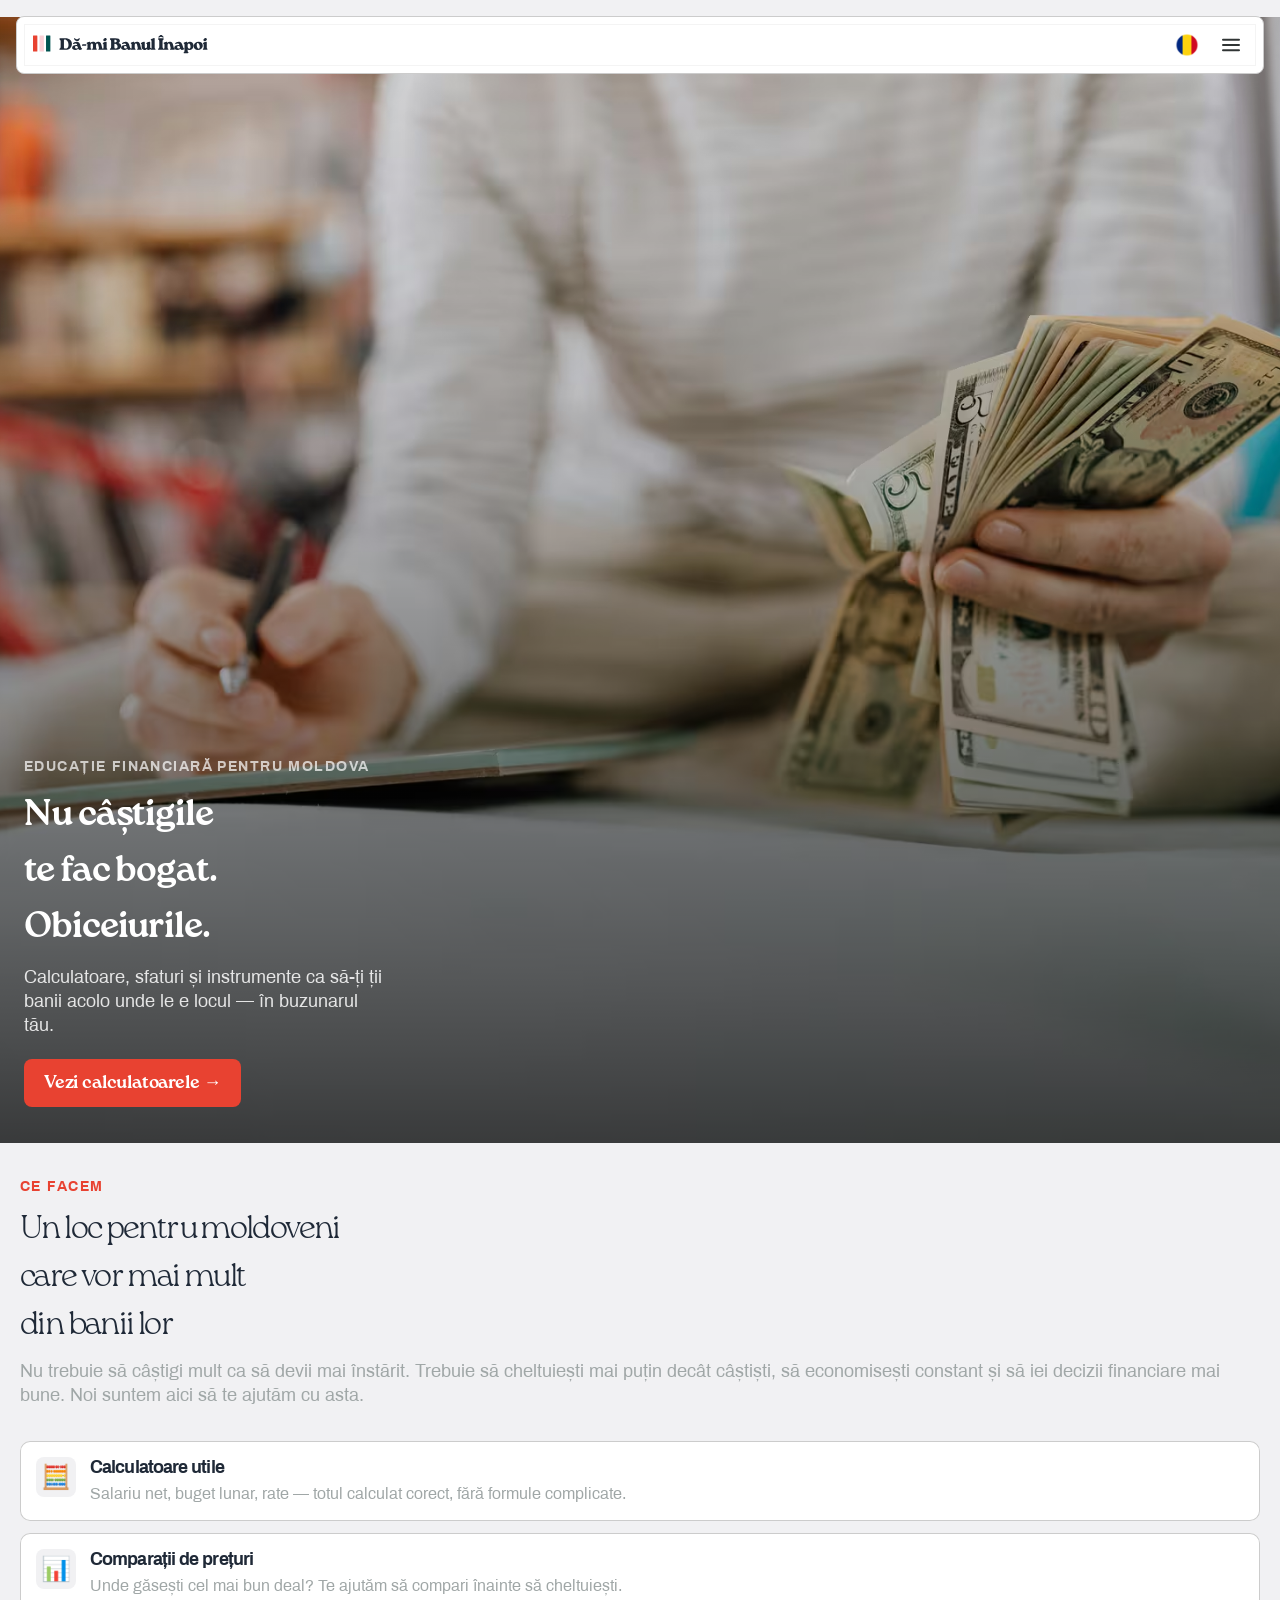
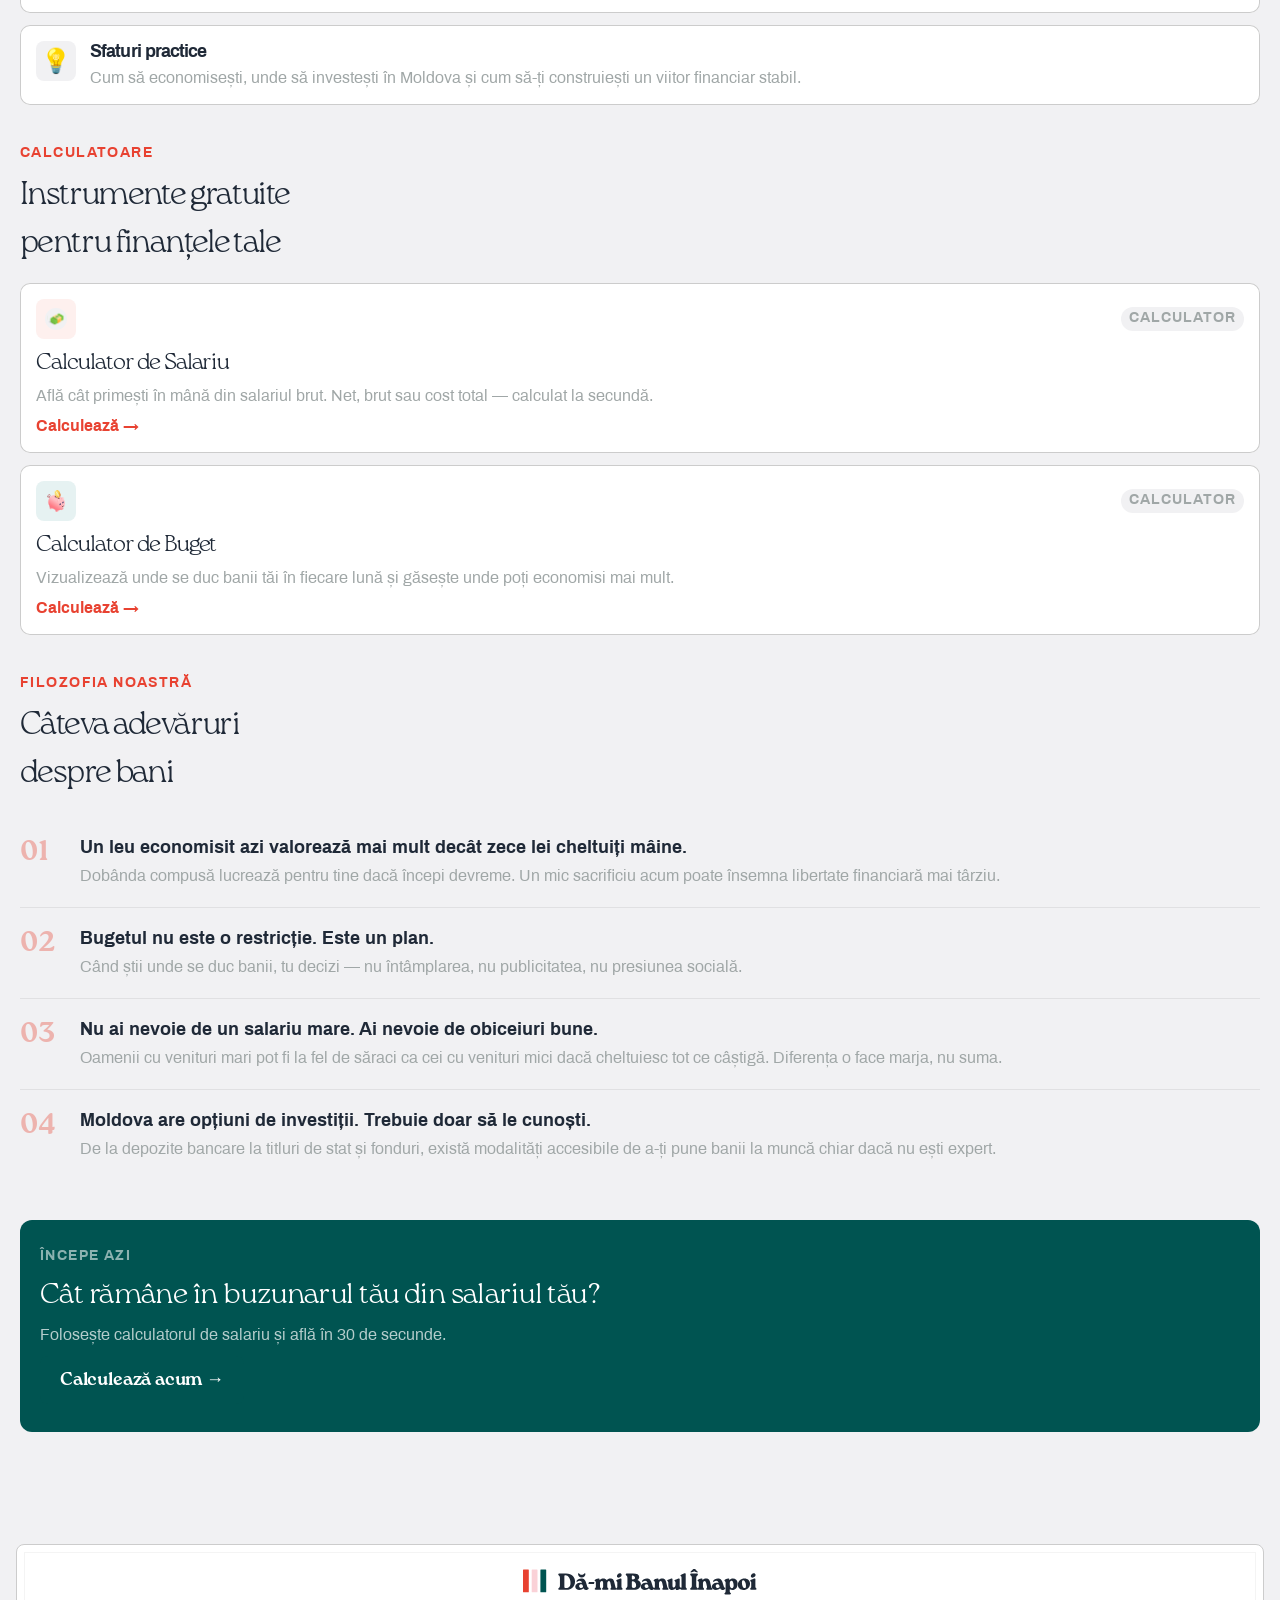
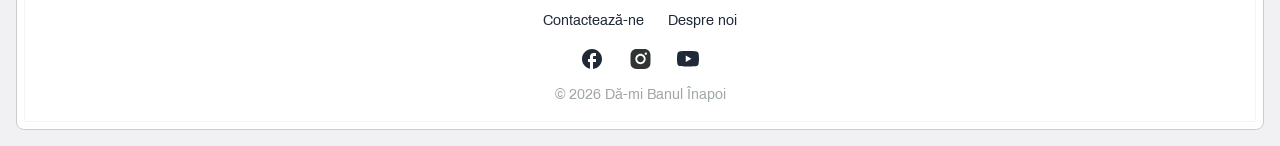
==== commit 00b61c28: "Add files via upload" ====
--- a/index.html
+++ b/index.html
@@ -1,220 +1,220 @@
-<!DOCTYPE html>
-<html lang="ro">
-
-<head>
-    <meta charset="UTF-8">
-    <meta name="viewport" content="width=device-width, initial-scale=1.0">
-    <title>Dă-mi Banul Înapoi – Educație financiară pentru Moldova</title>
-    <link rel="stylesheet" href="css/style.css">
-    <link rel="stylesheet" href="css/landing.css">
-    <link rel="icon" type="image/svg+xml" href="images/logo-small.svg">
-</head>
-
-<body>
-
-<!-- Header -->
-<header class="header">
-    <div class="left">
-        <a href="index.html">
-            <img src="images/logo-text.svg" class="logo">
-        </a>
-    </div>
-    <div class="right">
-        <div class="lang-dropdown">
-            <button class="lang-btn" id="langBtn">
-                <img src="images/flag-romania.svg" id="langFlag">
-            </button>
-            <div class="lang-menu" id="langMenu">
-                <button class="lang-option" data-lang="RO">
-                    <img src="images/flag-romania.svg">
-                    <span>Română</span>
-                </button>
-                <button class="lang-option" data-lang="RU">
-                    <img src="images/flag-russia.svg">
-                    <span>Русский</span>
-                </button>
-            </div>
-        </div>
-        <img src="images/menu.svg" class="menu">
-    </div>
-</header>
-
-<!-- HERO -->
-<section class="lp-hero">
-    <div class="lp-hero-img">
-        <picture>
-            <source type="image/avif" srcset="
-                images/hero-480.avif 480w,
-                images/hero-768.avif 768w,
-                images/hero-1200.avif 1200w,
-                images/hero-1920.avif 1920w">
-            <source type="image/webp" srcset="
-                images/hero-480.webp 480w,
-                images/hero-768.webp 768w,
-                images/hero-1200.webp 1200w,
-                images/hero-1920.webp 1920w">
-            <img
-                src="images/hero-768.webp"
-                alt="Hero"
-                width="768"
-                height="500"
-                loading="eager"
-                fetchpriority="high"
-            >
-        </picture>
-        <div class="lp-hero-overlay"></div>
-    </div>
-
-    <div class="lp-hero-content">
-        <p class="lp-eyebrow">educație financiară pentru Moldova</p>
-        <h1 class="lp-headline">Nu câștigile<br>te fac bogat.<br>Obiceiurile.</h1>
-        <p class="lp-subhead">Calculatoare, sfaturi și instrumente ca să-ți ții banii acolo unde le e locul — în buzunarul tău.</p>
-        <a href="calculatoare.html" class="lp-cta">Vezi calculatoarele →</a>
-    </div>
-</section>
-
-<!-- WHAT WE DO -->
-<div class="lp-body">
-
-    <section class="lp-mission">
-        <p class="lp-section-label">ce facem</p>
-        <h2>Un loc pentru moldoveni<br>care vor mai mult<br>din banii lor</h2>
-        <p class="lp-mission-text">Nu trebuie să câștigi mult ca să devii mai înstărit. Trebuie să cheltuiești mai puțin decât câștiști, să economisești constant și să iei decizii financiare mai bune. Noi suntem aici să te ajutăm cu asta.</p>
-    </section>
-
-    <!-- PILLARS -->
-    <section class="lp-pillars">
-        <div class="lp-pillar">
-            <div class="lp-pillar-icon">🧮</div>
-            <h3 class="lp-pillar-title">Calculatoare utile</h3>
-            <p class="lp-pillar-text">Salariu net, buget lunar, rate — totul calculat corect, fără formule complicate.</p>
-        </div>
-        <div class="lp-pillar">
-            <div class="lp-pillar-icon">📊</div>
-            <h3 class="lp-pillar-title">Comparații de prețuri</h3>
-            <p class="lp-pillar-text">Unde găsești cel mai bun deal? Te ajutăm să compari înainte să cheltuiești.</p>
-        </div>
-        <div class="lp-pillar">
-            <div class="lp-pillar-icon">💡</div>
-            <h3 class="lp-pillar-title">Sfaturi practice</h3>
-            <p class="lp-pillar-text">Cum să economisești, unde să investești în Moldova și cum să-ți construiești un viitor financiar stabil.</p>
-        </div>
-    </section>
-
-    <!-- CALCULATORS -->
-    <section class="lp-section">
-        <p class="lp-section-label">calculatoare</p>
-        <h2>Instrumente gratuite<br>pentru finanțele tale</h2>
-
-        <div class="lp-cards">
-
-            <a href="calculator-de-salariu.html" class="lp-card">
-                <div class="lp-card-top">
-                    <div class="lp-card-icon-wrap">
-                        <img src="images/venit.svg" alt="" class="lp-card-icon">
-                    </div>
-                    <span class="lp-card-tag">Calculator</span>
-                </div>
-                <h3 class="lp-card-title">Calculator de Salariu</h3>
-                <p class="lp-card-desc">Află cât primești în mână din salariul brut. Net, brut sau cost total — calculat la secundă.</p>
-                <span class="lp-card-link">Calculează →</span>
-            </a>
-
-            <a href="calculator-de-buget.html" class="lp-card">
-                <div class="lp-card-top">
-                    <div class="lp-card-icon-wrap lp-card-icon-wrap--green">
-                        <img src="images/economisiri.png" alt="" class="lp-card-icon">
-                    </div>
-                    <span class="lp-card-tag">Calculator</span>
-                </div>
-                <h3 class="lp-card-title">Calculator de Buget</h3>
-                <p class="lp-card-desc">Vizualizează unde se duc banii tăi în fiecare lună și găsește unde poți economisi mai mult.</p>
-                <span class="lp-card-link">Calculează →</span>
-            </a>
-
-        </div>
-    </section>
-
-    <!-- MONEY PRINCIPLES -->
-    <section class="lp-principles">
-        <p class="lp-section-label">filozofia noastră</p>
-        <h2>Câteva adevăruri<br>despre bani</h2>
-
-        <div class="lp-principle-list">
-
-            <div class="lp-principle">
-                <span class="lp-principle-num">01</span>
-                <div>
-                    <p class="lp-principle-title">Un leu economisit azi valorează mai mult decât zece lei cheltuiți mâine.</p>
-                    <p class="lp-principle-body">Dobânda compusă lucrează pentru tine dacă începi devreme. Un mic sacrificiu acum poate însemna libertate financiară mai târziu.</p>
-                </div>
-            </div>
-
-            <div class="lp-divider"></div>
-
-            <div class="lp-principle">
-                <span class="lp-principle-num">02</span>
-                <div>
-                    <p class="lp-principle-title">Bugetul nu este o restricție. Este un plan.</p>
-                    <p class="lp-principle-body">Când știi unde se duc banii, tu decizi — nu întâmplarea, nu publicitatea, nu presiunea socială.</p>
-                </div>
-            </div>
-
-            <div class="lp-divider"></div>
-
-            <div class="lp-principle">
-                <span class="lp-principle-num">03</span>
-                <div>
-                    <p class="lp-principle-title">Nu ai nevoie de un salariu mare. Ai nevoie de obiceiuri bune.</p>
-                    <p class="lp-principle-body">Oamenii cu venituri mari pot fi la fel de săraci ca cei cu venituri mici dacă cheltuiesc tot ce câștigă. Diferența o face marja, nu suma.</p>
-                </div>
-            </div>
-
-            <div class="lp-divider"></div>
-
-            <div class="lp-principle">
-                <span class="lp-principle-num">04</span>
-                <div>
-                    <p class="lp-principle-title">Moldova are opțiuni de investiții. Trebuie doar să le cunoști.</p>
-                    <p class="lp-principle-body">De la depozite bancare la titluri de stat și fonduri, există modalități accesibile de a-ți pune banii la muncă chiar dacă nu ești expert.</p>
-                </div>
-            </div>
-
-        </div>
-    </section>
-
-    <!-- CTA BANNER -->
-    <section class="lp-banner">
-        <p class="lp-banner-label">începe azi</p>
-        <h2 class="lp-banner-title">Cât rămâne în buzunarul tău din salariul tău?</h2>
-        <p class="lp-banner-sub">Folosește calculatorul de salariu și află în 30 de secunde.</p>
-        <a href="calculator-de-salariu.html" class="lp-cta lp-cta--dark">Calculează acum →</a>
-    </section>
-
-</div>
-
-<!-- Footer -->
-<footer class="footer">
-    <img src="images/logo-text.svg" alt="Dă-mi Banul Înapoi" class="footer-logo">
-    <div class="footer-links">
-        <a href="#">Contactează-ne</a>
-        <a href="#">Despre noi</a>
-    </div>
-    <div class="social-icons">
-        <a href="https://www.facebook.com/damibanulinapoi/">
-            <img src="images/facebook.svg" alt="Facebook">
-        </a>
-        <a href="https://www.instagram.com/damibanulinapoi/">
-            <img src="images/instagram.svg" alt="Instagram">
-        </a>
-        <a href="https://www.youtube.com/@damibanulinapoi/">
-            <img src="images/youtube.svg" alt="YouTube">
-        </a>
-    </div>
-    <p class="footer-copy">© 2026 Dă-mi Banul Înapoi</p>
-</footer>
-
-<script src="js/script.js"></script>
-
-</body>
+<!DOCTYPE html>
+<html lang="ro">
+
+<head>
+    <meta charset="UTF-8">
+    <meta name="viewport" content="width=device-width, initial-scale=1.0">
+    <title>Dă-mi Banul Înapoi – Educație financiară pentru Moldova</title>
+    <link rel="stylesheet" href="css/style.css">
+    <link rel="stylesheet" href="css/landing.css">
+    <link rel="icon" type="image/svg+xml" href="images/logo-small.svg">
+</head>
+
+<body>
+
+<!-- Header -->
+<header class="header">
+    <div class="left">
+        <a href="index.html">
+            <img src="images/logo-text.svg" class="logo">
+        </a>
+    </div>
+    <div class="right">
+        <div class="lang-dropdown">
+            <button class="lang-btn" id="langBtn">
+                <img src="images/flag-romania.svg" id="langFlag">
+            </button>
+            <div class="lang-menu" id="langMenu">
+                <button class="lang-option" data-lang="RO">
+                    <img src="images/flag-romania.svg">
+                    <span>Română</span>
+                </button>
+                <button class="lang-option" data-lang="RU">
+                    <img src="images/flag-russia.svg">
+                    <span>Русский</span>
+                </button>
+            </div>
+        </div>
+        <img src="images/menu-open.svg" class="menu">
+    </div>
+</header>
+
+<!-- HERO -->
+<section class="lp-hero">
+    <div class="lp-hero-img">
+        <picture>
+            <source type="image/avif" srcset="
+                images/hero-480.avif 480w,
+                images/hero-768.avif 768w,
+                images/hero-1200.avif 1200w,
+                images/hero-1920.avif 1920w">
+            <source type="image/webp" srcset="
+                images/hero-480.webp 480w,
+                images/hero-768.webp 768w,
+                images/hero-1200.webp 1200w,
+                images/hero-1920.webp 1920w">
+            <img
+                src="images/hero-768.webp"
+                alt="Hero"
+                width="768"
+                height="500"
+                loading="eager"
+                fetchpriority="high"
+            >
+        </picture>
+        <div class="lp-hero-overlay"></div>
+    </div>
+
+    <div class="lp-hero-content">
+        <p class="lp-eyebrow">educație financiară pentru Moldova</p>
+        <h1 class="lp-headline">Nu câștigile<br>te fac bogat.<br>Obiceiurile.</h1>
+        <p class="lp-subhead">Calculatoare, sfaturi și instrumente ca să-ți ții banii acolo unde le e locul — în buzunarul tău.</p>
+        <a href="calculatoare.html" class="lp-cta">Vezi calculatoarele →</a>
+    </div>
+</section>
+
+<!-- WHAT WE DO -->
+<div class="lp-body">
+
+    <section class="lp-mission">
+        <p class="lp-section-label">ce facem</p>
+        <h2>Un loc pentru moldoveni<br>care vor mai mult<br>din banii lor</h2>
+        <p class="lp-mission-text">Nu trebuie să câștigi mult ca să devii mai înstărit. Trebuie să cheltuiești mai puțin decât câștiști, să economisești constant și să iei decizii financiare mai bune. Noi suntem aici să te ajutăm cu asta.</p>
+    </section>
+
+    <!-- PILLARS -->
+    <section class="lp-pillars">
+        <div class="lp-pillar">
+            <div class="lp-pillar-icon">🧮</div>
+            <h3 class="lp-pillar-title">Calculatoare utile</h3>
+            <p class="lp-pillar-text">Salariu net, buget lunar, rate — totul calculat corect, fără formule complicate.</p>
+        </div>
+        <div class="lp-pillar">
+            <div class="lp-pillar-icon">📊</div>
+            <h3 class="lp-pillar-title">Comparații de prețuri</h3>
+            <p class="lp-pillar-text">Unde găsești cel mai bun deal? Te ajutăm să compari înainte să cheltuiești.</p>
+        </div>
+        <div class="lp-pillar">
+            <div class="lp-pillar-icon">💡</div>
+            <h3 class="lp-pillar-title">Sfaturi practice</h3>
+            <p class="lp-pillar-text">Cum să economisești, unde să investești în Moldova și cum să-ți construiești un viitor financiar stabil.</p>
+        </div>
+    </section>
+
+    <!-- CALCULATORS -->
+    <section class="lp-section">
+        <p class="lp-section-label">calculatoare</p>
+        <h2>Instrumente gratuite<br>pentru finanțele tale</h2>
+
+        <div class="lp-cards">
+
+            <a href="calculator-de-salariu.html" class="lp-card">
+                <div class="lp-card-top">
+                    <div class="lp-card-icon-wrap">
+                        <img src="images/venit.svg" alt="" class="lp-card-icon">
+                    </div>
+                    <span class="lp-card-tag">Calculator</span>
+                </div>
+                <h3 class="lp-card-title">Calculator de Salariu</h3>
+                <p class="lp-card-desc">Află cât primești în mână din salariul brut. Net, brut sau cost total — calculat la secundă.</p>
+                <span class="lp-card-link">Calculează →</span>
+            </a>
+
+            <a href="calculator-de-buget.html" class="lp-card">
+                <div class="lp-card-top">
+                    <div class="lp-card-icon-wrap lp-card-icon-wrap--green">
+                        <img src="images/economisiri.png" alt="" class="lp-card-icon">
+                    </div>
+                    <span class="lp-card-tag">Calculator</span>
+                </div>
+                <h3 class="lp-card-title">Calculator de Buget</h3>
+                <p class="lp-card-desc">Vizualizează unde se duc banii tăi în fiecare lună și găsește unde poți economisi mai mult.</p>
+                <span class="lp-card-link">Calculează →</span>
+            </a>
+
+        </div>
+    </section>
+
+    <!-- MONEY PRINCIPLES -->
+    <section class="lp-principles">
+        <p class="lp-section-label">filozofia noastră</p>
+        <h2>Câteva adevăruri<br>despre bani</h2>
+
+        <div class="lp-principle-list">
+
+            <div class="lp-principle">
+                <span class="lp-principle-num">01</span>
+                <div>
+                    <p class="lp-principle-title">Un leu economisit azi valorează mai mult decât zece lei cheltuiți mâine.</p>
+                    <p class="lp-principle-body">Dobânda compusă lucrează pentru tine dacă începi devreme. Un mic sacrificiu acum poate însemna libertate financiară mai târziu.</p>
+                </div>
+            </div>
+
+            <div class="lp-divider"></div>
+
+            <div class="lp-principle">
+                <span class="lp-principle-num">02</span>
+                <div>
+                    <p class="lp-principle-title">Bugetul nu este o restricție. Este un plan.</p>
+                    <p class="lp-principle-body">Când știi unde se duc banii, tu decizi — nu întâmplarea, nu publicitatea, nu presiunea socială.</p>
+                </div>
+            </div>
+
+            <div class="lp-divider"></div>
+
+            <div class="lp-principle">
+                <span class="lp-principle-num">03</span>
+                <div>
+                    <p class="lp-principle-title">Nu ai nevoie de un salariu mare. Ai nevoie de obiceiuri bune.</p>
+                    <p class="lp-principle-body">Oamenii cu venituri mari pot fi la fel de săraci ca cei cu venituri mici dacă cheltuiesc tot ce câștigă. Diferența o face marja, nu suma.</p>
+                </div>
+            </div>
+
+            <div class="lp-divider"></div>
+
+            <div class="lp-principle">
+                <span class="lp-principle-num">04</span>
+                <div>
+                    <p class="lp-principle-title">Moldova are opțiuni de investiții. Trebuie doar să le cunoști.</p>
+                    <p class="lp-principle-body">De la depozite bancare la titluri de stat și fonduri, există modalități accesibile de a-ți pune banii la muncă chiar dacă nu ești expert.</p>
+                </div>
+            </div>
+
+        </div>
+    </section>
+
+    <!-- CTA BANNER -->
+    <section class="lp-banner">
+        <p class="lp-banner-label">începe azi</p>
+        <h2 class="lp-banner-title">Cât rămâne în buzunarul tău din salariul tău?</h2>
+        <p class="lp-banner-sub">Folosește calculatorul de salariu și află în 30 de secunde.</p>
+        <a href="calculator-de-salariu.html" class="lp-cta lp-cta--dark">Calculează acum →</a>
+    </section>
+
+</div>
+
+<!-- Footer -->
+<footer class="footer">
+    <img src="images/logo-text.svg" alt="Dă-mi Banul Înapoi" class="footer-logo">
+    <div class="footer-links">
+        <a href="despre.html#contact">Contactează-ne</a>
+        <a href="despre.html">Despre noi</a>
+    </div>
+    <div class="social-icons">
+        <a href="https://www.facebook.com/damibanulinapoi/">
+            <img src="images/facebook.svg" alt="Facebook">
+        </a>
+        <a href="https://www.instagram.com/damibanulinapoi/">
+            <img src="images/instagram.svg" alt="Instagram">
+        </a>
+        <a href="https://www.youtube.com/@damibanulinapoi/">
+            <img src="images/youtube.svg" alt="YouTube">
+        </a>
+    </div>
+    <p class="footer-copy">© 2026 Dă-mi Banul Înapoi</p>
+</footer>
+
+<script src="js/script.js"></script>
+
+</body>
 </html>
--- a/css/style.css
+++ b/css/style.css
@@ -20,9 +20,42 @@
 @font-face {
     font-family: 'Archivo';
     src: url('../fonts/Archivo-Regular.ttf') format('truetype');
-    font-weight: normal;
+    font-weight: 400;
     font-style: normal;
 }
+
+@font-face {
+    font-family: 'Archivo';
+    src: url('../fonts/Archivo-Bold.ttf') format('truetype');
+    font-weight: 700;
+    font-style: normal;
+}
+
+:root {
+    --font-body:    "Archivo", sans-serif;
+    --font-display: "Roca One", serif;
+
+    --fs-h1: 36.49px;  --lh-h1: 56px;
+    --fs-h2: 32.44px;  --lh-h2: 48px;
+    --fs-h3: 28.83px;  --lh-h3: 40px;
+    --fs-h4: 25.63px;  --lh-h4: 40px;
+    --fs-h5: 22.78px;  --lh-h5: 32px;
+    --fs-h6: 20.25px;  --lh-h6: 32px;
+    --fs-body1: 18px;  --lh-body1: 24px;
+    --fs-body2: 16px;  --lh-body2: 20px;
+    --fs-small: 14.22px; --lh-small: 18px;
+}
+
+h1, h3, h4, h5 {
+    font-family: var(--font-display);
+    font-weight: 400;
+    letter-spacing: -0.05em;
+    color: var(--color-text-primary);
+}
+h1 { font-size: var(--fs-h1); line-height: var(--lh-h1); }
+h3 { font-size: var(--fs-h3); line-height: var(--lh-h3); }
+h4 { font-size: var(--fs-h4); line-height: var(--lh-h4); }
+h5 { font-size: var(--fs-h5); line-height: var(--lh-h5); }
 
 h1, h2, h3, h4, h5, h6, p {
     margin: 0;
@@ -31,59 +64,75 @@
 }
 
 h2 {
-    font-size: 25.23px;
-    line-height: 32px;
-    font-family: "Roca One", serif;
+    font-size: var(--fs-h2);
+    line-height: var(--lh-h2);
+    font-family: var(--font-display);
     font-weight: 400;
     letter-spacing: -0.05em;
     color: var(--color-text-primary);
 }
 
 h6 {
-    font-size: 15.75px;
-    line-height: 20px;
-    font-family: "Archivo", sans-serif;
+    font-size: var(--fs-h6);
+    line-height: var(--lh-h6);
+    font-family: var(--font-body);
     font-weight: normal;
     color: var(--color-text-primary);
 }
 
 .body1 {
-    font-size: 14px;
-    line-height: 16px;
-    font-family: "Archivo", sans-serif;
+    font-size: var(--fs-body1);
+    line-height: var(--lh-body1);
+    font-family: var(--font-body);
     font-weight: normal;
     color: var(--color-text-primary);
 }
 
-.body1-bold {
-    font-size: 14px;
-    line-height: 16px;
-    font-family: "Archivo", sans-serif;
+.body2-bold {
+    font-size: var(--fs-body2);
+    line-height: var(--lh-body2);
+    font-family: var(--font-body);
     font-weight: normal;
     color: var(--color-text-primary);
     font-weight: bold;
 }
 
-.body1-secondary {
-    font-size: 14px;
-    line-height: 16px;
-    font-family: "Archivo", sans-serif;
+.body2-secondary {
+    font-size: var(--fs-body2);
+    line-height: var(--lh-body2);
+    font-family: var(--font-body);
     font-weight: normal;
     color: var(--color-text-secondary);
 }
 
 .body2 {
-    font-size: 12.44px;
-    line-height: 16px;
-    font-family: "Archivo", sans-serif;
+    font-size: var(--fs-body2);
+    line-height: var(--lh-body2);
+    font-family: var(--font-body);
     font-weight: normal;
     color: var(--color-text-primary);
 }
 
-.body2-secondary {
-    font-size: 12.44px;
-    line-height: 16px;
-    font-family: "Archivo", sans-serif;
+.small-secondary {
+    font-size: var(--fs-small);
+    line-height: var(--lh-small);
+    font-family: var(--font-body);
+    font-weight: normal;
+    color: var(--color-text-secondary);
+}
+
+.small {
+    font-size: var(--fs-small);
+    line-height: var(--lh-small);
+    font-family: var(--font-body);
+    font-weight: normal;
+    color: var(--color-text-primary);
+}
+
+.small-secondary {
+    font-size: var(--fs-small);
+    line-height: var(--lh-small);
+    font-family: var(--font-body);
     font-weight: normal;
     color: var(--color-text-secondary);
 }
@@ -116,7 +165,7 @@
 
   background-attachment: fixed;
 
-  font-family: 'Archivo', sans-serif;
+  font-family: var(--font-body);
   margin: 0;
   padding: 0;
   overflow-x: hidden;
@@ -189,6 +238,8 @@
 .menu {
     width: 32px;
     height: 32px;
+    min-width: 32px;
+    object-fit: contain;   /* hamburger and X always fill the same 32x32 box */
     display: block;
     flex-shrink: 0;
 }
@@ -228,7 +279,7 @@
     padding: 8px;
     border-radius: 8px;
     background: var(--color-card);
-    border: 1px solid var(--color-card-border);
+    box-shadow: inset 0 0 0 1px var(--color-card-border);
     z-index: 100;
 }
 
@@ -244,10 +295,19 @@
     gap: 8px;
     width: 100%;
     padding: 8px 8px;
-    border: 1px solid rgba(0,0,0,0.045);
-    background: white;
+    border: none;
+    border-radius: 0;
+    box-shadow: inset 0 0 0 1px rgba(0,0,0,0.045);
+    background: var(--color-card);
     cursor: pointer;
     transition: 0.2s;
+}
+
+.lang-option {
+    font-family: var(--font-body);
+    font-size: var(--fs-body2);
+    line-height: var(--lh-body2);
+    color: var(--color-text-primary);
 }
 
 .lang-option:hover {
@@ -276,42 +336,25 @@
     gap: 24px;
 }
 
-.breadcrumb {
-    display: flex;
-    align-items: center;
-    flex-wrap: wrap;
-    gap: 4px;
-
-    font-family: "Archivo", sans-serif;
-    font-weight: 500;
-    font-size: 12px;
-    line-height: 14px;
-}
-
-.breadcrumb a {
-    font-size: 14px;
-    line-height: 16px;
-    font-family: "Archivo", sans-serif;
-    font-weight: normal;
+/* TOP BACK LINK ("← Calculatoare")
+   .calculator-hero has a 16px gap, so -8px leaves 8px between the link and the title */
+.hero-back {
+    display: inline-block;
+    align-self: flex-start;
+    margin-bottom: -8px;
+    font-family: var(--font-body);
+    font-size: var(--fs-body2);
+    line-height: 24px;
     color: var(--color-orange);
     text-decoration: none;
 }
 
-.breadcrumb a:hover,
-.breadcrumb a:focus,
-.breadcrumb a:active,
-.breadcrumb a:visited {
+.hero-back:hover,
+.hero-back:focus,
+.hero-back:active,
+.hero-back:visited {
     color: var(--color-orange);
     text-decoration: none;
-}
-
-.breadcrumb .separator,
-.breadcrumb span {
-    font-size: 14px;
-    line-height: 16px;
-    font-family: "Archivo", sans-serif;
-    font-weight: normal;
-    color: var(--color-text-secondary);
 }
 
 /* IMAGE BOX */
@@ -345,25 +388,25 @@
 
 .section-break {
   height: 16px;
-  margin: 56px auto;
-  background: #F8F8F9;
+  margin: 40px auto;
+  background: var(--color-card);
   border-radius: 999px;
   box-shadow: inset 0 4px 4px -1px rgba(0, 0, 0, 0.05);
 }
 
 /* CARD SECTION */
 .income-section {
-    padding: 8px;
+    padding: 8px 8px;
     gap: 8px;
     display: flex;
     flex-direction: column;
     background: var(--color-card);
-    border: 1px solid var(--color-card-border);
+    box-shadow: inset 0 0 0 1px var(--color-card-border);
     border-radius: 8px;
-    box-sizing: border-box;
 }
 
 .income-divider {
+    margin: 0px 8px;
     height: 1px;
     background: rgba(0,0,0,0.045);
 }
@@ -384,6 +427,7 @@
     display: flex;
     align-items: center;
     gap: 8px;
+    padding: 8px;
 }
 
 .income-icon {
@@ -399,9 +443,9 @@
 }
 
 .income-description {
-    font-family: "Archivo", sans-serif;
-    font-size: 13px;
-    line-height: 16px;
+    font-family: var(--font-body);
+    font-size: var(--fs-body2);
+    line-height: var(--lh-body2);
     color: var(--color-text-secondary);
 }
 
@@ -413,41 +457,41 @@
 
 /* INPUT */
 .income-input {
-    width: 80px;
-    height: 36px;
+    width: 96px;
+    height: 40px;
     border: 1px solid var(--color-card);
     border-radius: 4px;
     background: var(--color-background);
     box-sizing: border-box;
-    font-family: "Archivo", sans-serif;
-    font-size: 14px;
-    line-height: 16px;
+    font-family: var(--font-body);
+    font-size: var(--fs-body2);
+    line-height: var(--lh-body2);
     color: var(--color-text-primary);
     outline: none;
     flex-shrink: 0;
 
     text-align: right;
 
-    padding: 0 20px 0 4px;
+    padding: 0 24px 0 8px;
 }
 
 .expense-input {
-    width: 80px;
-    height: 36px;
+    width: 96px;
+    height: 40px;
     border: 1px solid var(--color-card);
     border-radius: 4px;
     background: var(--color-background);
     box-sizing: border-box;
-    font-family: "Archivo", sans-serif;
-    font-size: 14px;
-    line-height: 16px;
+    font-family: var(--font-body);
+    font-size: var(--fs-body2);
+    line-height: var(--lh-body2);
     color: var(--color-text-primary);
     outline: none;
     flex-shrink: 0;
 
     text-align: right;
 
-    padding: 0 20px 0 4px;
+    padding: 0 24px 0 8px;
 }
 
 /* remove placeholder styling (no longer needed) */
@@ -459,10 +503,11 @@
 .currency {
     position: absolute;
     right: 4px;
-    font-size: 14px;
+    font-size: var(--fs-body2);
     color: var(--color-text-primary);
     pointer-events: none; /* not clickable */
     user-select: none;
+    line-height: var(--lh-body2);
 }
 
 /* REMOVE NUMBER ARROWS */
@@ -499,7 +544,7 @@
 }
 
 .item {
-    border: 1px solid var(--color-card-border);
+    box-shadow: inset 0 0 0 1px var(--color-card-border);
     border-radius: 8px;
     background: var(--color-card);
     overflow: hidden;
@@ -513,15 +558,36 @@
     cursor: pointer;
 }
 
-.icon {
+/* =====================================================
+   OPEN / CLOSE ICON (plus <-> minus)
+   One shared icon for every open/close control:
+   FAQ questions, "Opțiuni avansate", hamburger sub-menu.
+   The icons are inlined as data URIs, so they work on file://
+   and need no extra files. Color follows the text color.
+===================================================== */
+
+:root {
+    --icon-plus:  url("data:image/svg+xml,%3Csvg xmlns='http://www.w3.org/2000/svg' viewBox='0 0 24 24'%3E%3Cpath d='M12 5v14M5 12h14' fill='none' stroke='black' stroke-width='2' stroke-linecap='round'/%3E%3C/svg%3E");
+    --icon-minus: url("data:image/svg+xml,%3Csvg xmlns='http://www.w3.org/2000/svg' viewBox='0 0 24 24'%3E%3Cpath d='M5 12h14' fill='none' stroke='black' stroke-width='2' stroke-linecap='round'/%3E%3C/svg%3E");
+}
+
+.icon,
+.menu-chevron {
+    display: block;
     width: 24px;
     height: 24px;
     flex-shrink: 0;
-    transition: transform 0.25s ease;
-}
-
-.item.open .icon {
-    transform: rotate(180deg);
+    background-color: currentColor; /* follows the text color */
+    -webkit-mask: var(--icon-plus) no-repeat center / contain;
+    mask: var(--icon-plus) no-repeat center / contain;
+}
+
+/* Open state -> minus */
+.item.open .icon,
+.advanced-wrapper.is-open .icon,
+.menu-item.open .menu-chevron {
+    -webkit-mask: var(--icon-minus) no-repeat center / contain;
+    mask: var(--icon-minus) no-repeat center / contain;
 }
 
 .answer {
@@ -572,9 +638,9 @@
 }
 
 .footer-links a {
-    font-family: 'Archivo', sans-serif;
-    font-size: 12px;
-    line-height: 14px;
+    font-family: var(--font-body);
+    font-size: var(--fs-small);
+    line-height: var(--lh-small);
     color: var(--color-text-primary);
     text-decoration: none;
 }
@@ -596,9 +662,9 @@
 /* Copyright */
 .footer-copy {
     margin-top: 16px;
-    font-family: 'Archivo', sans-serif;
-    font-size: 12px;
-    line-height: 14px;
+    font-family: var(--font-body);
+    font-size: var(--fs-small);
+    line-height: var(--lh-small);
     color: var(--color-text-secondary);
 }
 
@@ -652,10 +718,10 @@
 }
 
 .calc-hint-text {
-    font-family: "Roca One", serif;
+    font-family: var(--font-display);
     font-weight: 700;
-    font-size: 14px;
-    line-height: 16px;
+    font-size: var(--fs-body1);
+    line-height: var(--lh-body1);
     color: var(--color-text-primary);
 }
 
@@ -694,11 +760,10 @@
   display: flex;
   width: 100%;
   padding: 4px;
-  border: 1px solid #ccc;
+  box-shadow: inset 0 0 0 1px #ccc;
   border-radius: 8px;
   background: #fff;
   box-sizing: border-box;
-  gap: 4px;
 }
 
 .segment-item {
@@ -715,18 +780,17 @@
 /* Toggle: no outer border, pill-shaped options (Salariu net | Salariu brut | Salariu total) */
 .salary-row .segment {
   border: none;
+  box-shadow: none;
   background: transparent;
   padding: 0;
-  gap: 4px;
 }
 
 .salary-row .segment-item {
-  border-radius: 999px;
-  padding: 8px 4px;
+  border-radius: 20px;
+  padding: 10px 8px;
 }
 
 .salary-row .segment-item span {
-  font-size: 14px;
   white-space: nowrap;
 }
 
@@ -735,49 +799,77 @@
   background: #FEF0EE;
 }
 
-.body1-red {
-  color: var(--color-orange);
-  font-size: 14px;
-  font-weight: normal;
+.body2-red {
+    color: var(--color-orange);
+    font-size: var(--fs-body2);
+    font-weight: normal;
+    line-height: var(--lh-body2);
+    font-family: var(--font-body);
 }
 
 /* BUTTON */
 .btn {
-    width: calc(100%);
-    height: 40px;
+    width: max-content; 
     background-color: var(--color-orange);
     border: none;
-    border-radius: 8px;
+    border-radius: 20px;
     display: flex;
     align-items: center;
     justify-content: center;
     position: relative;
     cursor: pointer;
-    text-decoration: none; /* removes underline (for <a>) */
-    color: white; /* ensures text doesn't turn blue */
+    text-decoration: none;
+    color: white;
+    padding: 10px 16px; 
+}
+
+.btn-wide {
+    background-color: var(--color-orange);
+    border: none;
+    border-radius: 20px;
+    display: flex;
+    align-items: center;
+    justify-content: center;
+    position: relative;
+    cursor: pointer;
+    text-decoration: none;
+    color: white;
+    padding: 10px 16px; 
+}
+
+/* Calculează + Resetează side by side: equal width, 8px apart */
+.btn-row {
+    display: flex;
+    gap: 8px;
+}
+
+.btn-row .btn-wide {
+    flex: 1 1 0;
+    min-width: 0;
+}
+
+/* Resetează: light pink pill, orange regular text, grey ring (as in the design) */
+.btn-reset {
+    background-color: #FEF0EE;
+    box-shadow: inset 0 0 0 1px var(--color-card-border), inset 0 0 0 4px var(--color-card);
+}
+
+.btn-reset .btn-text {
+    color: var(--color-orange);
+    font-weight: 400;
 }
 
 .btn-text {
-    font-family: "Roca One", serif;
+    font-family: var(--font-body);
     font-weight: 700;
-    font-size: 16px;
-    line-height: 16px;
+    font-size: var(--fs-body2);
+    line-height: var(--lh-body2);
     color: white;
 }
 
-/* Disabled (e.g. no amount entered yet) */
 .btn:disabled {
     background-color: var(--color-text-disabled);
     cursor: not-allowed;
-}
-
-.btn-icon {
-    width: 20px;
-    height: 20px;
-    position: absolute;
-    right: 10px;
-    top: 50%;
-    transform: translateY(-50%);
 }
 
 /* RESULTS */
@@ -814,10 +906,9 @@
 .advanced-box {
     display: flex;
     flex-direction: column;
-    gap: 8px;
-    padding: 9px;
-    border: 1px solid var(--color-card-border);
-    border-radius: 8px;
+    padding: 8px;
+    box-shadow: inset 0 0 0 1px var(--color-card-border);
+    border-radius: 4px;
     background: var(--color-card);
 }
 
@@ -831,13 +922,11 @@
     background: transparent;
     cursor: pointer;
     text-align: left;
-}
-
+    color: var(--color-text-primary);
+}
+
+/* The plus/minus itself comes from the shared .icon rule above */
 .advanced-icon {
-    font-family: "Archivo", sans-serif;
-    font-size: 24px;
-    line-height: 16px;
-    color: var(--color-text-primary);
     margin-left: auto;
 }
 
@@ -863,18 +952,19 @@
 
 .advanced-row select,
 .advanced-row input {
-    width: 120px;
-    height: 32px;
+    width: 132px;
+    height: 40px;
 
     border: 1px solid var(--color-card-border);
     border-radius: 4px;
     background: var(--color-card);
 
-    font-family: "Archivo", sans-serif;
-    font-size: 14px;
+    font-family: var(--font-body);
+    font-size: var(--fs-body2);
     color: var(--color-text-primary);
 
     padding: 0 8px;
+    line-height: var(--lh-body2);
 }
 
 /* Typed fields with a unit (%, lei, pers.): right-aligned like the main inputs */
@@ -884,7 +974,7 @@
 
 .advanced-row .input-wrapper input {
     text-align: right;
-    padding: 0 26px 0 8px;
+    padding: 0 36px 0 8px;
     outline: none;
 }
 
@@ -892,8 +982,10 @@
    numbers all end 8px before it -> identical spacing in every field */
 .advanced-row .input-wrapper .currency {
     right: auto;
-    left: calc(100% - 18px);
+    left: calc(100% - 28px);
     text-align: left;
+    font-size: var(--fs-body2);
+    line-height: var(--lh-body2);
 }
 
 /* dropdown values right-aligned too, with a small custom arrow */
@@ -915,7 +1007,7 @@
 
 /* Overview of current values (hidden while expanded) */
 .advanced-overview {
-    line-height: 18px;
+    line-height: var(--lh-body2);
 }
 
 .advanced-wrapper.is-open .advanced-overview {
@@ -937,7 +1029,7 @@
     display: flex;
     gap: 4px;
     padding: 4px;
-    border: 1px solid #ccc;
+    box-shadow: inset 0 0 0 1px #ccc;
     border-radius: 999px;
     background: #fff;
     box-sizing: border-box;
@@ -955,9 +1047,10 @@
     transition: 0.2s ease;
     user-select: none;
     background: transparent;
-    font-size: 13px;
-    font-family: "Archivo", sans-serif;
+    font-size: var(--fs-small);
+    font-family: var(--font-body);
     color: var(--color-text-secondary);
+    line-height: var(--lh-small);
 }
 
 .tab-item.active {
@@ -985,9 +1078,9 @@
 }
 
 .invest-row label {
-    font-size: 14px;
-    line-height: 16px;
-    font-family: "Archivo", sans-serif;
+    font-size: var(--fs-body1);
+    line-height: var(--lh-body1);
+    font-family: var(--font-body);
     color: var(--color-text-primary);
     flex: 1;
 }
@@ -1000,18 +1093,19 @@
 }
 
 .invest-input {
-    width: 110px;
+    width: 120px;
     height: 36px;
     border: 1px solid var(--color-card-border);
     border-radius: 4px;
     background: var(--color-background);
     box-sizing: border-box;
-    font-family: "Archivo", sans-serif;
-    font-size: 14px;
+    font-family: var(--font-body);
+    font-size: var(--fs-body1);
     color: var(--color-text-primary);
     outline: none;
     text-align: right;
-    padding: 0 30px 0 4px;
+    padding: 0 38px 0 8px;
+    line-height: var(--lh-body1);
 }
 
 .invest-input:focus {
@@ -1026,10 +1120,11 @@
 .invest-suffix {
     position: absolute;
     right: 6px;
-    font-size: 13px;
+    font-size: var(--fs-small);
     color: var(--color-text-secondary);
     pointer-events: none;
     user-select: none;
+    line-height: var(--lh-small);
 }
 
 .invest-select {
@@ -1037,13 +1132,14 @@
     border: 1px solid var(--color-card-border);
     border-radius: 4px;
     padding: 0 8px;
-    font-size: 13px;
-    font-family: "Archivo", sans-serif;
+    font-size: var(--fs-body2);
+    font-family: var(--font-body);
     background: var(--color-background);
     color: var(--color-text-primary);
     outline: none;
-    width: 150px;
+    width: 160px;
     flex-shrink: 0;
+    line-height: var(--lh-body2);
 }
 
 /* Radio-style choice (contribute at beginning/end) */
@@ -1072,17 +1168,19 @@
 }
 
 .radio-option span {
-    font-size: 13px;
-    font-family: "Archivo", sans-serif;
-    color: var(--color-text-primary);
+    font-size: var(--fs-body2);
+    font-family: var(--font-body);
+    color: var(--color-text-primary);
+    line-height: var(--lh-body2);
 }
 
 .section-label {
-    font-size: 12px;
-    font-family: "Archivo", sans-serif;
+    font-size: var(--fs-small);
+    font-family: var(--font-body);
     color: var(--color-text-secondary);
     text-transform: uppercase;
     letter-spacing: 0.04em;
+    line-height: var(--lh-small);
 }
 
 /* ---- RESULTS ---- */
@@ -1102,16 +1200,18 @@
 }
 
 .result-highlight .result-label {
-    font-size: 12px;
-    font-family: "Archivo", sans-serif;
+    font-size: var(--fs-small);
+    font-family: var(--font-body);
     color: rgba(255,255,255,0.8);
+    line-height: var(--lh-small);
 }
 
 .result-highlight .result-value {
-    font-family: "Roca One", serif;
-    font-size: 24px;
+    font-family: var(--font-display);
+    font-size: var(--fs-h3);
     font-weight: 700;
     color: #fff;
+    line-height: var(--lh-h3);
 }
 
 .result-rows {
@@ -1119,7 +1219,7 @@
     flex-direction: column;
     gap: 0;
     background: var(--color-card);
-    border: 1px solid var(--color-card-border);
+    box-shadow: inset 0 0 0 1px var(--color-card-border);
     border-radius: 8px;
     overflow: hidden;
 }
@@ -1135,10 +1235,11 @@
 .result-line:last-child { border-bottom: none; }
 
 .result-line .result-value {
-    font-family: "Archivo", sans-serif;
-    font-size: 14px;
+    font-family: var(--font-body);
+    font-size: var(--fs-body1);
     font-weight: bold;
     color: var(--color-text-primary);
+    line-height: var(--lh-body1);
 }
 
 /* Pie chart + legend */
@@ -1195,9 +1296,10 @@
 .legend-dot.interest  { background: #E84231; }
 
 .legend-item span {
-    font-size: 12px;
-    font-family: "Archivo", sans-serif;
+    font-size: var(--fs-small);
+    font-family: var(--font-body);
     color: var(--color-text-secondary);
+    line-height: var(--lh-small);
 }
 
 /* Vertical bar (stick) chart */
@@ -1217,15 +1319,16 @@
     justify-content: flex-end;
     gap: 6px;
     flex: 1;
-    min-width: 28px;
+    min-width: 64px;
     height: 100%;
 }
 
 .stick-value {
-    font-size: 10px;
-    font-family: "Archivo", sans-serif;
+    font-size: var(--fs-small);
+    font-family: var(--font-body);
     color: var(--color-text-primary);
     white-space: nowrap;
+    line-height: var(--lh-small);
 }
 
 .stick-track {
@@ -1242,10 +1345,11 @@
 .stick-interest { width: 100%; background: #E84231; }
 
 .stick-label {
-    font-size: 10px;
-    font-family: "Archivo", sans-serif;
+    font-size: var(--fs-small);
+    font-family: var(--font-body);
     color: var(--color-text-secondary);
     white-space: nowrap;
+    line-height: var(--lh-small);
 }
 
 /* Schedule table */
@@ -1253,7 +1357,7 @@
     display: flex;
     gap: 4px;
     padding: 4px;
-    border: 1px solid #ccc;
+    box-shadow: inset 0 0 0 1px #ccc;
     border-radius: 999px;
     background: #fff;
     box-sizing: border-box;
@@ -1267,9 +1371,10 @@
     cursor: pointer;
     transition: 0.2s ease;
     user-select: none;
-    font-size: 13px;
-    font-family: "Archivo", sans-serif;
+    font-size: var(--fs-small);
+    font-family: var(--font-body);
     color: var(--color-text-secondary);
+    line-height: var(--lh-small);
 }
 
 .schedule-toggle .freq-item.active {
@@ -1280,16 +1385,18 @@
 
 .schedule-table-wrap {
     overflow-x: auto;
-    border: 1px solid var(--color-card-border);
+    outline: 1px solid var(--color-card-border);
+    outline-offset: -1px;
     border-radius: 8px;
 }
 
 table.schedule-table {
     width: 100%;
     border-collapse: collapse;
-    font-family: "Archivo", sans-serif;
-    font-size: 12.5px;
+    font-family: var(--font-body);
+    font-size: var(--fs-small);
     min-width: 480px;
+    line-height: var(--lh-small);
 }
 
 table.schedule-table th {
@@ -1335,24 +1442,29 @@
 }
 
 /* Header while the menu is open: full width, flat, divider underneath */
+/* Padding is chosen so the logo, flag and menu icon stay exactly where they were:
+   normal header = 16px margin + 1px border + 16px side padding (33px) / 8px top padding (25px).
+   Total height 25 + 40 + 24 + 1 = 90px (the overlay below starts at 90px). */
 .header.menu-open {
     position: fixed;
     top: 0;
     left: 0;
     right: 0;
     margin: 0;
-    padding: 24px 32px;
+    padding: 25px 33px 24px;
     border: none;
     border-bottom: 1px solid var(--color-card-border);
     border-radius: 0;
-    outline: none;
+    /* Inner line: 9px in from every edge of the bar, same as the normal header */
+    outline: 1px solid rgba(0,0,0,0.045);
+    outline-offset: -9px;
 }
 
 /* Full-screen panel under the header */
 .menu-overlay {
     display: none;
     position: fixed;
-    top: 88px;
+    top: 90px;
     left: 0;
     right: 0;
     bottom: 0;
@@ -1399,16 +1511,7 @@
     cursor: pointer;
 }
 
-.menu-chevron {
-    width: 24px;
-    height: 24px;
-    flex-shrink: 0;
-    transition: transform 0.25s ease;
-}
-
-.menu-item.open .menu-chevron {
-    transform: rotate(180deg);
-}
+/* The plus/minus on the sub-menu row comes from the shared .menu-chevron rule above */
 
 /* Sub-list (e.g. the calculators) */
 .menu-sub {
@@ -1435,6 +1538,18 @@
     color: var(--color-orange);
 }
 
+/* "Pe scurt": rows sit 8px from the card edges, 8px apart */
+.calculator-categorie > .item:has(> .result-row) {
+    display: flex;
+    flex-direction: column;
+    gap: 8px;
+    padding: 8px;
+}
+
+.calculator-categorie > .item:has(> .result-row) .income-divider {
+    margin: 0;
+}
+
 /* "Ce e asta?" link under the 50-30-20 title */
 .rule-link {
     display: inline-block;
@@ -1448,7 +1563,8 @@
 
 /* 50-30-20 check: three equal boxes, only the numbers change */
 .rule-card {
-    border: 1px solid var(--color-card-border);
+    outline: 1px solid var(--color-card-border);
+    outline-offset: -1px;
     border-radius: 8px;
     background: var(--color-card);
     overflow: hidden;
@@ -1480,17 +1596,17 @@
 .rule-seg--savings { background: var(--color-green);  color: #fff; }
 
 .rule-pct {
-    font-family: "Archivo", sans-serif;
+    font-family: var(--font-body);
     font-weight: bold;
-    font-size: 14px;
-    line-height: 16px;
+    font-size: var(--fs-body1);
+    line-height: var(--lh-body1);
 }
 
 .rule-name,
 .rule-amt {
-    font-family: "Roca One", serif;
-    font-size: 12.44px;
-    line-height: 16px;
+    font-family: var(--font-display);
+    font-size: var(--fs-body2);
+    line-height: var(--lh-body2);
 }
 
 .rule-hint {
@@ -1501,7 +1617,7 @@
 }
 
 .rule-hint-emoji {
-    font-size: 32px;
+    font-size: var(--fs-h2);
     line-height: 1;
     flex-shrink: 0;
 }
@@ -1526,4 +1642,307 @@
 
 .hint-link[hidden] {
     display: none;
-}+}
+
+/* ===== ABOUT PAGE ===== */
+
+/* 40px between every section: hero blocks, card, section breaks, contact, FAQ */
+.about .page-body {
+    display: flex;
+    flex-direction: column;
+    gap: 40px;
+    padding-bottom: 8px;
+}
+
+/* section 1 (about): its blocks and the card are 40px apart */
+.about-intro { display: flex; flex-direction: column; gap: 40px; }
+
+.about-block {
+    display: flex;
+    flex-direction: column;
+    gap: 16px;
+}
+
+.about-text { display: flex; flex-direction: column; gap: 24px; }
+
+/* grey cards (the base .card only sets padding/radius/orange text) */
+.about-card {
+    padding: 16px;
+    display: flex;
+    flex-direction: column;
+    border-radius: 8px;
+    gap: 16px;
+    background: #E3E3E7;
+    color: var(--color-text-primary);
+}
+.about-card .about-text { gap: 24px; }
+
+/* contact: intro block and the three cards are 40px apart */
+.about-contact { display: flex; flex-direction: column; gap: 40px; scroll-margin-top: 96px; }
+
+/* the page gap already gives the 40px, so the break needs no margin of its own */
+.about .section-break { margin: 0 auto; width: 100%; }
+
+/* social / email pills */
+.contact-list { display: flex; flex-direction: column; gap: 8px; }
+.contact-pill {
+    display: flex; align-items: center; justify-content: center; gap: 12px;
+    height: 40px; border-radius: 20px;
+    background: #D6D6DC; text-decoration: none;
+}
+.contact-pill img { width: 24px; height: 24px; display: block; }
+.contact-or { text-align: center; }
+
+/* FAQ rows as grey cards, answer inline under the question */
+.about .faq .item { background: #E3E3E7; border: none; box-shadow: none; border-radius: 4px;}
+.about .faq .answer { padding: 0 8px 8px 8px; }
+.about .faq .answer p { color: var(--color-text-primary); }
+
+/* ===== ABOUT: CONTACT IMAGE ===== */
+
+/* contact image: rounded card, same radius as the portrait */
+.about-contact-img {
+    display: block;
+    width: 100%;
+    height: auto;
+    aspect-ratio: 16 / 9;
+    object-fit: cover;
+    border-radius: 8px;
+    background: var(--color-card-border);
+}
+
+/* ===== ABOUT: STORY (quote, steps, bullet lists) ===== */
+
+/* founder quote: white card with an orange bar on the left */
+.about-quote {
+    margin: 0;
+    padding: 16px;
+    display: flex;
+    flex-direction: column;
+    gap: 16px;
+    background: var(--color-card);
+    box-shadow: inset 0 0 0 1px var(--color-card-border);
+    border-radius: 8px;
+}
+
+.about-quote blockquote {
+    margin: 0;
+    padding: 0;
+}
+
+.about-quote blockquote p {
+    font-family: var(--font-body);
+    font-size: var(--fs-body1);
+    line-height: var(--lh-body1);
+    color: var(--color-text-primary);
+}
+
+.about-quote figcaption {
+    font-family: var(--font-body);
+    font-size: var(--fs-small);
+    line-height: var(--lh-small);
+    color: var(--color-text-secondary);
+}
+
+.about-quote figcaption strong {
+    color: var(--color-text-primary);
+}
+
+/* story steps: 24px between steps, 16px inside each */
+.about-steps {
+    display: flex;
+    flex-direction: column;
+    gap: 32px;
+}
+
+.about-step {
+    display: flex;
+    flex-direction: column;
+    gap: 16px;
+}
+
+/* bullet list with an orange dot */
+.about-list {
+    list-style: none;
+    margin: 0;
+    padding: 0;
+    display: flex;
+    flex-direction: column;
+    gap: 8px;
+}
+
+.about-list li {
+    position: relative;
+    padding-left: 20px;
+}
+
+.about-list li::before {
+    content: "";
+    position: absolute;
+    left: 4px;
+    top: 9px;
+    width: 6px;
+    height: 6px;
+    border-radius: 50%;
+    background: var(--color-text-primary);
+}
+
+/* the mission block: title, text, list and closing line 16px apart */
+.about-block .about-list { margin: 0; }
+
+/* ===== ABOUT: FOUNDER (portrait + quote) ===== */
+
+.about-founder {
+    display: flex;
+    flex-direction: column;
+    gap: 16px;
+}
+
+.about-portrait {
+    display: block;
+    width: 100%;
+    height: auto;
+    aspect-ratio: 4 / 5;
+    object-fit: cover;
+    object-position: center 20%;   /* keeps the face in frame if the box gets cropped */
+    border-radius: 8px;
+    background: var(--color-card-border);
+}
+
+/* wider screens: portrait on the left, quote on the right */
+@media (min-width: 768px) {
+    .about-founder {
+        flex-direction: row;
+        align-items: stretch;
+        gap: 24px;
+    }
+
+    .about-portrait {
+        width: 40%;
+        flex-shrink: 0;
+    }
+
+    .about-founder .about-quote {
+        flex: 1;
+        justify-content: center;
+    }
+}
+
+/* ABOUT FAQ: spacing between paragraphs and link color inside answers */
+.about .faq .answer p + p { margin-top: 8px; }
+.about .faq .answer a { color: var(--color-orange); }
+
+/* keeps the story clear of the sticky header when "mai sus" scrolls to it */
+#povestea { scroll-margin-top: 96px; }
+
+/* =====================================================
+   CALCULATORS HUB (calculatoare.html)
+===================================================== */
+
+/* centered column on wide screens; the 24px side margin stays on phones */
+.calc-hub {
+    display: flex;
+    flex-direction: column;
+    gap: 40px;
+    max-width: 808px;
+    margin-inline: auto;
+    padding-inline: 24px;
+}
+
+/* title, one-line intro and photo: 16px apart */
+.hub-intro {
+    display: flex;
+    flex-direction: column;
+    gap: 16px;
+}
+
+.hub-hero-img {
+    display: block;
+    width: 100%;
+    height: auto;
+    aspect-ratio: 16 / 9;
+    object-fit: cover;
+    border-radius: 8px;
+    background: var(--color-card-border);
+}
+
+.hub-list {
+    display: flex;
+    flex-direction: column;
+    gap: 16px;
+}
+
+/* one calculator: icon + title on top, description + arrow underneath */
+.calc-card {
+    display: grid;
+    grid-template-columns: 32px 1fr 40px;
+    column-gap: 8px;
+    row-gap: 8px;
+    align-items: center;
+    padding: 12px 8px;
+    background: #E3E3E7;
+    border-radius: 8px;
+    text-decoration: none;
+    color: var(--color-text-primary);
+}
+
+.calc-card:active {
+    background: #D6D6DC;
+}
+
+.calc-card:focus-visible {
+    outline: 2px solid var(--color-orange);
+    outline-offset: 2px;
+}
+
+.calc-card-icon {
+    grid-column: 1;
+    grid-row: 1;
+    width: 32px;
+    height: 32px;
+    border-radius: 50%;
+    background: #fff;
+    display: flex;
+    align-items: center;
+    justify-content: center;
+}
+
+.calc-card-icon img {
+    display: block;
+    width: 22px;
+    height: 22px;
+    object-fit: contain;
+}
+
+.calc-card-title {
+    grid-column: 2 / 4;
+    grid-row: 1;
+    margin: 0;
+    font-size: var(--fs-h5);
+    line-height: var(--lh-h5);
+}
+
+.calc-card-desc {
+    grid-column: 1 / 3;
+    grid-row: 2;
+    line-height: 24px;
+}
+
+.calc-card-go {
+    grid-column: 3;
+    grid-row: 2;
+    width: 40px;
+    height: 40px;
+    border-radius: 50%;
+    background: var(--color-orange);
+    display: flex;
+    align-items: center;
+    justify-content: center;
+}
+
+.calc-card-go svg {
+    display: block;
+    width: 20px;
+    height: 20px;
+}
+
--- a/css/landing.css
+++ b/css/landing.css
@@ -1,375 +1,386 @@
-/* ================================
-   LANDING PAGE — landing.css
-   Imports on top of style.css
-================================ */
-
-/* ---- HERO ---- */
-
-.lp-hero {
-    position: relative;
-    min-height: 88vw;          /* roughly square on mobile */
-    max-height: 520px;
-    overflow: hidden;
-    margin-top: -73px;         /* slide behind the sticky header */
-    display: flex;
-    align-items: flex-end;
-}
-
-.lp-hero-img {
-    position: absolute;
-    inset: 0;
-    z-index: 0;
-}
-
-.lp-hero-img img {
-    width: 100%;
-    height: 100%;
-    object-fit: cover;
-    object-position: center top;
-    display: block;
-}
-
-/* dark gradient so text is always readable */
-.lp-hero-overlay {
-    position: absolute;
-    inset: 0;
-    background: linear-gradient(
-        to bottom,
-        rgba(0,0,0,0.05) 0%,
-        rgba(0,0,0,0.20) 40%,
-        rgba(0,0,0,0.72) 100%
-    );
-}
-
-.lp-hero-content {
-    position: relative;
-    z-index: 1;
-    padding: 24px 24px 36px;
-    width: 100%;
-}
-
-.lp-eyebrow {
-    font-family: 'Archivo', sans-serif;
-    font-size: 11px;
-    font-weight: 600;
-    letter-spacing: 0.1em;
-    text-transform: uppercase;
-    color: rgba(255,255,255,0.70);
-    margin-bottom: 10px;
-}
-
-.lp-headline {
-    font-family: 'Roca One', serif;
-    font-weight: 700;
-    font-size: 36px;
-    line-height: 1.05;
-    letter-spacing: -0.03em;
-    color: #ffffff;
-    margin-bottom: 12px;
-}
-
-.lp-subhead {
-    font-family: 'Archivo', sans-serif;
-    font-size: 14px;
-    line-height: 1.5;
-    color: rgba(255,255,255,0.85);
-    margin-bottom: 20px;
-    max-width: 320px;
-}
-
-.lp-cta {
-    display: inline-block;
-    background: var(--color-orange);
-    color: #fff;
-    font-family: 'Roca One', serif;
-    font-weight: 700;
-    font-size: 15px;
-    padding: 12px 20px;
-    border-radius: 8px;
-    text-decoration: none;
-    letter-spacing: -0.01em;
-}
-
-.lp-cta--dark {
-    background: var(--color-green);
-}
-
-/* ---- BODY WRAPPER ---- */
-
-.lp-body {
-    display: flex;
-    flex-direction: column;
-    gap: 0;
-    padding: 0 20px;
-}
-
-/* ---- SHARED SECTION LABEL ---- */
-
-.lp-section-label {
-    font-family: 'Archivo', sans-serif;
-    font-size: 11px;
-    font-weight: 600;
-    letter-spacing: 0.1em;
-    text-transform: uppercase;
-    color: var(--color-orange);
-    margin-bottom: 8px;
-}
-
-/* ---- MISSION ---- */
-
-.lp-mission {
-    padding: 36px 0 32px;
-}
-
-.lp-mission h2 {
-    margin-bottom: 12px;
-}
-
-.lp-mission-text {
-    font-family: 'Archivo', sans-serif;
-    font-size: 14px;
-    line-height: 1.6;
-    color: var(--color-text-secondary);
-}
-
-/* ---- PILLARS ---- */
-
-.lp-pillars {
-    display: flex;
-    flex-direction: column;
-    gap: 12px;
-    padding-bottom: 40px;
-}
-
-.lp-pillar {
-    background: var(--color-card);
-    border: 1px solid var(--color-card-border);
-    border-radius: 10px;
-    padding: 16px;
-    display: flex;
-    gap: 14px;
-    align-items: flex-start;
-}
-
-.lp-pillar-icon {
-    font-size: 24px;
-    flex-shrink: 0;
-    width: 40px;
-    height: 40px;
-    background: var(--color-background);
-    border-radius: 8px;
-    display: flex;
-    align-items: center;
-    justify-content: center;
-}
-
-.lp-pillar-title {
-    font-family: 'Archivo', sans-serif;
-    font-weight: 700;
-    font-size: 14px;
-    line-height: 1.3;
-    color: var(--color-text-primary);
-    margin: 0 0 4px;
-}
-
-.lp-pillar-text {
-    font-family: 'Archivo', sans-serif;
-    font-size: 12.44px;
-    line-height: 1.5;
-    color: var(--color-text-secondary);
-    margin: 0;
-}
-
-/* ---- CALCULATOR CARDS ---- */
-
-.lp-section {
-    padding-bottom: 40px;
-}
-
-.lp-section h2 {
-    margin-bottom: 16px;
-}
-
-.lp-cards {
-    display: flex;
-    flex-direction: column;
-    gap: 12px;
-}
-
-.lp-card {
-    background: var(--color-card);
-    border: 1px solid var(--color-card-border);
-    border-radius: 10px;
-    padding: 16px;
-    text-decoration: none;
-    display: flex;
-    flex-direction: column;
-    gap: 8px;
-    transition: box-shadow 0.18s ease, transform 0.18s ease;
-}
-
-.lp-card:active {
-    transform: scale(0.985);
-    box-shadow: 0 2px 8px rgba(0,0,0,0.08);
-}
-
-.lp-card-top {
-    display: flex;
-    align-items: center;
-    justify-content: space-between;
-}
-
-.lp-card-icon-wrap {
-    width: 40px;
-    height: 40px;
-    border-radius: 8px;
-    background: #FEF0EE;
-    display: flex;
-    align-items: center;
-    justify-content: center;
-    flex-shrink: 0;
-}
-
-.lp-card-icon-wrap--green {
-    background: #E6F2F2;
-}
-
-.lp-card-icon {
-    width: 22px;
-    height: 22px;
-    object-fit: contain;
-}
-
-.lp-card-tag {
-    font-family: 'Archivo', sans-serif;
-    font-size: 11px;
-    font-weight: 600;
-    letter-spacing: 0.07em;
-    text-transform: uppercase;
-    color: var(--color-text-secondary);
-    background: var(--color-background);
-    border-radius: 999px;
-    padding: 3px 8px;
-}
-
-.lp-card-title {
-    font-family: 'Roca One', serif;
-    font-weight: 400;
-    font-size: 17px;
-    line-height: 1.2;
-    color: var(--color-text-primary);
-    margin: 0;
-}
-
-.lp-card-desc {
-    font-family: 'Archivo', sans-serif;
-    font-size: 13px;
-    line-height: 1.5;
-    color: var(--color-text-secondary);
-    margin: 0;
-}
-
-.lp-card-link {
-    font-family: 'Archivo', sans-serif;
-    font-size: 13px;
-    font-weight: 600;
-    color: var(--color-orange);
-    margin-top: 2px;
-}
-
-/* ---- MONEY PRINCIPLES ---- */
-
-.lp-principles {
-    padding-bottom: 40px;
-}
-
-.lp-principles h2 {
-    margin-bottom: 20px;
-}
-
-.lp-principle-list {
-    display: flex;
-    flex-direction: column;
-}
-
-.lp-principle {
-    display: flex;
-    gap: 16px;
-    align-items: flex-start;
-    padding: 20px 0;
-}
-
-.lp-principle-num {
-    font-family: 'Roca One', serif;
-    font-weight: 700;
-    font-size: 22px;
-    color: var(--color-orange);
-    opacity: 0.35;
-    flex-shrink: 0;
-    width: 32px;
-    line-height: 1;
-    padding-top: 2px;
-}
-
-.lp-principle-title {
-    font-family: 'Archivo', sans-serif;
-    font-weight: 700;
-    font-size: 14px;
-    line-height: 1.4;
-    color: var(--color-text-primary);
-    margin-bottom: 6px;
-}
-
-.lp-principle-body {
-    font-family: 'Archivo', sans-serif;
-    font-size: 12.44px;
-    line-height: 1.55;
-    color: var(--color-text-secondary);
-    margin: 0;
-}
-
-.lp-divider {
-    height: 1px;
-    background: rgba(0,0,0,0.07);
-}
-
-/* ---- CTA BANNER ---- */
-
-.lp-banner {
-    background: var(--color-green);
-    border-radius: 12px;
-    padding: 28px 20px;
-    margin-bottom: 40px;
-    display: flex;
-    flex-direction: column;
-    align-items: flex-start;
-    gap: 10px;
-}
-
-.lp-banner-label {
-    font-family: 'Archivo', sans-serif;
-    font-size: 11px;
-    font-weight: 600;
-    letter-spacing: 0.1em;
-    text-transform: uppercase;
-    color: rgba(255,255,255,0.55);
-    margin: 0;
-}
-
-.lp-banner-title {
-    font-family: 'Roca One', serif;
-    font-weight: 400;
-    font-size: 22px;
-    line-height: 1.15;
-    letter-spacing: -0.02em;
-    color: #ffffff;
-    margin: 0;
-}
-
-.lp-banner-sub {
-    font-family: 'Archivo', sans-serif;
-    font-size: 13px;
-    line-height: 1.5;
-    color: rgba(255,255,255,0.7);
-    margin: 0;
-}+/* ================================
+   LANDING PAGE — landing.css
+   Imports on top of style.css
+   Font sizes come from the type scale in style.css (--fs-* / --lh-*)
+================================ */
+
+/* ---- HERO ---- */
+
+.lp-hero {
+    position: relative;
+    min-height: 88vw;          /* roughly square on mobile */
+    max-height: 520px;
+    overflow: hidden;
+    margin-top: -73px;         /* slide behind the sticky header */
+    display: flex;
+    align-items: flex-end;
+}
+
+.lp-hero-img {
+    position: absolute;
+    inset: 0;
+    z-index: 0;
+}
+
+.lp-hero-img img {
+    width: 100%;
+    height: 100%;
+    object-fit: cover;
+    object-position: center top;
+    display: block;
+}
+
+/* dark gradient so text is always readable */
+.lp-hero-overlay {
+    position: absolute;
+    inset: 0;
+    background: linear-gradient(
+        to bottom,
+        rgba(0,0,0,0.05) 0%,
+        rgba(0,0,0,0.20) 40%,
+        rgba(0,0,0,0.72) 100%
+    );
+}
+
+.lp-hero-content {
+    position: relative;
+    z-index: 1;
+    padding: 24px 24px 36px;
+    width: 100%;
+}
+
+.lp-eyebrow {
+    font-family: var(--font-body);
+    font-size: var(--fs-small);
+    line-height: var(--lh-small);
+    font-weight: 600;
+    letter-spacing: 0.1em;
+    text-transform: uppercase;
+    color: rgba(255,255,255,0.70);
+    margin-bottom: 10px;
+}
+
+.lp-headline {
+    font-family: var(--font-display);
+    font-weight: 700;
+    font-size: var(--fs-h1);
+    line-height: var(--lh-h1);
+    letter-spacing: -0.03em;
+    color: #ffffff;
+    margin-bottom: 12px;
+}
+
+.lp-subhead {
+    font-family: var(--font-body);
+    font-size: var(--fs-body1);
+    line-height: var(--lh-body1);
+    color: rgba(255,255,255,0.85);
+    margin-bottom: 20px;
+    max-width: 360px;
+}
+
+.lp-cta {
+    display: inline-block;
+    background: var(--color-orange);
+    color: #fff;
+    font-family: var(--font-display);
+    font-weight: 700;
+    font-size: var(--fs-body1);
+    line-height: var(--lh-body1);
+    padding: 12px 20px;
+    border-radius: 8px;
+    text-decoration: none;
+    letter-spacing: -0.01em;
+}
+
+.lp-cta--dark {
+    background: var(--color-green);
+}
+
+/* ---- BODY WRAPPER ---- */
+
+.lp-body {
+    display: flex;
+    flex-direction: column;
+    gap: 0;
+    padding: 0 20px;
+}
+
+/* ---- SHARED SECTION LABEL ---- */
+
+.lp-section-label {
+    font-family: var(--font-body);
+    font-size: var(--fs-small);
+    line-height: var(--lh-small);
+    font-weight: 600;
+    letter-spacing: 0.1em;
+    text-transform: uppercase;
+    color: var(--color-orange);
+    margin-bottom: 8px;
+}
+
+/* ---- MISSION ---- */
+
+.lp-mission {
+    padding: 36px 0 32px;
+}
+
+.lp-mission h2 {
+    margin-bottom: 12px;
+}
+
+.lp-mission-text {
+    font-family: var(--font-body);
+    font-size: var(--fs-body1);
+    line-height: var(--lh-body1);
+    color: var(--color-text-secondary);
+}
+
+/* ---- PILLARS ---- */
+
+.lp-pillars {
+    display: flex;
+    flex-direction: column;
+    gap: 12px;
+    padding-bottom: 40px;
+}
+
+/* icon on the left, title + text stacked on the right */
+.lp-pillar {
+    background: var(--color-card);
+    box-shadow: inset 0 0 0 1px var(--color-card-border);
+    border-radius: 10px;
+    padding: 16px;
+    display: grid;
+    grid-template-columns: 40px 1fr;
+    column-gap: 14px;
+    row-gap: 4px;
+    align-items: start;
+}
+
+.lp-pillar-icon {
+    grid-row: 1 / span 2;
+    font-size: 24px;
+    flex-shrink: 0;
+    width: 40px;
+    height: 40px;
+    background: var(--color-background);
+    border-radius: 8px;
+    display: flex;
+    align-items: center;
+    justify-content: center;
+}
+
+.lp-pillar-title {
+    font-family: var(--font-body);
+    font-weight: 700;
+    font-size: var(--fs-body1);
+    line-height: var(--lh-body1);
+    color: var(--color-text-primary);
+    margin: 0;
+}
+
+.lp-pillar-text {
+    font-family: var(--font-body);
+    font-size: var(--fs-body2);
+    line-height: var(--lh-body2);
+    color: var(--color-text-secondary);
+    margin: 0;
+}
+
+/* ---- CALCULATOR CARDS ---- */
+
+.lp-section {
+    padding-bottom: 40px;
+}
+
+.lp-section h2 {
+    margin-bottom: 16px;
+}
+
+.lp-cards {
+    display: flex;
+    flex-direction: column;
+    gap: 12px;
+}
+
+.lp-card {
+    background: var(--color-card);
+    box-shadow: inset 0 0 0 1px var(--color-card-border);
+    border-radius: 10px;
+    padding: 16px;
+    text-decoration: none;
+    display: flex;
+    flex-direction: column;
+    gap: 8px;
+    transition: box-shadow 0.18s ease, transform 0.18s ease;
+}
+
+.lp-card:active {
+    transform: scale(0.985);
+    box-shadow: inset 0 0 0 1px var(--color-card-border), 0 2px 8px rgba(0,0,0,0.08);
+}
+
+.lp-card-top {
+    display: flex;
+    align-items: center;
+    justify-content: space-between;
+}
+
+.lp-card-icon-wrap {
+    width: 40px;
+    height: 40px;
+    border-radius: 8px;
+    background: #FEF0EE;
+    display: flex;
+    align-items: center;
+    justify-content: center;
+    flex-shrink: 0;
+}
+
+.lp-card-icon-wrap--green {
+    background: #E6F2F2;
+}
+
+.lp-card-icon {
+    width: 22px;
+    height: 22px;
+    object-fit: contain;
+}
+
+.lp-card-tag {
+    font-family: var(--font-body);
+    font-size: var(--fs-small);
+    line-height: var(--lh-small);
+    font-weight: 600;
+    letter-spacing: 0.07em;
+    text-transform: uppercase;
+    color: var(--color-text-secondary);
+    background: var(--color-background);
+    border-radius: 999px;
+    padding: 3px 8px;
+}
+
+.lp-card-title {
+    font-family: var(--font-display);
+    font-weight: 400;
+    font-size: var(--fs-h5);
+    line-height: var(--lh-h5);
+    color: var(--color-text-primary);
+    margin: 0;
+}
+
+.lp-card-desc {
+    font-family: var(--font-body);
+    font-size: var(--fs-body2);
+    line-height: var(--lh-body2);
+    color: var(--color-text-secondary);
+    margin: 0;
+}
+
+.lp-card-link {
+    font-family: var(--font-body);
+    font-size: var(--fs-body2);
+    line-height: var(--lh-body2);
+    font-weight: 600;
+    color: var(--color-orange);
+    margin-top: 2px;
+}
+
+/* ---- MONEY PRINCIPLES ---- */
+
+.lp-principles {
+    padding-bottom: 40px;
+}
+
+.lp-principles h2 {
+    margin-bottom: 20px;
+}
+
+.lp-principle-list {
+    display: flex;
+    flex-direction: column;
+}
+
+.lp-principle {
+    display: flex;
+    gap: 16px;
+    align-items: flex-start;
+    padding: 20px 0;
+}
+
+.lp-principle-num {
+    font-family: var(--font-display);
+    font-weight: 700;
+    font-size: var(--fs-h3);
+    color: var(--color-orange);
+    opacity: 0.35;
+    flex-shrink: 0;
+    width: 44px;
+    line-height: 1;
+    padding-top: 2px;
+}
+
+.lp-principle-title {
+    font-family: var(--font-body);
+    font-weight: 700;
+    font-size: var(--fs-body1);
+    line-height: var(--lh-body1);
+    color: var(--color-text-primary);
+    margin-bottom: 6px;
+}
+
+.lp-principle-body {
+    font-family: var(--font-body);
+    font-size: var(--fs-body2);
+    line-height: var(--lh-body2);
+    color: var(--color-text-secondary);
+    margin: 0;
+}
+
+.lp-divider {
+    height: 1px;
+    background: rgba(0,0,0,0.07);
+}
+
+/* ---- CTA BANNER ---- */
+
+.lp-banner {
+    background: var(--color-green);
+    border-radius: 12px;
+    padding: 28px 20px;
+    margin-bottom: 40px;
+    display: flex;
+    flex-direction: column;
+    align-items: flex-start;
+    gap: 10px;
+}
+
+.lp-banner-label {
+    font-family: var(--font-body);
+    font-size: var(--fs-small);
+    line-height: var(--lh-small);
+    font-weight: 600;
+    letter-spacing: 0.1em;
+    text-transform: uppercase;
+    color: rgba(255,255,255,0.55);
+    margin: 0;
+}
+
+.lp-banner-title {
+    font-family: var(--font-display);
+    font-weight: 400;
+    font-size: var(--fs-h3);
+    line-height: var(--lh-h3);
+    letter-spacing: -0.02em;
+    color: #ffffff;
+    margin: 0;
+}
+
+.lp-banner-sub {
+    font-family: var(--font-body);
+    font-size: var(--fs-body2);
+    line-height: var(--lh-body2);
+    color: rgba(255,255,255,0.7);
+    margin: 0;
+}
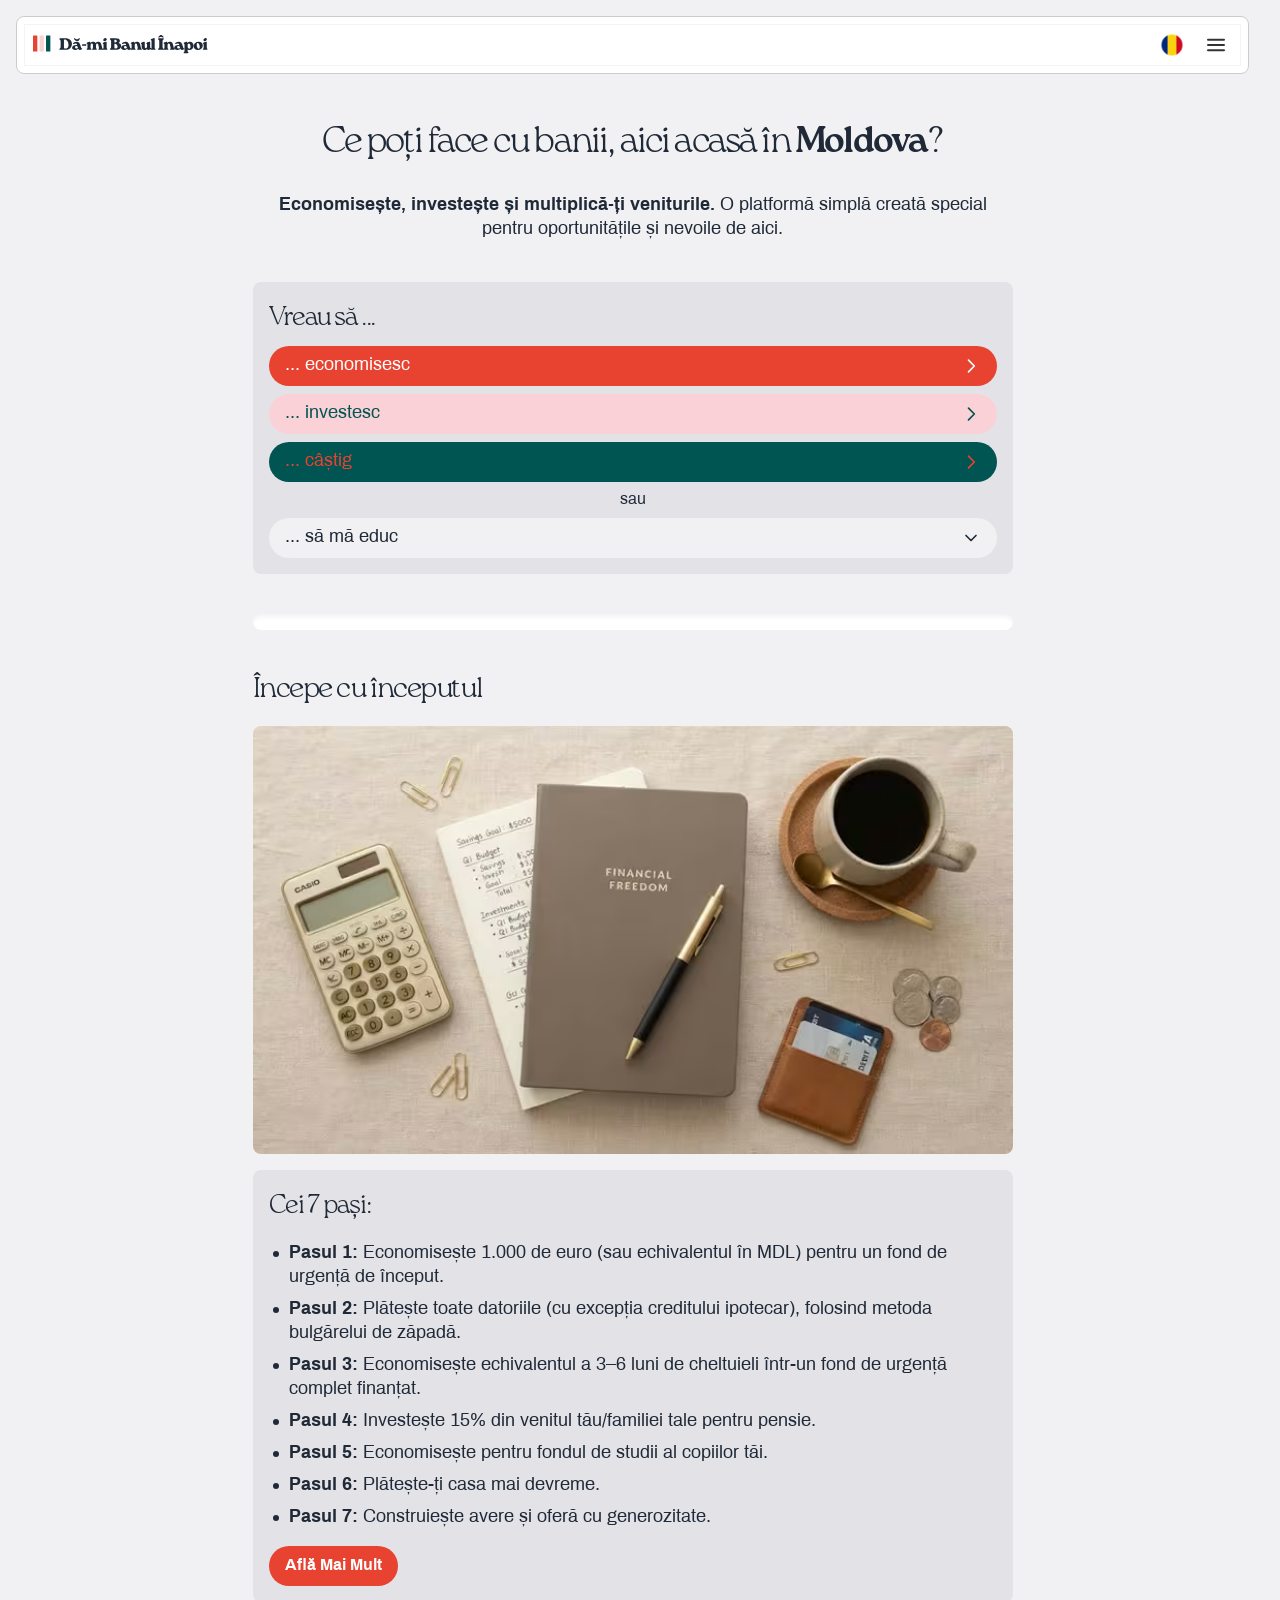
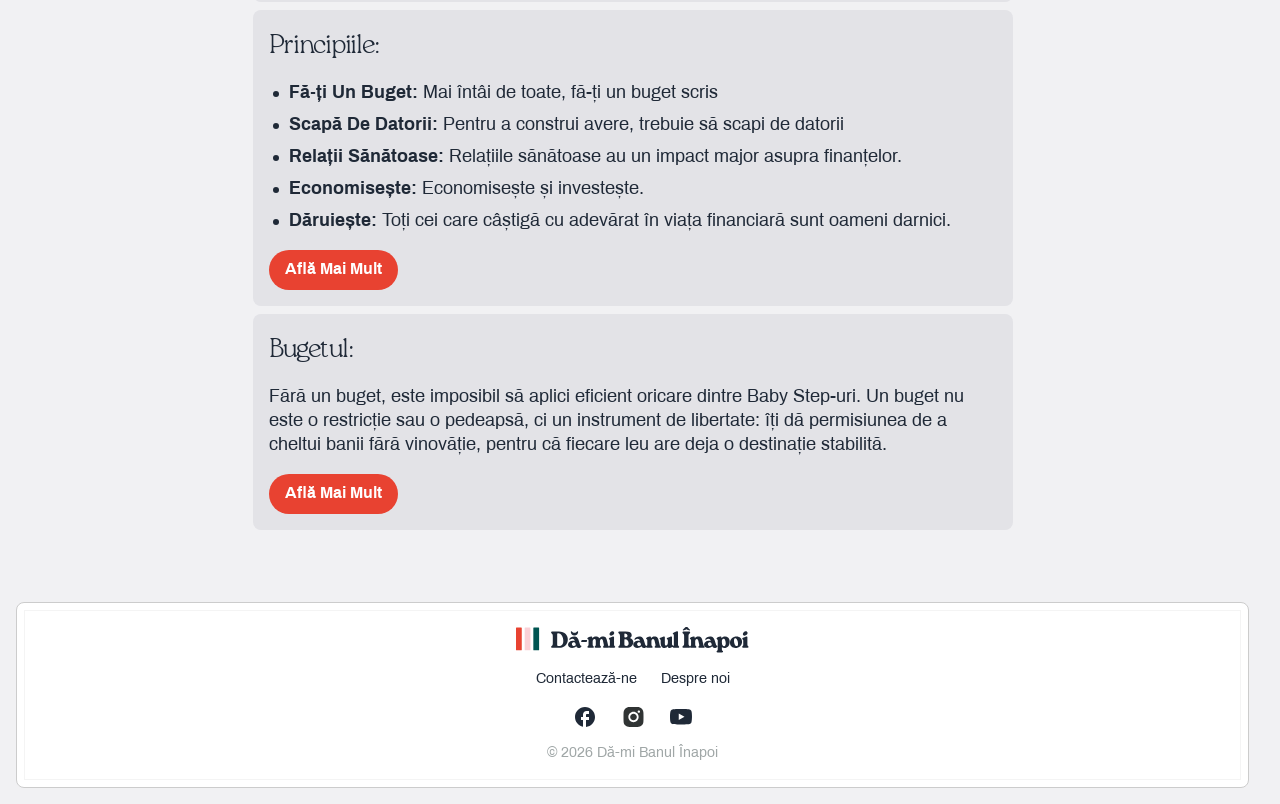
==== commit b6965441: "Add files via upload" ====
--- a/index.html
+++ b/index.html
@@ -1,205 +1,148 @@
 <!DOCTYPE html>
 <html lang="ro">
-
 <head>
     <meta charset="UTF-8">
     <meta name="viewport" content="width=device-width, initial-scale=1.0">
     <title>Dă-mi Banul Înapoi – Educație financiară pentru Moldova</title>
+    <meta name="description" content="Economisește, investește și multiplică-ți veniturile. O platformă simplă creată special pentru oportunitățile și nevoile din Moldova.">
     <link rel="stylesheet" href="css/style.css">
-    <link rel="stylesheet" href="css/landing.css">
     <link rel="icon" type="image/svg+xml" href="images/logo-small.svg">
 </head>
 
-<body>
+<body class="home">
 
 <!-- Header -->
 <header class="header">
+
     <div class="left">
         <a href="index.html">
-            <img src="images/logo-text.svg" class="logo">
+            <img src="images/logo-text.svg" class="logo" alt="Dă-mi Banul Înapoi">
         </a>
     </div>
+
     <div class="right">
+
         <div class="lang-dropdown">
-            <button class="lang-btn" id="langBtn">
-                <img src="images/flag-romania.svg" id="langFlag">
+
+            <button class="lang-btn" id="langBtn" aria-label="Limba">
+                <img src="images/flag-romania.svg" id="langFlag" alt="">
             </button>
+
             <div class="lang-menu" id="langMenu">
+
                 <button class="lang-option" data-lang="RO">
-                    <img src="images/flag-romania.svg">
+                    <img src="images/flag-romania.svg" alt="">
                     <span>Română</span>
                 </button>
+
                 <button class="lang-option" data-lang="RU">
-                    <img src="images/flag-russia.svg">
+                    <img src="images/flag-russia.svg" alt="">
                     <span>Русский</span>
                 </button>
+
             </div>
+
         </div>
-        <img src="images/menu-open.svg" class="menu">
+        <img src="images/menu-open.svg" class="menu" alt="">
+
     </div>
+
 </header>
 
-<!-- HERO -->
-<section class="lp-hero">
-    <div class="lp-hero-img">
-        <picture>
-            <source type="image/avif" srcset="
-                images/hero-480.avif 480w,
-                images/hero-768.avif 768w,
-                images/hero-1200.avif 1200w,
-                images/hero-1920.avif 1920w">
-            <source type="image/webp" srcset="
-                images/hero-480.webp 480w,
-                images/hero-768.webp 768w,
-                images/hero-1200.webp 1200w,
-                images/hero-1920.webp 1920w">
-            <img
-                src="images/hero-768.webp"
-                alt="Hero"
-                width="768"
-                height="500"
-                loading="eager"
-                fetchpriority="high"
-            >
-        </picture>
-        <div class="lp-hero-overlay"></div>
-    </div>
+<main class="page-body">
 
-    <div class="lp-hero-content">
-        <p class="lp-eyebrow">educație financiară pentru Moldova</p>
-        <h1 class="lp-headline">Nu câștigile<br>te fac bogat.<br>Obiceiurile.</h1>
-        <p class="lp-subhead">Calculatoare, sfaturi și instrumente ca să-ți ții banii acolo unde le e locul — în buzunarul tău.</p>
-        <a href="calculatoare.html" class="lp-cta">Vezi calculatoarele →</a>
-    </div>
-</section>
-
-<!-- WHAT WE DO -->
-<div class="lp-body">
-
-    <section class="lp-mission">
-        <p class="lp-section-label">ce facem</p>
-        <h2>Un loc pentru moldoveni<br>care vor mai mult<br>din banii lor</h2>
-        <p class="lp-mission-text">Nu trebuie să câștigi mult ca să devii mai înstărit. Trebuie să cheltuiești mai puțin decât câștiști, să economisești constant și să iei decizii financiare mai bune. Noi suntem aici să te ajutăm cu asta.</p>
+    <!-- HERO + "Vreau să ..." -->
+    <section class="home-hero">
+        <h1>Ce poți face cu banii, aici acasă în <strong>Moldova</strong>?</h1>
+        <p class="body1"><strong>Economisește, investește și multiplică-ți veniturile.</strong> O platformă simplă creată special pentru oportunitățile și nevoile de aici.</p>
     </section>
 
-    <!-- PILLARS -->
-    <section class="lp-pillars">
-        <div class="lp-pillar">
-            <div class="lp-pillar-icon">🧮</div>
-            <h3 class="lp-pillar-title">Calculatoare utile</h3>
-            <p class="lp-pillar-text">Salariu net, buget lunar, rate — totul calculat corect, fără formule complicate.</p>
-        </div>
-        <div class="lp-pillar">
-            <div class="lp-pillar-icon">📊</div>
-            <h3 class="lp-pillar-title">Comparații de prețuri</h3>
-            <p class="lp-pillar-text">Unde găsești cel mai bun deal? Te ajutăm să compari înainte să cheltuiești.</p>
-        </div>
-        <div class="lp-pillar">
-            <div class="lp-pillar-icon">💡</div>
-            <h3 class="lp-pillar-title">Sfaturi practice</h3>
-            <p class="lp-pillar-text">Cum să economisești, unde să investești în Moldova și cum să-ți construiești un viitor financiar stabil.</p>
-        </div>
+    <section class="home-intent">
+        <h4>Vreau să ...</h4>
+
+        <a class="intent-pill intent-pill--save" href="economiseste.html">
+            <span>... economisesc</span>
+            <svg viewBox="0 0 24 24" aria-hidden="true"><path d="M9 5l7 7-7 7"/></svg>
+        </a>
+
+        <a class="intent-pill intent-pill--invest" href="investeste.html">
+            <span>... investesc</span>
+            <svg viewBox="0 0 24 24" aria-hidden="true"><path d="M9 5l7 7-7 7"/></svg>
+        </a>
+
+        <a class="intent-pill intent-pill--earn" href="castiga.html">
+            <span>... câștig</span>
+            <svg viewBox="0 0 24 24" aria-hidden="true"><path d="M9 5l7 7-7 7"/></svg>
+        </a>
+
+        <p class="body2 intent-or">sau</p>
+
+        <a class="intent-pill intent-pill--learn" href="#incepe">
+            <span>... să mă educ</span>
+            <svg viewBox="0 0 24 24" aria-hidden="true"><path d="M6 9l6 6 6-6"/></svg>
+        </a>
     </section>
 
-    <!-- CALCULATORS -->
-    <section class="lp-section">
-        <p class="lp-section-label">calculatoare</p>
-        <h2>Instrumente gratuite<br>pentru finanțele tale</h2>
+    <div class="section-break"></div>
 
-        <div class="lp-cards">
+    <!-- ÎNCEPE CU ÎNCEPUTUL -->
+    <section class="home-start" id="incepe">
+        <h3>Începe cu începutul</h3>
 
-            <a href="calculator-de-salariu.html" class="lp-card">
-                <div class="lp-card-top">
-                    <div class="lp-card-icon-wrap">
-                        <img src="images/venit.svg" alt="" class="lp-card-icon">
-                    </div>
-                    <span class="lp-card-tag">Calculator</span>
-                </div>
-                <h3 class="lp-card-title">Calculator de Salariu</h3>
-                <p class="lp-card-desc">Află cât primești în mână din salariul brut. Net, brut sau cost total — calculat la secundă.</p>
-                <span class="lp-card-link">Calculează →</span>
-            </a>
+        <picture>
+            <source type="image/avif" srcset="images/calculatoare.avif">
+            <source type="image/webp" srcset="images/calculatoare.webp">
+            <img class="hub-hero-img" src="images/calculatoare.jpg" alt="" width="736" height="414" loading="eager" fetchpriority="high">
+        </picture>
 
-            <a href="calculator-de-buget.html" class="lp-card">
-                <div class="lp-card-top">
-                    <div class="lp-card-icon-wrap lp-card-icon-wrap--green">
-                        <img src="images/economisiri.png" alt="" class="lp-card-icon">
-                    </div>
-                    <span class="lp-card-tag">Calculator</span>
-                </div>
-                <h3 class="lp-card-title">Calculator de Buget</h3>
-                <p class="lp-card-desc">Vizualizează unde se duc banii tăi în fiecare lună și găsește unde poți economisi mai mult.</p>
-                <span class="lp-card-link">Calculează →</span>
-            </a>
+        <div class="home-cards">
 
-        </div>
-    </section>
-
-    <!-- MONEY PRINCIPLES -->
-    <section class="lp-principles">
-        <p class="lp-section-label">filozofia noastră</p>
-        <h2>Câteva adevăruri<br>despre bani</h2>
-
-        <div class="lp-principle-list">
-
-            <div class="lp-principle">
-                <span class="lp-principle-num">01</span>
-                <div>
-                    <p class="lp-principle-title">Un leu economisit azi valorează mai mult decât zece lei cheltuiți mâine.</p>
-                    <p class="lp-principle-body">Dobânda compusă lucrează pentru tine dacă începi devreme. Un mic sacrificiu acum poate însemna libertate financiară mai târziu.</p>
-                </div>
+            <div class="card about-card home-card" id="pasii">
+                <h4>Cei 7 pași:</h4>
+                <ul class="about-list">
+                    <li class="body1"><strong>Pasul 1:</strong> Economisește 1.000 de euro (sau echivalentul în MDL) pentru un fond de urgență de început.</li>
+                    <li class="body1"><strong>Pasul 2:</strong> Plătește toate datoriile (cu excepția creditului ipotecar), folosind metoda bulgărelui de zăpadă.</li>
+                    <li class="body1"><strong>Pasul 3:</strong> Economisește echivalentul a 3–6 luni de cheltuieli într-un fond de urgență complet finanțat.</li>
+                    <li class="body1"><strong>Pasul 4:</strong> Investește 15% din venitul tău/familiei tale pentru pensie.</li>
+                    <li class="body1"><strong>Pasul 5:</strong> Economisește pentru fondul de studii al copiilor tăi.</li>
+                    <li class="body1"><strong>Pasul 6:</strong> Plătește-ți casa mai devreme.</li>
+                    <li class="body1"><strong>Pasul 7:</strong> Construiește avere și oferă cu generozitate.</li>
+                </ul>
+                <a class="btn" href="despre.html"><span class="btn-text">Află Mai Mult</span></a>
             </div>
 
-            <div class="lp-divider"></div>
-
-            <div class="lp-principle">
-                <span class="lp-principle-num">02</span>
-                <div>
-                    <p class="lp-principle-title">Bugetul nu este o restricție. Este un plan.</p>
-                    <p class="lp-principle-body">Când știi unde se duc banii, tu decizi — nu întâmplarea, nu publicitatea, nu presiunea socială.</p>
-                </div>
+            <div class="card about-card home-card" id="principii">
+                <h4>Principiile:</h4>
+                <ul class="about-list">
+                    <li class="body1"><strong>Fă-ți Un Buget:</strong> Mai întâi de toate, fă-ți un buget scris</li>
+                    <li class="body1"><strong>Scapă De Datorii:</strong> Pentru a construi avere, trebuie să scapi de datorii</li>
+                    <li class="body1"><strong>Relații Sănătoase:</strong> Relațiile sănătoase au un impact major asupra finanțelor.</li>
+                    <li class="body1"><strong>Economisește:</strong> Economisește și investește.</li>
+                    <li class="body1"><strong>Dăruiește:</strong> Toți cei care câștigă cu adevărat în viața financiară sunt oameni darnici.</li>
+                </ul>
+                <a class="btn" href="despre.html"><span class="btn-text">Află Mai Mult</span></a>
             </div>
 
-            <div class="lp-divider"></div>
-
-            <div class="lp-principle">
-                <span class="lp-principle-num">03</span>
-                <div>
-                    <p class="lp-principle-title">Nu ai nevoie de un salariu mare. Ai nevoie de obiceiuri bune.</p>
-                    <p class="lp-principle-body">Oamenii cu venituri mari pot fi la fel de săraci ca cei cu venituri mici dacă cheltuiesc tot ce câștigă. Diferența o face marja, nu suma.</p>
-                </div>
-            </div>
-
-            <div class="lp-divider"></div>
-
-            <div class="lp-principle">
-                <span class="lp-principle-num">04</span>
-                <div>
-                    <p class="lp-principle-title">Moldova are opțiuni de investiții. Trebuie doar să le cunoști.</p>
-                    <p class="lp-principle-body">De la depozite bancare la titluri de stat și fonduri, există modalități accesibile de a-ți pune banii la muncă chiar dacă nu ești expert.</p>
-                </div>
+            <div class="card about-card home-card" id="bugetul">
+                <h4>Bugetul:</h4>
+                <p class="body1">Fără un buget, este imposibil să aplici eficient oricare dintre Baby Step-uri. Un buget nu este o restricție sau o pedeapsă, ci un instrument de libertate: îți dă permisiunea de a cheltui banii fără vinovăție, pentru că fiecare leu are deja o destinație stabilită.</p>
+                <a class="btn" href="calculator-de-buget.html"><span class="btn-text">Află Mai Mult</span></a>
             </div>
 
         </div>
     </section>
 
-    <!-- CTA BANNER -->
-    <section class="lp-banner">
-        <p class="lp-banner-label">începe azi</p>
-        <h2 class="lp-banner-title">Cât rămâne în buzunarul tău din salariul tău?</h2>
-        <p class="lp-banner-sub">Folosește calculatorul de salariu și află în 30 de secunde.</p>
-        <a href="calculator-de-salariu.html" class="lp-cta lp-cta--dark">Calculează acum →</a>
-    </section>
-
-</div>
+</main>
 
 <!-- Footer -->
 <footer class="footer">
     <img src="images/logo-text.svg" alt="Dă-mi Banul Înapoi" class="footer-logo">
+
     <div class="footer-links">
         <a href="despre.html#contact">Contactează-ne</a>
         <a href="despre.html">Despre noi</a>
     </div>
+
     <div class="social-icons">
         <a href="https://www.facebook.com/damibanulinapoi/">
             <img src="images/facebook.svg" alt="Facebook">
@@ -211,10 +154,11 @@
             <img src="images/youtube.svg" alt="YouTube">
         </a>
     </div>
+
     <p class="footer-copy">© 2026 Dă-mi Banul Înapoi</p>
 </footer>
 
 <script src="js/script.js"></script>
 
 </body>
-</html>+</html>
--- a/css/style.css
+++ b/css/style.css
@@ -215,6 +215,14 @@
     align-items: center;
     justify-content: space-between;
     box-sizing: border-box;
+    transition: border-color 0.2s ease, outline-color 0.2s ease;
+}
+
+/* Menu open: borders fade out. They stay in the layout (just transparent),
+   so nothing moves by even 1px. */
+.header.menu-open {
+    border-color: transparent;
+    outline-color: transparent;
 }
 
 .left {
@@ -1441,41 +1449,25 @@
     cursor: pointer;
 }
 
-/* Header while the menu is open: full width, flat, divider underneath */
-/* Padding is chosen so the logo, flag and menu icon stay exactly where they were:
-   normal header = 16px margin + 1px border + 16px side padding (33px) / 8px top padding (25px).
-   Total height 25 + 40 + 24 + 1 = 90px (the overlay below starts at 90px). */
-.header.menu-open {
+/* The header is NOT touched when the menu opens: same position, size and padding,
+   so logo, flag and icon stay exactly where they are.
+   The panel sits behind it (z-index 99 < 100) and only fades in. */
+.menu-overlay {
     position: fixed;
-    top: 0;
-    left: 0;
-    right: 0;
-    margin: 0;
-    padding: 25px 33px 24px;
-    border: none;
-    border-bottom: 1px solid var(--color-card-border);
-    border-radius: 0;
-    /* Inner line: 9px in from every edge of the bar, same as the normal header */
-    outline: 1px solid rgba(0,0,0,0.045);
-    outline-offset: -9px;
-}
-
-/* Full-screen panel under the header */
-.menu-overlay {
-    display: none;
-    position: fixed;
-    top: 90px;
-    left: 0;
-    right: 0;
-    bottom: 0;
+    inset: 0;
     z-index: 99;
-    padding: 16px 32px 32px;
+    padding: 90px 32px 32px;   /* 16 margin + 58 header + 16 gap */
     overflow-y: auto;
     background: var(--color-card);
+    opacity: 0;
+    visibility: hidden;
+    transition: opacity 0.2s ease, visibility 0s linear 0.2s;
 }
 
 .menu-overlay.show {
-    display: block;
+    opacity: 1;
+    visibility: visible;
+    transition: opacity 0.2s ease;
 }
 
 .menu-overlay ul {
@@ -1483,6 +1475,8 @@
     margin: 0;
     padding: 0;
 }
+
+html { scrollbar-gutter: stable; }
 
 body.menu-locked {
     overflow: hidden;
@@ -1925,12 +1919,14 @@
 .calc-card-desc {
     grid-column: 1 / 3;
     grid-row: 2;
+    align-self: end;
     line-height: 24px;
 }
 
 .calc-card-go {
     grid-column: 3;
     grid-row: 2;
+    align-self: end;           /* always sits on the bottom edge, whatever the text height */
     width: 40px;
     height: 40px;
     border-radius: 50%;
@@ -1946,3 +1942,99 @@
     height: 20px;
 }
 
+/* =====================================================
+   HOME (index.html)
+   Same building blocks as the rest of the site:
+   .about-card (grey card), .about-list (bullets), .btn, .section-break
+===================================================== */
+
+/* 40px between every section, like the About page */
+.home .page-body {
+    display: flex;
+    flex-direction: column;
+    gap: 40px;
+    max-width: 808px;
+    margin-inline: auto;
+    padding-inline: 24px;
+    margin-top: 40px;
+}
+
+.home .section-break { margin: 0 auto; width: 100%; }
+
+/* hero: centered title + intro */
+.home-hero {
+    display: flex;
+    flex-direction: column;
+    align-items: center;
+    gap: 24px;
+    text-align: center;
+}
+
+.home-hero h2 strong { font-weight: 700; }
+
+/* "Vreau să ..." card */
+.home-intent {
+    display: flex;
+    flex-direction: column;
+    gap: 8px;
+    padding: 16px;
+    border-radius: 8px;
+    background: #E3E3E7;
+}
+
+
+.intent-pill {
+    display: flex;
+    align-items: center;
+    justify-content: space-between;
+    height: 40px;
+    padding: 0 16px;
+    border-radius: 20px;
+    text-decoration: none;
+    font-family: var(--font-body);
+    font-size: var(--fs-body1);
+    line-height: var(--lh-body1);
+}
+
+.intent-pill svg {
+    width: 20px;
+    height: 20px;
+    flex-shrink: 0;
+    fill: none;
+    stroke: currentColor;
+    stroke-width: 2;
+    stroke-linecap: round;
+    stroke-linejoin: round;
+}
+
+.intent-pill--save   { background: var(--color-orange); color: #fff; }
+.intent-pill--invest { background: var(--color-pink);   color: var(--color-green); }
+.intent-pill--earn   { background: var(--color-green);  color: var(--color-orange); }
+
+.intent-or { text-align: center; }
+
+.intent-pill--learn { background: var(--color-background); color: var(--color-text-primary); }
+
+html { scroll-behavior: smooth; }
+.home-start { scroll-margin-top: 96px; }
+
+/* "Începe cu începutul": title, photo, cards */
+.home-start {
+    display: flex;
+    flex-direction: column;
+    gap: 16px;
+}
+
+.home-start .hub-hero-img { margin-bottom: 0; }
+
+.home-cards {
+    display: flex;
+    flex-direction: column;
+    gap: 8px;
+}
+
+.home-card { scroll-margin-top: 96px; }
+
+/* paragraph-only card (Bugetul) keeps the same rhythm as the list cards */
+.home-card p + .btn,
+.home-card ul + .btn { margin-top: 0; }
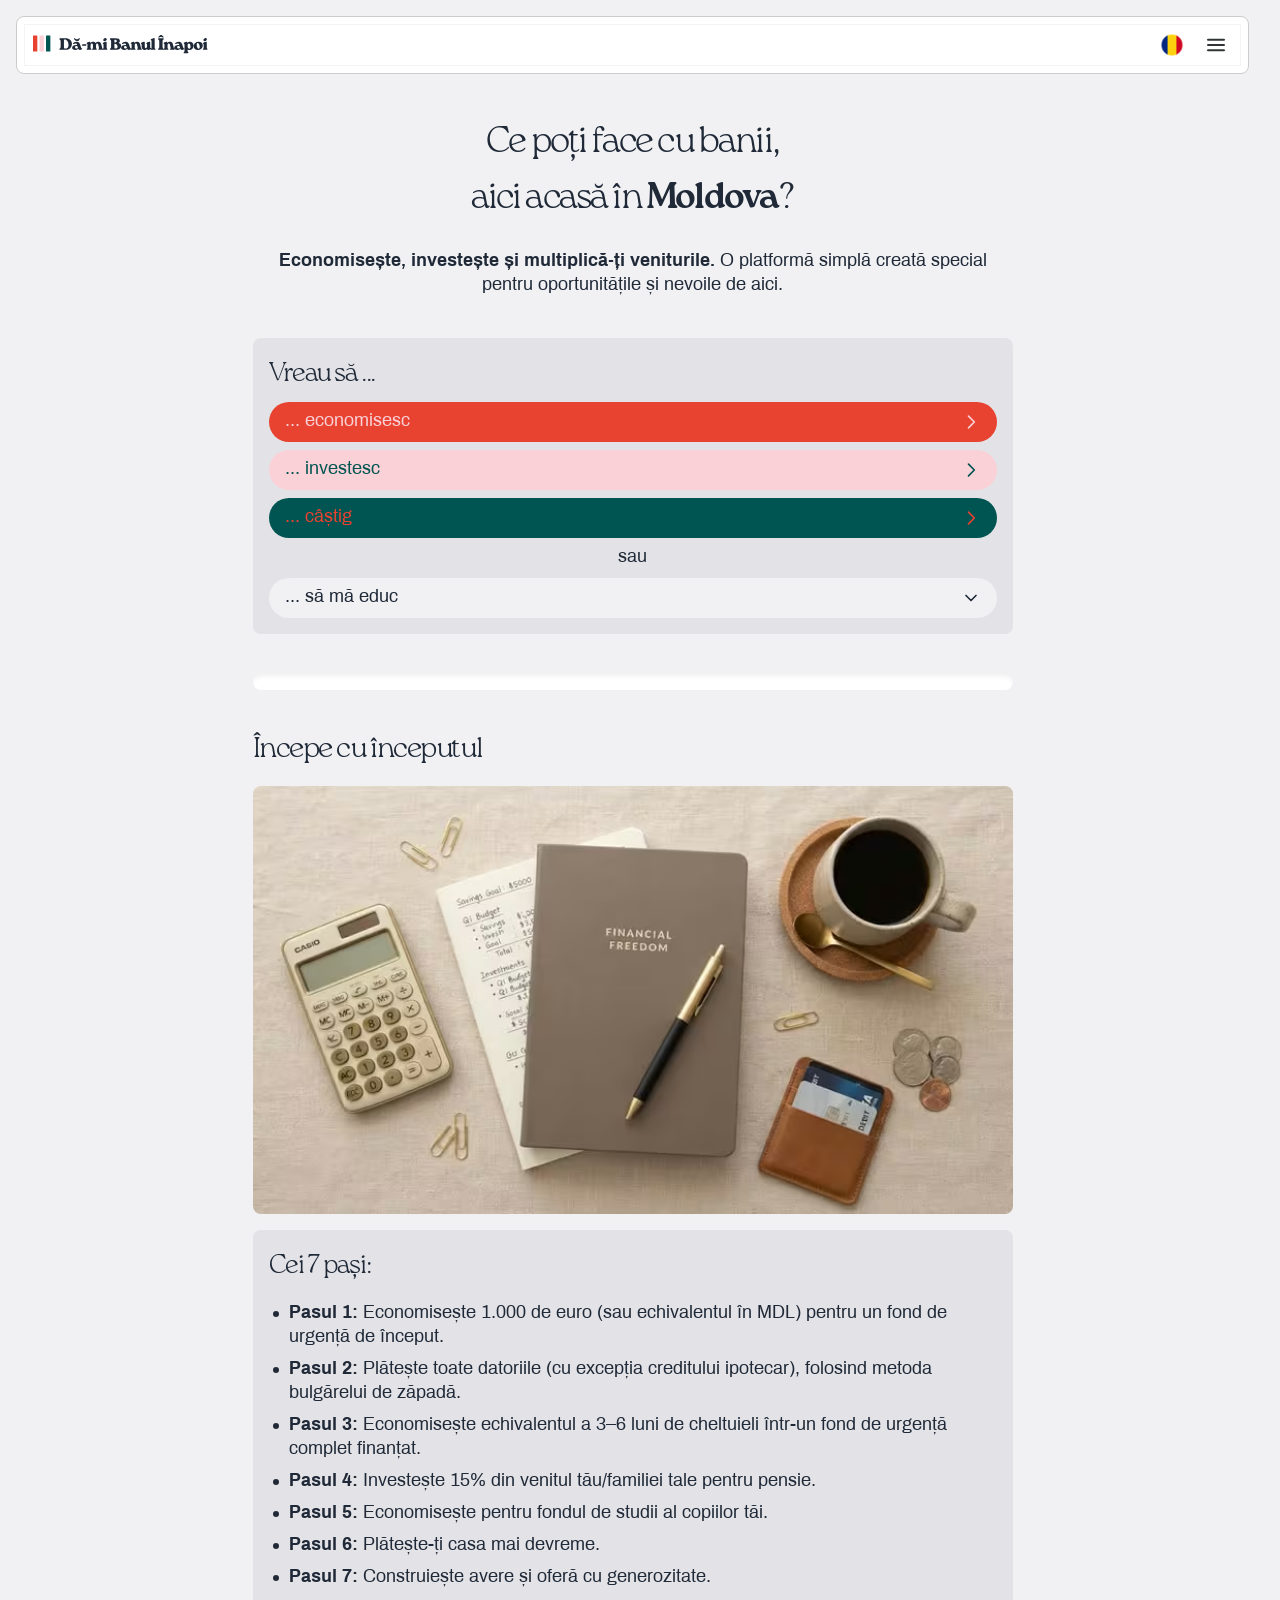
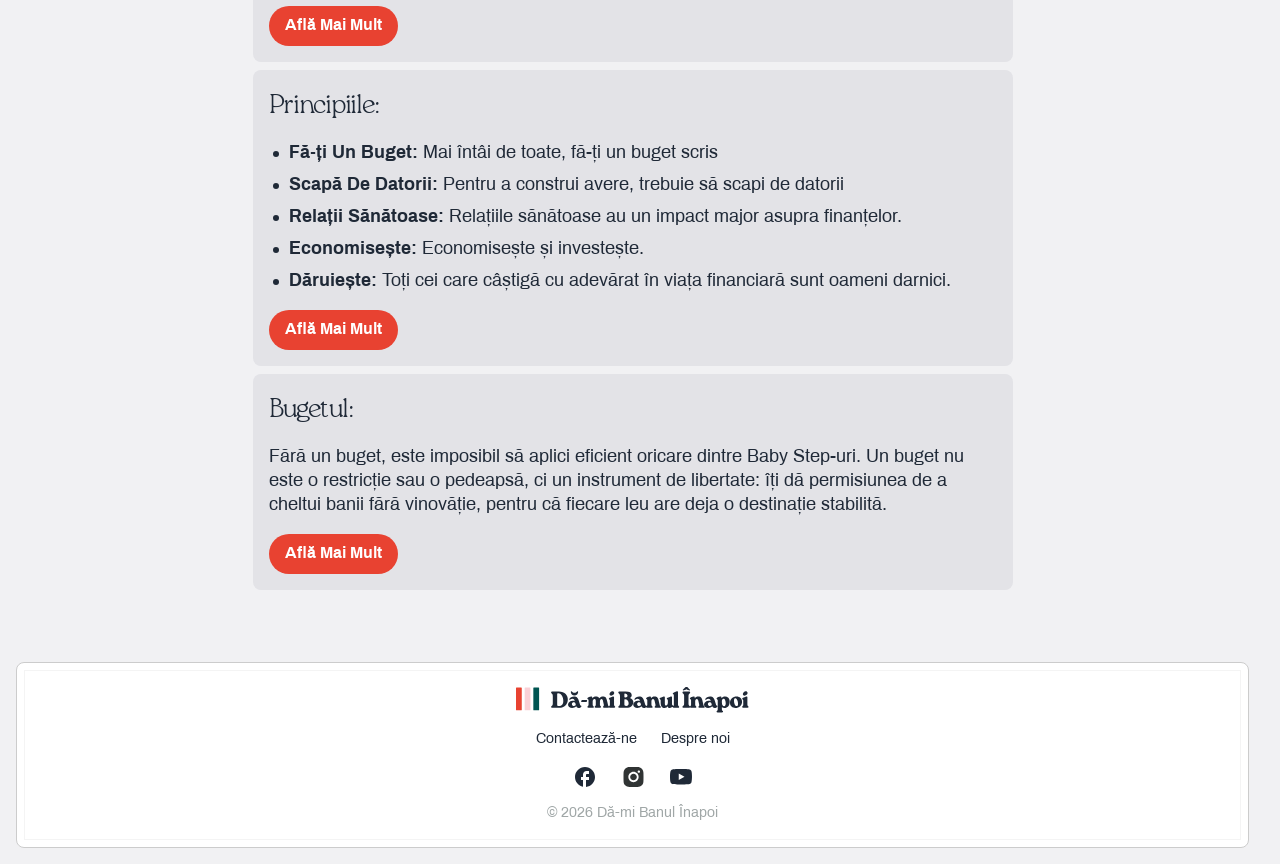
==== commit f90c8f33: "Add files via upload" ====
--- a/index.html
+++ b/index.html
@@ -53,7 +53,10 @@
 
     <!-- HERO + "Vreau să ..." -->
     <section class="home-hero">
-        <h1>Ce poți face cu banii, aici acasă în <strong>Moldova</strong>?</h1>
+        <h1>
+            <span class="hero-line">Ce poți face cu banii,</span>
+            <span class="hero-line">aici acasă în <strong>Moldova</strong>?</span>
+        </h1>
         <p class="body1"><strong>Economisește, investește și multiplică-ți veniturile.</strong> O platformă simplă creată special pentru oportunitățile și nevoile de aici.</p>
     </section>
 
@@ -75,7 +78,7 @@
             <svg viewBox="0 0 24 24" aria-hidden="true"><path d="M9 5l7 7-7 7"/></svg>
         </a>
 
-        <p class="body2 intent-or">sau</p>
+        <p class="body1 intent-or">sau</p>
 
         <a class="intent-pill intent-pill--learn" href="#incepe">
             <span>... să mă educ</span>
@@ -161,4 +164,4 @@
 <script src="js/script.js"></script>
 
 </body>
-</html>
+</html>
--- a/css/style.css
+++ b/css/style.css
@@ -1505,6 +1505,29 @@
     cursor: pointer;
 }
 
+/* Split row (e.g. "Calculatoare"): the word is a link, the plus/minus is its own button */
+.menu-row--split {
+    padding: 0;
+    cursor: default;
+}
+
+.menu-label {
+    flex: 1;
+    padding: 16px 0;
+    color: inherit;
+    text-decoration: none;
+}
+
+.menu-toggle {
+    display: flex;
+    align-items: center;
+    padding: 16px 0 16px 24px;
+    border: none;
+    background: transparent;
+    color: inherit;
+    cursor: pointer;
+}
+
 /* The plus/minus on the sub-menu row comes from the shared .menu-chevron rule above */
 
 /* Sub-list (e.g. the calculators) */
@@ -1970,7 +1993,14 @@
     text-align: center;
 }
 
-.home-hero h2 strong { font-weight: 700; }
+.home-hero h1 strong { font-weight: 700; }
+
+/* headline on two rows, no gap between them */
+.hero-line {
+    display: block;
+    margin: 0;
+    padding: 0;
+}
 
 /* "Vreau să ..." card */
 .home-intent {
@@ -2007,9 +2037,9 @@
     stroke-linejoin: round;
 }
 
-.intent-pill--save   { background: var(--color-orange); color: #fff; }
-.intent-pill--invest { background: var(--color-pink);   color: var(--color-green); }
-.intent-pill--earn   { background: var(--color-green);  color: var(--color-orange); }
+.intent-pill--save   { background: var(--color-orange);   color: var(--color-pink); }
+.intent-pill--invest { background: var(--color-pink);  color: var(--color-green); }
+.intent-pill--earn   { background: var(--color-green); color: var(--color-orange); }
 
 .intent-or { text-align: center; }
 
@@ -2037,4 +2067,4 @@
 
 /* paragraph-only card (Bugetul) keeps the same rhythm as the list cards */
 .home-card p + .btn,
-.home-card ul + .btn { margin-top: 0; }
+.home-card ul + .btn { margin-top: 0; }
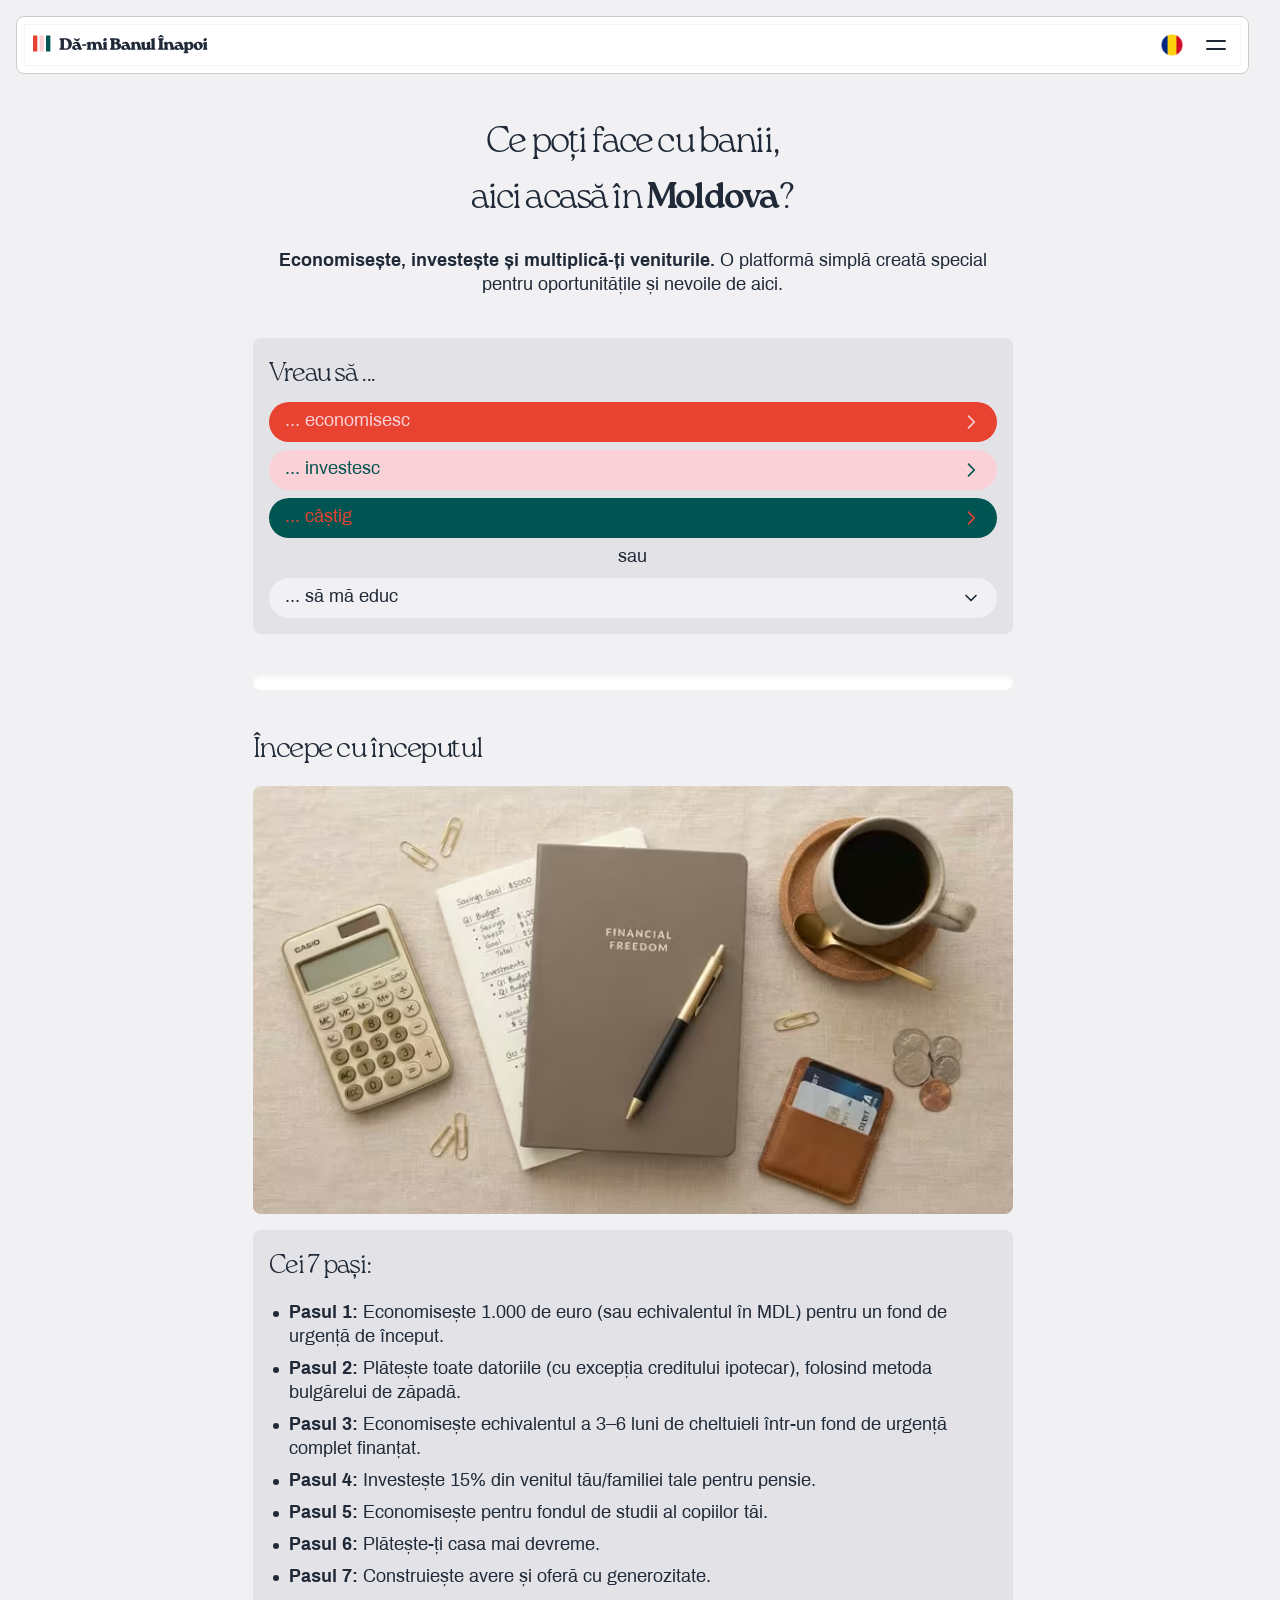
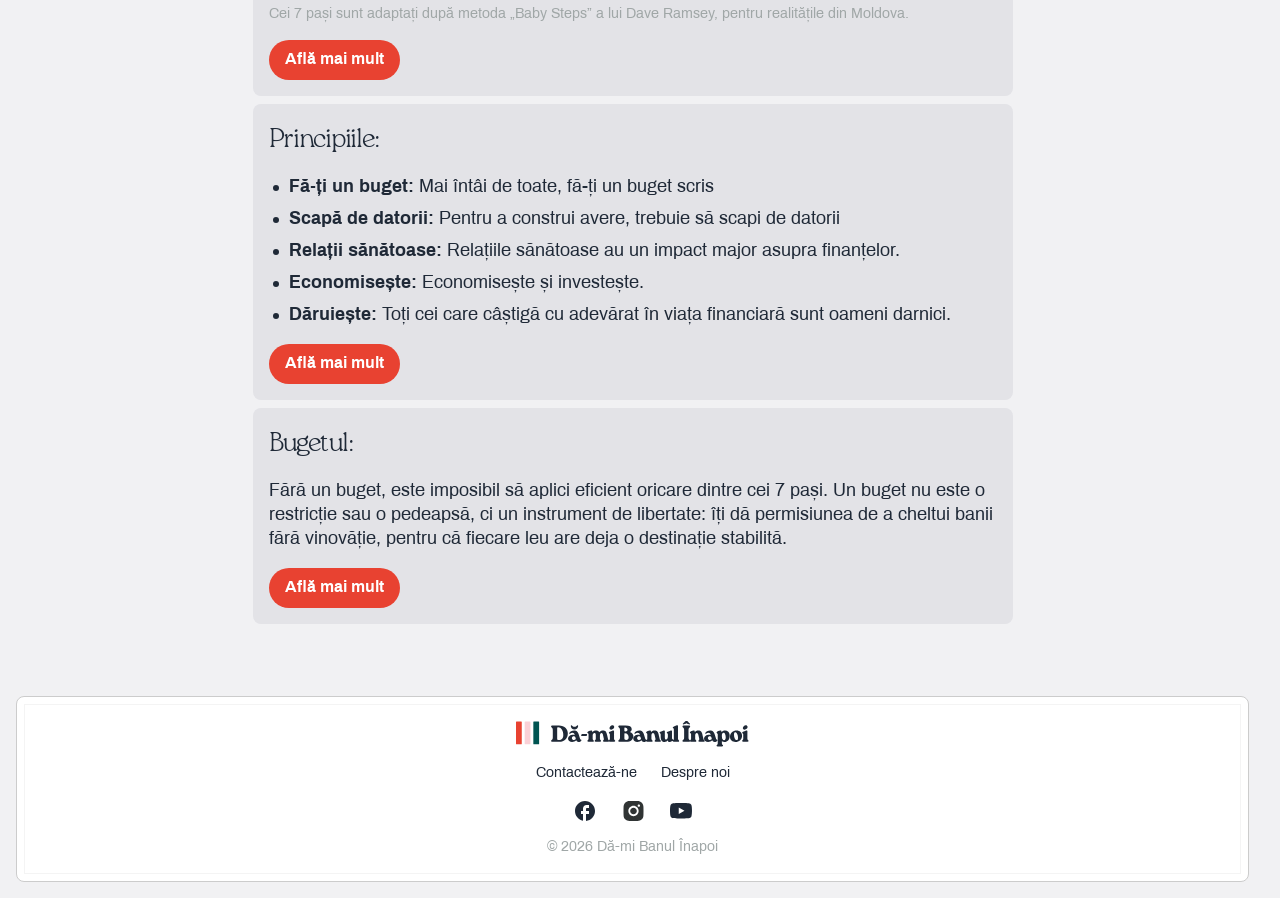
==== commit 8753373e: "Add files via upload" ====
--- a/index.html
+++ b/index.html
@@ -5,49 +5,31 @@
     <meta name="viewport" content="width=device-width, initial-scale=1.0">
     <title>Dă-mi Banul Înapoi – Educație financiară pentru Moldova</title>
     <meta name="description" content="Economisește, investește și multiplică-ți veniturile. O platformă simplă creată special pentru oportunitățile și nevoile din Moldova.">
+    <meta name="theme-color" content="#F1F1F3">
+    <link rel="canonical" href="https://SITE-DOMAIN/">
+
+    <!-- Social sharing -->
+    <meta property="og:type" content="website">
+    <meta property="og:site_name" content="Dă-mi Banul Înapoi">
+    <meta property="og:locale" content="ro_RO">
+    <meta property="og:title" content="Dă-mi Banul Înapoi – Educație financiară pentru Moldova">
+    <meta property="og:description" content="Economisește, investește și multiplică-ți veniturile. O platformă simplă creată special pentru oportunitățile și nevoile din Moldova.">
+    <meta property="og:url" content="https://SITE-DOMAIN/">
+    <meta property="og:image" content="https://SITE-DOMAIN/images/calculatoare.jpg">
+    <meta name="twitter:card" content="summary_large_image">
+
+    <!-- Fonts used on every page: start loading them right away -->
+    <link rel="preload" href="fonts/Archivo-Regular.woff2" as="font" type="font/woff2" crossorigin>
+    <link rel="preload" href="fonts/RocaOne-Th.woff2" as="font" type="font/woff2" crossorigin>
+
     <link rel="stylesheet" href="css/style.css">
     <link rel="icon" type="image/svg+xml" href="images/logo-small.svg">
 </head>
 
 <body class="home">
 
-<!-- Header -->
-<header class="header">
-
-    <div class="left">
-        <a href="index.html">
-            <img src="images/logo-text.svg" class="logo" alt="Dă-mi Banul Înapoi">
-        </a>
-    </div>
-
-    <div class="right">
-
-        <div class="lang-dropdown">
-
-            <button class="lang-btn" id="langBtn" aria-label="Limba">
-                <img src="images/flag-romania.svg" id="langFlag" alt="">
-            </button>
-
-            <div class="lang-menu" id="langMenu">
-
-                <button class="lang-option" data-lang="RO">
-                    <img src="images/flag-romania.svg" alt="">
-                    <span>Română</span>
-                </button>
-
-                <button class="lang-option" data-lang="RU">
-                    <img src="images/flag-russia.svg" alt="">
-                    <span>Русский</span>
-                </button>
-
-            </div>
-
-        </div>
-        <img src="images/menu-open.svg" class="menu" alt="">
-
-    </div>
-
-</header>
+<!-- Header (built by js/script.js) -->
+<header class="header" id="site-header"></header>
 
 <main class="page-body">
 
@@ -61,7 +43,7 @@
     </section>
 
     <section class="home-intent">
-        <h4>Vreau să ...</h4>
+        <h2 class="h4">Vreau să ...</h2>
 
         <a class="intent-pill intent-pill--save" href="economiseste.html">
             <span>... economisesc</span>
@@ -90,7 +72,7 @@
 
     <!-- ÎNCEPE CU ÎNCEPUTUL -->
     <section class="home-start" id="incepe">
-        <h3>Începe cu începutul</h3>
+        <h2 class="h3">Începe cu începutul</h2>
 
         <picture>
             <source type="image/avif" srcset="images/calculatoare.avif">
@@ -101,7 +83,7 @@
         <div class="home-cards">
 
             <div class="card about-card home-card" id="pasii">
-                <h4>Cei 7 pași:</h4>
+                <h3 class="h4">Cei 7 pași:</h3>
                 <ul class="about-list">
                     <li class="body1"><strong>Pasul 1:</strong> Economisește 1.000 de euro (sau echivalentul în MDL) pentru un fond de urgență de început.</li>
                     <li class="body1"><strong>Pasul 2:</strong> Plătește toate datoriile (cu excepția creditului ipotecar), folosind metoda bulgărelui de zăpadă.</li>
@@ -111,25 +93,26 @@
                     <li class="body1"><strong>Pasul 6:</strong> Plătește-ți casa mai devreme.</li>
                     <li class="body1"><strong>Pasul 7:</strong> Construiește avere și oferă cu generozitate.</li>
                 </ul>
-                <a class="btn" href="despre.html"><span class="btn-text">Află Mai Mult</span></a>
+                <p class="small-secondary">Cei 7 pași sunt adaptați după metoda „Baby Steps” a lui Dave Ramsey, pentru realitățile din Moldova.</p>
+                <a class="btn" href="despre.html"><span class="btn-text">Află mai mult</span></a>
             </div>
 
             <div class="card about-card home-card" id="principii">
-                <h4>Principiile:</h4>
+                <h3 class="h4">Principiile:</h3>
                 <ul class="about-list">
-                    <li class="body1"><strong>Fă-ți Un Buget:</strong> Mai întâi de toate, fă-ți un buget scris</li>
-                    <li class="body1"><strong>Scapă De Datorii:</strong> Pentru a construi avere, trebuie să scapi de datorii</li>
-                    <li class="body1"><strong>Relații Sănătoase:</strong> Relațiile sănătoase au un impact major asupra finanțelor.</li>
+                    <li class="body1"><strong>Fă-ți un buget:</strong> Mai întâi de toate, fă-ți un buget scris</li>
+                    <li class="body1"><strong>Scapă de datorii:</strong> Pentru a construi avere, trebuie să scapi de datorii</li>
+                    <li class="body1"><strong>Relații sănătoase:</strong> Relațiile sănătoase au un impact major asupra finanțelor.</li>
                     <li class="body1"><strong>Economisește:</strong> Economisește și investește.</li>
                     <li class="body1"><strong>Dăruiește:</strong> Toți cei care câștigă cu adevărat în viața financiară sunt oameni darnici.</li>
                 </ul>
-                <a class="btn" href="despre.html"><span class="btn-text">Află Mai Mult</span></a>
+                <a class="btn" href="despre.html"><span class="btn-text">Află mai mult</span></a>
             </div>
 
             <div class="card about-card home-card" id="bugetul">
-                <h4>Bugetul:</h4>
-                <p class="body1">Fără un buget, este imposibil să aplici eficient oricare dintre Baby Step-uri. Un buget nu este o restricție sau o pedeapsă, ci un instrument de libertate: îți dă permisiunea de a cheltui banii fără vinovăție, pentru că fiecare leu are deja o destinație stabilită.</p>
-                <a class="btn" href="calculator-de-buget.html"><span class="btn-text">Află Mai Mult</span></a>
+                <h3 class="h4">Bugetul:</h3>
+                <p class="body1">Fără un buget, este imposibil să aplici eficient oricare dintre cei 7 pași. Un buget nu este o restricție sau o pedeapsă, ci un instrument de libertate: îți dă permisiunea de a cheltui banii fără vinovăție, pentru că fiecare leu are deja o destinație stabilită.</p>
+                <a class="btn" href="calculator-de-buget.html"><span class="btn-text">Află mai mult</span></a>
             </div>
 
         </div>
@@ -137,29 +120,8 @@
 
 </main>
 
-<!-- Footer -->
-<footer class="footer">
-    <img src="images/logo-text.svg" alt="Dă-mi Banul Înapoi" class="footer-logo">
-
-    <div class="footer-links">
-        <a href="despre.html#contact">Contactează-ne</a>
-        <a href="despre.html">Despre noi</a>
-    </div>
-
-    <div class="social-icons">
-        <a href="https://www.facebook.com/damibanulinapoi/">
-            <img src="images/facebook.svg" alt="Facebook">
-        </a>
-        <a href="https://www.instagram.com/damibanulinapoi/">
-            <img src="images/instagram.svg" alt="Instagram">
-        </a>
-        <a href="https://www.youtube.com/@damibanulinapoi/">
-            <img src="images/youtube.svg" alt="YouTube">
-        </a>
-    </div>
-
-    <p class="footer-copy">© 2026 Dă-mi Banul Înapoi</p>
-</footer>
+<!-- Footer (built by js/script.js) -->
+<footer class="footer" id="site-footer"></footer>
 
 <script src="js/script.js"></script>
 
--- a/css/style.css
+++ b/css/style.css
@@ -5,30 +5,38 @@
 /* Fonts */
 @font-face {
     font-family: 'Roca One';
-    src: url('../fonts/RocaOne-Th.ttf') format('truetype');
+    src: url('../fonts/RocaOne-Th.woff2') format('woff2'),
+         url('../fonts/RocaOne-Th.ttf') format('truetype');
     font-weight: 400;
     font-style: normal;
+    font-display: swap;
 }
 
 @font-face {
     font-family: 'Roca One';
-    src: url('../fonts/RocaOne-Bold.ttf') format('truetype');
+    src: url('../fonts/RocaOne-Bold.woff2') format('woff2'),
+         url('../fonts/RocaOne-Bold.ttf') format('truetype');
     font-weight: 700;
     font-style: normal;
+    font-display: swap;
 }
 
 @font-face {
     font-family: 'Archivo';
-    src: url('../fonts/Archivo-Regular.ttf') format('truetype');
+    src: url('../fonts/Archivo-Regular.woff2') format('woff2'),
+         url('../fonts/Archivo-Regular.ttf') format('truetype');
     font-weight: 400;
     font-style: normal;
+    font-display: swap;
 }
 
 @font-face {
     font-family: 'Archivo';
-    src: url('../fonts/Archivo-Bold.ttf') format('truetype');
+    src: url('../fonts/Archivo-Bold.woff2') format('woff2'),
+         url('../fonts/Archivo-Bold.ttf') format('truetype');
     font-weight: 700;
     font-style: normal;
+    font-display: swap;
 }
 
 :root {
@@ -63,6 +71,10 @@
     box-sizing: border-box;
 }
 
+/* Same look as h3 / h4, on any heading tag (one h1 per page, headings in order) */
+.h3 { font-size: var(--fs-h3); line-height: var(--lh-h3); }
+.h4 { font-size: var(--fs-h4); line-height: var(--lh-h4); }
+
 h2 {
     font-size: var(--fs-h2);
     line-height: var(--lh-h2);
@@ -127,14 +139,6 @@
     font-family: var(--font-body);
     font-weight: normal;
     color: var(--color-text-primary);
-}
-
-.small-secondary {
-    font-size: var(--fs-small);
-    line-height: var(--lh-small);
-    font-family: var(--font-body);
-    font-weight: normal;
-    color: var(--color-text-secondary);
 }
 
 /* COLORS */
@@ -173,18 +177,6 @@
   position: relative;
 }
 
-.hero_img {
-    position: absolute;
-    z-index: -1;
-    margin-top: -88px;
-}
-
-.hero_img img {
-    width: 100%;
-    height: auto;
-    display: block;
-}
-
 /* Visually hidden (still read by screen readers) */
 .sr-only {
     position: absolute;
@@ -199,6 +191,8 @@
 }
 
 /* Header */
+.header:empty { min-height: 58px; }   /* keeps the space until script.js fills it */
+
 .header {
     position: sticky;
     top: 16px;
@@ -220,6 +214,17 @@
 
 /* Menu open: borders fade out. They stay in the layout (just transparent),
    so nothing moves by even 1px. */
+.header.menu-open .lang-dropdown {
+    opacity: 0;
+    visibility: hidden;        /* still takes its space, so nothing in the bar moves */
+    pointer-events: none;
+    transition: opacity 0.2s ease, visibility 0s linear 0.2s;
+}
+
+.lang-dropdown {
+    transition: opacity 0.2s ease, visibility 0s;
+}
+
 .header.menu-open {
     border-color: transparent;
     outline-color: transparent;
@@ -363,29 +368,6 @@
 .hero-back:visited {
     color: var(--color-orange);
     text-decoration: none;
-}
-
-/* IMAGE BOX */
-.hero-image {
-    flex-shrink: 0;
-
-    width: 120px;
-    aspect-ratio: 1 / 1;
-
-    padding: 16px;
-    box-sizing: border-box;
-
-    display: flex;
-    align-items: center;
-    justify-content: center;
-}
-
-/* IMAGE */
-.hero-image img {
-    width: 100%;
-    height: 100%;
-    object-fit: contain;
-    display: block;
 }
 
 .calculator-categorie {
@@ -450,13 +432,6 @@
     min-width: 0;
 }
 
-.income-description {
-    font-family: var(--font-body);
-    font-size: var(--fs-body2);
-    line-height: var(--lh-body2);
-    color: var(--color-text-secondary);
-}
-
 .input-wrapper {
     position: relative;
     display: inline-flex;
@@ -551,7 +526,8 @@
     gap: 8px;
 }
 
-.item {
+.item,
+.panel {
     box-shadow: inset 0 0 0 1px var(--color-card-border);
     border-radius: 8px;
     background: var(--color-card);
@@ -574,28 +550,45 @@
    and need no extra files. Color follows the text color.
 ===================================================== */
 
-:root {
-    --icon-plus:  url("data:image/svg+xml,%3Csvg xmlns='http://www.w3.org/2000/svg' viewBox='0 0 24 24'%3E%3Cpath d='M12 5v14M5 12h14' fill='none' stroke='black' stroke-width='2' stroke-linecap='round'/%3E%3C/svg%3E");
-    --icon-minus: url("data:image/svg+xml,%3Csvg xmlns='http://www.w3.org/2000/svg' viewBox='0 0 24 24'%3E%3Cpath d='M5 12h14' fill='none' stroke='black' stroke-width='2' stroke-linecap='round'/%3E%3C/svg%3E");
-}
-
+/* Plus / minus built from two bars.
+   Closed = plus (second bar vertical). Open = the vertical bar turns 90deg
+   around the center and lands on the horizontal one -> minus. Reverse on close. */
 .icon,
 .menu-chevron {
+    position: relative;
     display: block;
     width: 24px;
     height: 24px;
     flex-shrink: 0;
-    background-color: currentColor; /* follows the text color */
-    -webkit-mask: var(--icon-plus) no-repeat center / contain;
-    mask: var(--icon-plus) no-repeat center / contain;
+    color: var(--color-text-primary);
+}
+
+.icon::before,
+.icon::after,
+.menu-chevron::before,
+.menu-chevron::after {
+    content: "";
+    position: absolute;
+    left: 5px;
+    top: 11px;
+    width: 14px;
+    height: 2px;
+    border-radius: 1px;
+    background-color: currentColor;
+    transform-origin: 50% 50%;
+    transition: transform 0.25s ease;
+}
+
+.icon::after,
+.menu-chevron::after {
+    transform: rotate(-90deg);
 }
 
 /* Open state -> minus */
-.item.open .icon,
-.advanced-wrapper.is-open .icon,
-.menu-item.open .menu-chevron {
-    -webkit-mask: var(--icon-minus) no-repeat center / contain;
-    mask: var(--icon-minus) no-repeat center / contain;
+.item.open .icon::after,
+.advanced-wrapper.is-open .icon::after,
+.menu-item.open .menu-chevron::after {
+    transform: rotate(0deg);
 }
 
 .answer {
@@ -676,62 +669,9 @@
     color: var(--color-text-secondary);
 }
 
-.chart-wrapper {
-    display: flex;
-    justify-content: center;
-    margin-top: 48px;
-}
-
-.chart-box {
-    position: relative;
-    width: 320px;
-    height: 320px;
-}
-
-.chart-box canvas {
-    width: 100%;
-    height: 100%;
-}
-
-.center {
-    position: absolute;
-    top: 50%;
-    left: 50%;
-    transform: translate(-50%, -50%);
-    text-align: center;
-}
-
 /* =========================
    SALARY ROW: label + segment + input on one line
 ========================= */
-
-/* Hint bar above the calculator ("Modifica valorile de mai jos") */
-.calc-hint {
-    display: flex;
-    align-items: center;
-    gap: 8px;
-    margin: 56px 0 16px;
-    height: 36px;
-    padding: 0 8px;
-    background: var(--color-card);
-    border: 1px solid var(--color-card-border);
-    border-radius: 8px;
-}
-
-.calc-hint-icon {
-    width: 24px;
-    height: 24px;
-    flex-shrink: 0;
-    display: block;
-}
-
-.calc-hint-text {
-    font-family: var(--font-display);
-    font-weight: 700;
-    font-size: var(--fs-body1);
-    line-height: var(--lh-body1);
-    color: var(--color-text-primary);
-}
 
 .salary-row {
     display: flex;
@@ -1470,6 +1410,17 @@
     transition: opacity 0.2s ease;
 }
 
+/* full-width line between the top bar and the menu options */
+.menu-overlay::before {
+    content: "";
+    position: fixed;
+    left: 0;
+    right: 0;
+    top: 82px;                 /* header bottom (74) + 8 */
+    height: 1px;
+    background: rgba(0, 0, 0, 0.12);
+}
+
 .menu-overlay ul {
     list-style: none;
     margin: 0;
@@ -1508,11 +1459,11 @@
 /* Split row (e.g. "Calculatoare"): the word is a link, the plus/minus is its own button */
 .menu-row--split {
     padding: 0;
-    cursor: default;
+    cursor: pointer;
 }
 
 .menu-label {
-    flex: 1;
+    flex: 0 0 auto;            /* only as wide as the word; the empty space opens the sub-list */
     padding: 16px 0;
     color: inherit;
     text-decoration: none;
@@ -1556,14 +1507,14 @@
 }
 
 /* "Pe scurt": rows sit 8px from the card edges, 8px apart */
-.calculator-categorie > .item:has(> .result-row) {
+.calculator-categorie > .panel:has(> .result-row) {
     display: flex;
     flex-direction: column;
     gap: 8px;
     padding: 8px;
 }
 
-.calculator-categorie > .item:has(> .result-row) .income-divider {
+.calculator-categorie > .panel:has(> .result-row) .income-divider {
     margin: 0;
 }
 
@@ -2012,7 +1963,6 @@
     background: #E3E3E7;
 }
 
-
 .intent-pill {
     display: flex;
     align-items: center;
@@ -2067,4 +2017,73 @@
 
 /* paragraph-only card (Bugetul) keeps the same rhythm as the list cards */
 .home-card p + .btn,
-.home-card ul + .btn { margin-top: 0; }+.home-card ul + .btn { margin-top: 0; }
+
+/* =====================================================
+   NO BLUE FLASH ON PRESS (all pages)
+===================================================== */
+* {
+    -webkit-tap-highlight-color: transparent;
+}
+
+button,
+a,
+select,
+.question,
+.segment-item,
+.tab-item,
+.freq-item,
+.calc-card,
+.intent-pill,
+.contact-pill,
+.menu,
+.menu-row,
+.menu-toggle,
+.lang-option {
+    -webkit-user-select: none;
+    user-select: none;
+    -webkit-touch-callout: none;
+}
+
+button:focus:not(:focus-visible),
+a:focus:not(:focus-visible),
+select:focus:not(:focus-visible),
+.menu:focus:not(:focus-visible) {
+    outline: none;
+}
+
+/* Hamburger <-> X: two lines that slide to the center and cross.
+   Tweak the look here: line length (width), thickness (height), gap (the two top values). */
+.menu-icon {
+    position: relative;
+    display: block;
+    width: 32px;
+    height: 32px;
+    color: var(--color-text-primary);
+}
+
+.menu-icon::before,
+.menu-icon::after {
+    content: "";
+    position: absolute;
+    left: 6px;
+    width: 20px;
+    height: 2px;
+    border-radius: 1px;
+    background-color: currentColor;
+    transition: transform 0.25s ease;
+}
+
+.menu-icon::before { top: 11px; }
+.menu-icon::after  { top: 19px; }
+
+/* open: both lines move to the middle (4px = half the gap) and turn 45deg each way */
+.menu-icon.is-open::before { transform: translateY(4px) rotate(45deg); }
+.menu-icon.is-open::after  { transform: translateY(-4px) rotate(-45deg); }
+
+/* People who turned animations off in their system get none */
+@media (prefers-reduced-motion: reduce) {
+    .icon::before, .icon::after,
+    .menu-chevron::before, .menu-chevron::after { transition: none; }
+    .menu-icon::before, .menu-icon::after { transition: none; }
+}
